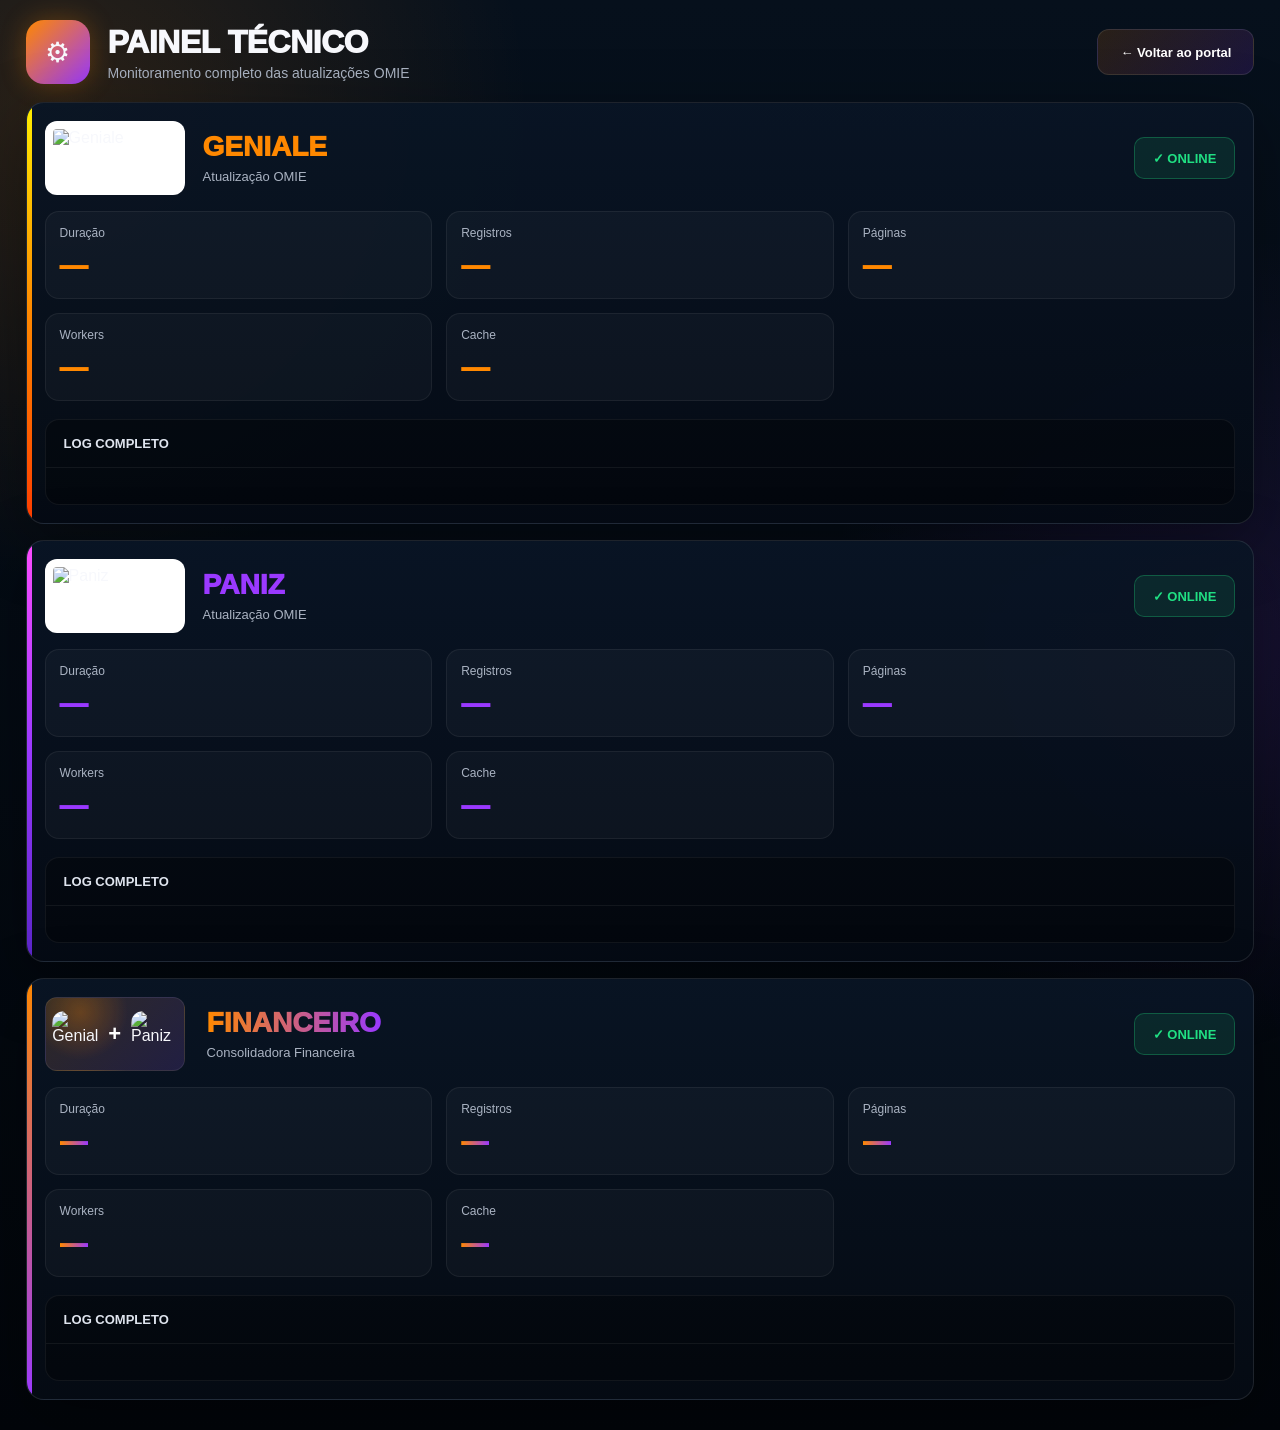
==== static/admin.html @ 1cf431bf "implementa versão premium final do portal - cria home limpa no padrão mockup aprovado - remove logs " ====
<!-- static/admin.html -->

<!DOCTYPE html>
<html lang="pt-br">

<head>

    <meta charset="UTF-8">

    <meta
        name="viewport"
        content="width=device-width, initial-scale=1.0"
    >

    <title>
        Painel Técnico
    </title>

    <link
        rel="stylesheet"
        href="/static/style.css"
    >

</head>

<body>

    <main class="admin-page">

        <!-- HEADER -->

        <header class="admin-header">

            <div class="admin-brand">

                <div class="admin-icon">
                    ⚙
                </div>

                <div>

                    <h1>
                        PAINEL TÉCNICO
                    </h1>

                    <p>
                        Monitoramento completo das atualizações OMIE
                    </p>

                </div>

            </div>

            <a
                href="/"
                class="admin-home-button"
            >
                ← Voltar ao portal
            </a>

        </header>

        <!-- GRID -->

        <section class="admin-grid">

            <!-- GENIALE -->

            <article class="admin-card geniale">

                <div class="admin-card-top">

                    <div class="admin-card-brand">

                        <img
                            src="/static/geniale_card.png"
                            alt="Geniale"
                        >

                        <div>

                            <h2>
                                GENIALE
                            </h2>

                            <span>
                                Atualização OMIE
                            </span>

                        </div>

                    </div>

                    <div class="admin-status ok">

                        ✓ ONLINE

                    </div>

                </div>

                <div class="admin-metrics">

                    <div class="admin-metric">

                        <span>
                            Duração
                        </span>

                        <strong id="duracao-geniale">
                            —
                        </strong>

                    </div>

                    <div class="admin-metric">

                        <span>
                            Registros
                        </span>

                        <strong id="registros-geniale">
                            —
                        </strong>

                    </div>

                    <div class="admin-metric">

                        <span>
                            Páginas
                        </span>

                        <strong id="paginas-geniale">
                            —
                        </strong>

                    </div>

                    <div class="admin-metric">

                        <span>
                            Workers
                        </span>

                        <strong id="workers-geniale">
                            —
                        </strong>

                    </div>

                    <div class="admin-metric">

                        <span>
                            Cache
                        </span>

                        <strong id="cache-geniale">
                            —
                        </strong>

                    </div>

                </div>

                <div class="admin-log-box">

                    <div class="admin-log-title">
                        LOG COMPLETO
                    </div>

                    <pre id="log-geniale"></pre>

                </div>

            </article>

            <!-- PANIZ -->

            <article class="admin-card paniz">

                <div class="admin-card-top">

                    <div class="admin-card-brand">

                        <img
                            src="/static/paniz_card.png"
                            alt="Paniz"
                        >

                        <div>

                            <h2>
                                PANIZ
                            </h2>

                            <span>
                                Atualização OMIE
                            </span>

                        </div>

                    </div>

                    <div class="admin-status ok">

                        ✓ ONLINE

                    </div>

                </div>

                <div class="admin-metrics">

                    <div class="admin-metric">

                        <span>
                            Duração
                        </span>

                        <strong id="duracao-paniz">
                            —
                        </strong>

                    </div>

                    <div class="admin-metric">

                        <span>
                            Registros
                        </span>

                        <strong id="registros-paniz">
                            —
                        </strong>

                    </div>

                    <div class="admin-metric">

                        <span>
                            Páginas
                        </span>

                        <strong id="paginas-paniz">
                            —
                        </strong>

                    </div>

                    <div class="admin-metric">

                        <span>
                            Workers
                        </span>

                        <strong id="workers-paniz">
                            —
                        </strong>

                    </div>

                    <div class="admin-metric">

                        <span>
                            Cache
                        </span>

                        <strong id="cache-paniz">
                            —
                        </strong>

                    </div>

                </div>

                <div class="admin-log-box">

                    <div class="admin-log-title">
                        LOG COMPLETO
                    </div>

                    <pre id="log-paniz"></pre>

                </div>

            </article>

            <!-- FINANCEIRO -->

            <article class="admin-card financeiro">

                <div class="admin-card-top">

                    <div class="admin-card-brand financeiro-brand">

                        <div class="financeiro-admin-logos">

                            <img
                                src="/static/geniale_mini.png"
                                alt="Geniale"
                            >

                            <div class="financeiro-admin-plus">
                                +
                            </div>

                            <img
                                src="/static/paniz_mini.png"
                                alt="Paniz"
                            >

                        </div>

                        <div>

                            <h2>
                                FINANCEIRO
                            </h2>

                            <span>
                                Consolidadora Financeira
                            </span>

                        </div>

                    </div>

                    <div class="admin-status ok">

                        ✓ ONLINE

                    </div>

                </div>

                <div class="admin-metrics">

                    <div class="admin-metric">

                        <span>
                            Duração
                        </span>

                        <strong id="duracao-financeiro">
                            —
                        </strong>

                    </div>

                    <div class="admin-metric">

                        <span>
                            Registros
                        </span>

                        <strong id="registros-financeiro">
                            —
                        </strong>

                    </div>

                    <div class="admin-metric">

                        <span>
                            Páginas
                        </span>

                        <strong id="paginas-financeiro">
                            —
                        </strong>

                    </div>

                    <div class="admin-metric">

                        <span>
                            Workers
                        </span>

                        <strong id="workers-financeiro">
                            —
                        </strong>

                    </div>

                    <div class="admin-metric">

                        <span>
                            Cache
                        </span>

                        <strong id="cache-financeiro">
                            —
                        </strong>

                    </div>

                </div>

                <div class="admin-log-box">

                    <div class="admin-log-title">
                        LOG COMPLETO
                    </div>

                    <pre id="log-financeiro"></pre>

                </div>

            </article>

        </section>

    </main>

    <script>

        function extrair(log, chave) {

            if (!log) return "—";

            const linhas = log.split("\n");

            for (const linha of linhas) {

                if (linha.startsWith(chave + ":")) {

                    return linha
                        .replace(chave + ":", "")
                        .trim();

                }

            }

            return "—";

        }

        async function atualizarPainel() {

            try {

                const resposta = await fetch("/api/status");

                const relatorios = await resposta.json();

                relatorios.forEach(relatorio => {

                    const tipo = relatorio.tipo;

                    const log = relatorio.status.ultimo_log || "";

                    document.getElementById(`log-${tipo}`).innerText = log;

                    document.getElementById(`duracao-${tipo}`).innerText =
                        extrair(log, "DURAÇÃO");

                    document.getElementById(`registros-${tipo}`).innerText =
                        extrair(log, "REGISTROS OMIE");

                    document.getElementById(`paginas-${tipo}`).innerText =
                        extrair(log, "PÁGINAS OMIE");

                    document.getElementById(`workers-${tipo}`).innerText =
                        extrair(log, "WORKERS OMIE");

                    document.getElementById(`cache-${tipo}`).innerText =
                        extrair(log, "CACHE");

                });

            } catch (erro) {

                console.log(erro);

            }

        }

        atualizarPainel();

        setInterval(atualizarPainel, 5000);

    </script>

</body>

</html>
---- static/style.css ----
/* =========================================================
   PARTE 1 — BASE / HOME / ESTRUTURA
========================================================= */

* {
    margin: 0;
    padding: 0;
    box-sizing: border-box;
}

:root {

    --bg: #03060c;

    --panel: #07111f;
    --panel-2: #0a1728;

    --line: rgba(255,255,255,0.10);
    --line-soft: rgba(255,255,255,0.06);

    --text: #f7f8fc;
    --muted: #aab3c2;

    --green: #20e083;

    --geniale: #ff8800;
    --geniale-2: #ffb000;

    --paniz: #9a39ff;
    --paniz-2: #5d28b4;

    --financeiro-1: #ff8800;
    --financeiro-2: #9a39ff;
}

body {

    min-height: 100vh;

    background:
        radial-gradient(circle at 5% 8%, rgba(255,136,0,0.15), transparent 26%),
        radial-gradient(circle at 96% 45%, rgba(154,57,255,0.12), transparent 28%),
        linear-gradient(180deg, #06101c 0%, #02050a 100%);

    color: var(--text);

    font-family:
        Inter,
        Segoe UI,
        Arial,
        sans-serif;
}

/* =========================================================
   HOME
========================================================= */

.page {

    width: min(95vw, 1680px);

    margin: 0 auto;

    padding: 12px 0 18px;
}

/* =========================================================
   HEADER
========================================================= */

.header {

    height: 76px;

    display: flex;

    justify-content: space-between;

    align-items: center;
}

.brand {

    display: flex;

    align-items: center;

    gap: 22px;
}

.brand-logo {

    width: 210px;

    max-height: 64px;

    object-fit: contain;
}

.brand-divider {

    width: 1px;

    height: 56px;

    background: var(--line);
}

.brand h1 {

    font-size: 25px;

    font-weight: 950;

    letter-spacing: -0.3px;
}

.brand p {

    margin-top: 4px;

    color: var(--muted);

    font-size: 13px;
}

/* =========================================================
   CLOCK
========================================================= */

.system-clock {

    height: 66px;

    min-width: 330px;

    display: flex;

    align-items: center;

    gap: 14px;

    padding: 0 18px;

    border-radius: 14px;

    border: 1px solid rgba(120,150,255,0.28);

    background: rgba(7,15,28,0.78);

    box-shadow:
        0 0 24px rgba(120,150,255,0.10);
}

.clock-icon {

    width: 36px;

    height: 36px;

    border-radius: 50%;

    border: 3px solid var(--geniale);

    color: var(--geniale);

    display: flex;

    align-items: center;

    justify-content: center;

    font-size: 22px;
}

.system-clock span {

    display: block;

    color: var(--muted);

    font-size: 12px;

    margin-bottom: 2px;
}

.system-clock strong {

    font-size: 17px;

    font-weight: 950;
}

.online-dot {

    margin-left: auto;

    width: 12px;

    height: 12px;

    border-radius: 50%;

    background: #18ff82;

    box-shadow:
        0 0 16px rgba(24,255,130,0.9);
}

/* =========================================================
   DASHBOARD
========================================================= */

.dashboard {

    margin-top: 10px;

    border-radius: 18px;

    border: 1px solid rgba(120,150,255,0.22);

    background: rgba(5,12,22,0.72);

    padding: 16px;

    box-shadow:
        0 24px 90px rgba(0,0,0,0.42),
        inset 0 0 40px rgba(120,150,255,0.03);
}

/* =========================================================
   TITULO
========================================================= */

.dashboard-title {

    text-align: center;

    padding-bottom: 16px;
}

.title-line {

    display: inline-block;

    width: 52px;

    height: 2px;

    background: var(--geniale);

    vertical-align: middle;

    margin: 0 10px;

    box-shadow:
        0 0 14px rgba(255,136,0,0.8);
}

.title-icon {

    display: inline-block;

    color: var(--geniale);

    font-size: 19px;

    vertical-align: middle;

    margin-right: 8px;
}

.dashboard-title h2 {

    display: inline-block;

    font-size: 27px;

    font-weight: 950;

    vertical-align: middle;
}

.dashboard-title p {

    margin-top: 6px;

    color: var(--muted);

    font-size: 13px;
}

/* =========================================================
   CARDS CONTAINER
========================================================= */

.cards {

    display: flex;

    flex-direction: column;

    gap: 14px;
}

/* =========================================================
   FOOTER
========================================================= */

.footer-bar {

    margin-top: 16px;

    height: 64px;

    border-radius: 14px;

    border: 1px solid rgba(120,150,255,0.18);

    background: rgba(5,13,24,0.84);

    padding: 0 20px;

    display: flex;

    align-items: center;

    justify-content: space-between;
}

.footer-left {

    display: flex;

    align-items: center;

    gap: 12px;

    color: var(--muted);

    font-size: 13px;
}

.footer-left span {

    width: 28px;

    height: 28px;

    border-radius: 50%;

    border: 2px solid var(--geniale);

    color: var(--geniale);

    display: flex;

    align-items: center;

    justify-content: center;
}

.admin-button {

    height: 42px;

    padding: 0 22px;

    border-radius: 10px;

    text-decoration: none;

    background:
        linear-gradient(
            135deg,
            rgba(255,136,0,0.18),
            rgba(154,57,255,0.18)
        );

    border: 1px solid rgba(255,255,255,0.10);

    color: #fff;

    display: flex;

    align-items: center;

    justify-content: center;

    font-size: 13px;

    font-weight: 900;

    transition: 0.2s ease;
}

.admin-button:hover {

    transform: translateY(-2px);

    filter: brightness(1.12);
}

/* =========================================================
   LOGIN FINANCEIRO
========================================================= */

.login-page {

    min-height: 100vh;

    display: flex;

    align-items: center;

    justify-content: center;

    padding: 30px;
}

.login-card {

    position: relative;

    overflow: hidden;

    width: 100%;

    max-width: 520px;

    border-radius: 22px;

    border: 1px solid rgba(255,255,255,0.10);

    background:
        linear-gradient(
            180deg,
            rgba(9,21,37,0.96),
            rgba(5,11,20,0.96)
        );

    padding: 36px;

    box-shadow:
        0 24px 80px rgba(0,0,0,0.45);
}

.login-card::before {

    content: "";

    position: absolute;

    inset: -1px auto -1px -1px;

    width: 7px;

    border-radius: 22px 0 0 22px;

    background:
        linear-gradient(
            180deg,
            var(--financeiro-1),
            var(--financeiro-2)
        );
}

.login-header {

    display: flex;

    align-items: center;

    gap: 20px;

    margin-bottom: 28px;
}

.login-logo {

    width: 78px;

    height: 78px;

    border-radius: 24px;

    background:
        linear-gradient(
            135deg,
            var(--financeiro-1),
            var(--financeiro-2)
        );

    display: flex;

    align-items: center;

    justify-content: center;

    font-size: 34px;
}

.login-header h1 {

    font-size: 28px;

    font-weight: 950;

    margin-bottom: 5px;

    background:
        linear-gradient(
            90deg,
            var(--financeiro-1),
            var(--financeiro-2)
        );

    -webkit-background-clip: text;

    color: transparent;
}

.login-header p {

    color: var(--muted);

    font-size: 14px;
}

.login-form label {

    display: block;

    margin-bottom: 10px;

    color: #d9deea;

    font-size: 14px;

    font-weight: 700;
}

.login-form input {

    width: 100%;

    height: 56px;

    border-radius: 12px;

    border: 1px solid rgba(255,255,255,0.10);

    background: rgba(255,255,255,0.05);

    color: #fff;

    padding: 0 18px;

    font-size: 15px;

    outline: none;
}

.login-form input:focus {

    border-color: rgba(255,136,0,0.75);

    box-shadow:
        0 0 0 4px rgba(255,136,0,0.10);
}

.login-button {

    width: 100%;

    height: 54px;

    margin-top: 22px;

    border: 0;

    border-radius: 12px;

    cursor: pointer;

    color: #fff;

    font-size: 14px;

    font-weight: 900;

    background:
        linear-gradient(
            135deg,
            var(--financeiro-2),
            var(--financeiro-1)
        );

    transition: 0.2s ease;
}

.login-button:hover {

    transform: translateY(-2px);

    filter: brightness(1.08);
}

.login-back {

    display: inline-block;

    margin-top: 20px;

    text-decoration: none;

    color: var(--muted);

    font-size: 13px;
}
/* =========================================================
   PARTE 2 — CARDS / STATUS / BOTÕES / MÉTRICAS
========================================================= */

/* =========================================================
   CARD
========================================================= */

.card {

    position: relative;

    overflow: hidden;

    border-radius: 16px;

    border: 1px solid var(--line);

    background:
        linear-gradient(
            180deg,
            rgba(9,21,37,0.92),
            rgba(5,11,20,0.92)
        );

    box-shadow:
        0 16px 55px rgba(0,0,0,0.32),
        inset 0 1px 0 rgba(255,255,255,0.03);
}

.card::before {

    content: "";

    position: absolute;

    inset: -1px auto -1px -1px;

    width: 6px;

    border-radius: 16px 0 0 16px;
}

.card::after {

    content: "";

    position: absolute;

    inset: 0;

    pointer-events: none;
}

/* =========================================================
   GENIALE
========================================================= */

.card.geniale::before {

    background:
        linear-gradient(
            180deg,
            #fff000,
            var(--geniale),
            #ff3d00
        );

    box-shadow:
        0 0 24px rgba(255,136,0,0.95);
}

.card.geniale::after {

    background:
        radial-gradient(
            circle at 0% 30%,
            rgba(255,136,0,0.50),
            transparent 20%
        );
}

/* =========================================================
   PANIZ
========================================================= */

.card.paniz {

    border-color:
        rgba(154,57,255,0.40);
}

.card.paniz::before {

    background:
        linear-gradient(
            180deg,
            #ff4cff,
            var(--paniz),
            #5925c7
        );

    box-shadow:
        0 0 24px rgba(154,57,255,0.90);
}

.card.paniz::after {

    background:
        radial-gradient(
            circle at 0% 30%,
            rgba(154,57,255,0.45),
            transparent 20%
        );
}

/* =========================================================
   FINANCEIRO
========================================================= */

.card.financeiro {

    border-color:
        rgba(255,136,0,0.22);
}

.card.financeiro::before {

    background:
        linear-gradient(
            180deg,
            var(--financeiro-1),
            var(--financeiro-2)
        );

    box-shadow:
        0 0 24px rgba(255,136,0,0.75);
}

.card.financeiro::after {

    background:
        radial-gradient(
            circle at 0% 35%,
            rgba(255,136,0,0.34),
            transparent 20%
        ),

        radial-gradient(
            circle at 100% 55%,
            rgba(154,57,255,0.18),
            transparent 25%
        );
}

/* =========================================================
   CARD TOP
========================================================= */

.card-top {

    position: relative;

    z-index: 2;

    min-height: 118px;

    padding: 16px 22px 10px;

    display: grid;

    grid-template-columns:
        1.45fr
        0.72fr
        0.92fr
        1fr;

    gap: 22px;

    align-items: center;
}

/* =========================================================
   IDENTIDADE
========================================================= */

.identity {

    display: flex;

    align-items: center;

    gap: 20px;
}

.logo-box {

    width: 160px;

    height: 92px;

    flex: 0 0 160px;

    border-radius: 14px;

    background: #ffffff;

    overflow: hidden;

    display: flex;

    align-items: center;

    justify-content: center;
}

.logo-box img {

    width: 88%;

    max-height: 88%;

    object-fit: contain;
}

/* =========================================================
   FINANCEIRO LOGOS
========================================================= */

.financeiro-logo {

    background:
        radial-gradient(
            circle at 25% 20%,
            rgba(255,136,0,0.28),
            transparent 40%
        ),

        linear-gradient(
            135deg,
            rgba(255,136,0,0.10),
            rgba(154,57,255,0.12)
        ),

        rgba(255,255,255,0.04);

    border:
        1px solid rgba(255,255,255,0.10);
}

.financeiro-logos {

    display: flex;

    align-items: center;

    justify-content: center;

    gap: 10px;
}

.financeiro-logos img {

    width: 54px;

    height: 54px;

    object-fit: contain;
}

.financeiro-plus {

    color: #ffffff;

    font-size: 22px;

    font-weight: 900;
}

/* =========================================================
   TEXTO
========================================================= */

.identity-text h3 {

    font-size: 30px;

    font-weight: 950;

    margin-bottom: 8px;

    letter-spacing: -0.3px;
}

.geniale .identity-text h3 {

    color: var(--geniale);
}

.paniz .identity-text h3 {

    color: var(--paniz);
}

.financeiro .identity-text h3 {

    background:
        linear-gradient(
            90deg,
            var(--financeiro-1),
            var(--financeiro-2)
        );

    -webkit-background-clip: text;

    color: transparent;
}

.identity-text strong {

    display: block;

    font-size: 15px;

    margin-bottom: 4px;
}

.identity-text p {

    color: var(--muted);

    font-size: 12px;
}

/* =========================================================
   COLUNAS
========================================================= */

.info-column {

    min-height: 82px;

    border-left: 1px solid var(--line);

    padding-left: 18px;

    display: flex;

    flex-direction: column;

    justify-content: center;
}

.info-column > span {

    color: #d4d9e2;

    font-size: 11px;

    margin-bottom: 10px;
}

/* =========================================================
   STATUS
========================================================= */

.status-box {

    height: 46px;

    min-width: 200px;

    width: fit-content;

    padding: 0 14px;

    border-radius: 9px;

    display: flex;

    align-items: center;

    gap: 11px;
}

.status-box.ok {

    background:
        rgba(32,224,131,0.10);

    border:
        1px solid rgba(32,224,131,0.34);
}

.status-box.atualizando {

    background:
        rgba(255,204,102,0.10);

    border:
        1px solid rgba(255,204,102,0.30);
}

.status-box.erro {

    background:
        rgba(255,85,85,0.10);

    border:
        1px solid rgba(255,85,85,0.30);
}

.check {

    width: 28px;

    height: 28px;

    border-radius: 50%;

    display: flex;

    align-items: center;

    justify-content: center;

    font-size: 15px;

    font-weight: 900;
}

.status-box.ok .check {

    background: var(--green);

    color: #04130c;
}

.status-box.atualizando .check {

    background: #ffd36b;

    color: #2b2200;
}

.status-box.erro .check {

    background: #ff6666;

    color: #250404;
}

.status-box strong {

    display: block;

    font-size: 17px;

    line-height: 1.1;
}

.status-box.ok strong {

    color: var(--green);
}

.status-box.atualizando strong {

    color: #ffd36b;
}

.status-box.erro strong {

    color: #ff8d8d;
}

.status-box small {

    display: block;

    font-size: 11px;
}

.status-box.ok small {

    color: #aaf8ce;
}

.status-box.atualizando small {

    color: #ffe7a3;
}

.status-box.erro small {

    color: #ffb0b0;
}

/* =========================================================
   DATA
========================================================= */

.date-info {

    display: flex;

    align-items: center;

    gap: 12px;
}

.date-icon {

    width: 24px;

    height: 24px;

    border-radius: 5px;

    border: 2px solid #d0d7e2;

    color: #d0d7e2;

    display: flex;

    align-items: center;

    justify-content: center;

    font-size: 10px;
}

.date-info strong {

    font-size: 15px;

    font-weight: 700;
}

/* =========================================================
   AÇÕES
========================================================= */

.actions {

    display: flex;

    gap: 10px;
}

.btn {

    min-width: 138px;

    height: 46px;

    border-radius: 10px;

    text-decoration: none;

    border: 0;

    outline: none;

    cursor: pointer;

    display: flex;

    align-items: center;

    justify-content: center;

    gap: 9px;

    color: #ffffff;

    font-size: 13px;

    font-weight: 900;

    transition: 0.18s ease;
}

.btn b {

    font-size: 20px;

    line-height: 1;
}

.btn:hover {

    transform: translateY(-2px);

    filter: brightness(1.12);
}

.btn:disabled {

    opacity: 0.55;

    cursor: not-allowed;

    transform: none;
}

/* =========================================================
   UPDATE
========================================================= */

.btn-update {

    background:
        rgba(255,255,255,0.05);

    border:
        1px solid currentColor;
}

.geniale .btn-update {

    color: var(--geniale);
}

.paniz .btn-update {

    color: var(--paniz);
}

.financeiro .btn-update {

    color: var(--financeiro-1);
}

/* =========================================================
   DOWNLOAD
========================================================= */

.geniale .btn-download {

    background:
        linear-gradient(
            135deg,
            var(--geniale),
            #ff5f00
        );
}

.paniz .btn-download {

    background:
        linear-gradient(
            135deg,
            #6b2acb,
            var(--paniz)
        );
}

.financeiro .btn-download {

    background:
        linear-gradient(
            135deg,
            var(--financeiro-2),
            var(--financeiro-1)
        );
}
/* =========================================================
   PARTE 3 — ADMIN PANEL / LOGS / RESPONSIVO
========================================================= */

/* =========================================================
   ADMIN PAGE
========================================================= */

.admin-page {

    width: min(96vw, 1780px);

    margin: 0 auto;

    padding: 20px 0 30px;
}

/* =========================================================
   ADMIN HEADER
========================================================= */

.admin-header {

    display: flex;

    align-items: center;

    justify-content: space-between;

    margin-bottom: 18px;
}

.admin-brand {

    display: flex;

    align-items: center;

    gap: 18px;
}

.admin-icon {

    width: 64px;

    height: 64px;

    border-radius: 18px;

    background:
        linear-gradient(
            135deg,
            var(--financeiro-1),
            var(--financeiro-2)
        );

    display: flex;

    align-items: center;

    justify-content: center;

    font-size: 28px;

    box-shadow:
        0 0 26px rgba(255,136,0,0.28);
}

.admin-brand h1 {

    font-size: 32px;

    font-weight: 950;

    letter-spacing: -0.5px;
}

.admin-brand p {

    margin-top: 4px;

    color: var(--muted);

    font-size: 14px;
}

.admin-home-button {

    height: 46px;

    padding: 0 22px;

    border-radius: 12px;

    text-decoration: none;

    color: #fff;

    font-size: 13px;

    font-weight: 900;

    display: flex;

    align-items: center;

    justify-content: center;

    border: 1px solid rgba(255,255,255,0.10);

    background:
        linear-gradient(
            135deg,
            rgba(255,136,0,0.14),
            rgba(154,57,255,0.14)
        );

    transition: 0.2s ease;
}

.admin-home-button:hover {

    transform: translateY(-2px);

    filter: brightness(1.12);
}

/* =========================================================
   ADMIN GRID
========================================================= */

.admin-grid {

    display: flex;

    flex-direction: column;

    gap: 16px;
}

/* =========================================================
   ADMIN CARD
========================================================= */

.admin-card {

    position: relative;

    overflow: hidden;

    border-radius: 18px;

    border: 1px solid var(--line);

    background:
        linear-gradient(
            180deg,
            rgba(9,21,37,0.94),
            rgba(5,11,20,0.94)
        );

    padding: 18px;

    box-shadow:
        0 18px 65px rgba(0,0,0,0.34);
}

.admin-card::before {

    content: "";

    position: absolute;

    inset: -1px auto -1px -1px;

    width: 6px;

    border-radius: 18px 0 0 18px;
}

.admin-card.geniale::before {

    background:
        linear-gradient(
            180deg,
            #fff000,
            var(--geniale),
            #ff3d00
        );
}

.admin-card.paniz::before {

    background:
        linear-gradient(
            180deg,
            #ff4cff,
            var(--paniz),
            #5925c7
        );
}

.admin-card.financeiro::before {

    background:
        linear-gradient(
            180deg,
            var(--financeiro-1),
            var(--financeiro-2)
        );
}

/* =========================================================
   ADMIN TOP
========================================================= */

.admin-card-top {

    display: flex;

    align-items: center;

    justify-content: space-between;

    margin-bottom: 16px;
}

.admin-card-brand {

    display: flex;

    align-items: center;

    gap: 18px;
}

.admin-card-brand img {

    width: 140px;

    height: 74px;

    object-fit: contain;

    background: #fff;

    border-radius: 12px;

    padding: 8px;
}

.financeiro-brand {

    gap: 22px;
}

/* =========================================================
   FINANCEIRO ADMIN LOGOS
========================================================= */

.financeiro-admin-logos {

    width: 140px;

    height: 74px;

    border-radius: 12px;

    display: flex;

    align-items: center;

    justify-content: center;

    gap: 10px;

    background:
        radial-gradient(
            circle at 25% 20%,
            rgba(255,136,0,0.28),
            transparent 40%
        ),

        linear-gradient(
            135deg,
            rgba(255,136,0,0.12),
            rgba(154,57,255,0.12)
        ),

        rgba(255,255,255,0.04);

    border:
        1px solid rgba(255,255,255,0.08);
}

.financeiro-admin-logos img {

    width: 46px;

    height: 46px;

    object-fit: contain;

    background: none;

    padding: 0;
}

.financeiro-admin-plus {

    font-size: 22px;

    font-weight: 900;

    color: #fff;
}

/* =========================================================
   ADMIN TEXT
========================================================= */

.admin-card-brand h2 {

    font-size: 28px;

    font-weight: 950;

    margin-bottom: 4px;
}

.geniale .admin-card-brand h2 {

    color: var(--geniale);
}

.paniz .admin-card-brand h2 {

    color: var(--paniz);
}

.financeiro .admin-card-brand h2 {

    background:
        linear-gradient(
            90deg,
            var(--financeiro-1),
            var(--financeiro-2)
        );

    -webkit-background-clip: text;

    color: transparent;
}

.admin-card-brand span {

    color: var(--muted);

    font-size: 13px;
}

/* =========================================================
   STATUS ADMIN
========================================================= */

.admin-status {

    height: 42px;

    padding: 0 18px;

    border-radius: 10px;

    display: flex;

    align-items: center;

    justify-content: center;

    font-size: 13px;

    font-weight: 900;
}

.admin-status.ok {

    background:
        rgba(32,224,131,0.10);

    border:
        1px solid rgba(32,224,131,0.28);

    color: var(--green);
}

/* =========================================================
   ADMIN MÉTRICAS
========================================================= */

.admin-metrics {

    display: grid;

    grid-template-columns:
        repeat(5, 1fr);

    gap: 14px;

    margin-bottom: 18px;
}

.admin-metric {

    min-height: 88px;

    border-radius: 14px;

    border: 1px solid rgba(255,255,255,0.06);

    background:
        rgba(255,255,255,0.03);

    padding: 14px;
}

.admin-metric span {

    display: block;

    color: var(--muted);

    font-size: 12px;

    margin-bottom: 10px;
}

.admin-metric strong {

    font-size: 28px;

    font-weight: 950;
}

.geniale .admin-metric strong {

    color: var(--geniale);
}

.paniz .admin-metric strong {

    color: var(--paniz);
}

.financeiro .admin-metric strong {

    background:
        linear-gradient(
            90deg,
            var(--financeiro-1),
            var(--financeiro-2)
        );

    -webkit-background-clip: text;

    color: transparent;
}

/* =========================================================
   LOGS
========================================================= */

.admin-log-box {

    border-radius: 14px;

    border: 1px solid rgba(255,255,255,0.06);

    background:
        rgba(0,0,0,0.30);

    overflow: hidden;
}

.admin-log-title {

    height: 48px;

    padding: 0 18px;

    display: flex;

    align-items: center;

    font-size: 13px;

    font-weight: 900;

    border-bottom:
        1px solid rgba(255,255,255,0.06);

    color: #dfe4ee;
}

.admin-log-box pre {

    max-height: 340px;

    overflow: auto;

    padding: 18px;

    color: #d5deea;

    font-size: 12px;

    line-height: 1.6;

    white-space: pre-wrap;
}

/* =========================================================
   RESPONSIVO
========================================================= */

@media (max-width: 1500px) {

    .card-top {

        grid-template-columns:
            1.3fr
            0.75fr
            0.9fr
            1fr;

        gap: 16px;
    }

    .logo-box {

        width: 145px;

        flex-basis: 145px;
    }

    .btn {

        min-width: 122px;
    }

    .admin-metrics {

        grid-template-columns:
            repeat(3, 1fr);
    }
}

@media (max-width: 1180px) {

    .header {

        height: auto;

        padding: 16px 0;

        flex-direction: column;

        align-items: flex-start;

        gap: 14px;
    }

    .system-clock {

        width: 100%;
    }

    .card-top {

        grid-template-columns: 1fr;
    }

    .info-column {

        border-left: 0;

        padding-left: 0;

        min-height: auto;
    }

    .actions {

        flex-wrap: wrap;
    }

    .btn {

        flex: 1;
    }

    .footer-bar {

        height: auto;

        padding: 16px;

        gap: 14px;

        flex-direction: column;

        align-items: flex-start;
    }

    .admin-header {

        flex-direction: column;

        align-items: flex-start;

        gap: 14px;
    }

    .admin-metrics {

        grid-template-columns:
            repeat(2, 1fr);
    }
}

@media (max-width: 780px) {

    .page,
    .admin-page {

        width: 94vw;
    }

    .brand {

        flex-direction: column;

        align-items: flex-start;

        gap: 12px;
    }

    .brand-divider {

        display: none;
    }

    .brand-logo {

        width: 180px;
    }

    .brand h1 {

        font-size: 22px;
    }

    .dashboard-title h2 {

        font-size: 22px;
    }

    .title-line,
    .title-icon {

        display: none;
    }

    .identity {

        flex-direction: column;

        align-items: flex-start;
    }

    .logo-box {

        width: 100%;

        flex-basis: auto;
    }

    .identity-text h3 {

        font-size: 24px;
    }

    .admin-card-top {

        flex-direction: column;

        align-items: flex-start;

        gap: 14px;
    }

    .admin-metrics {

        grid-template-columns: 1fr;
    }
}
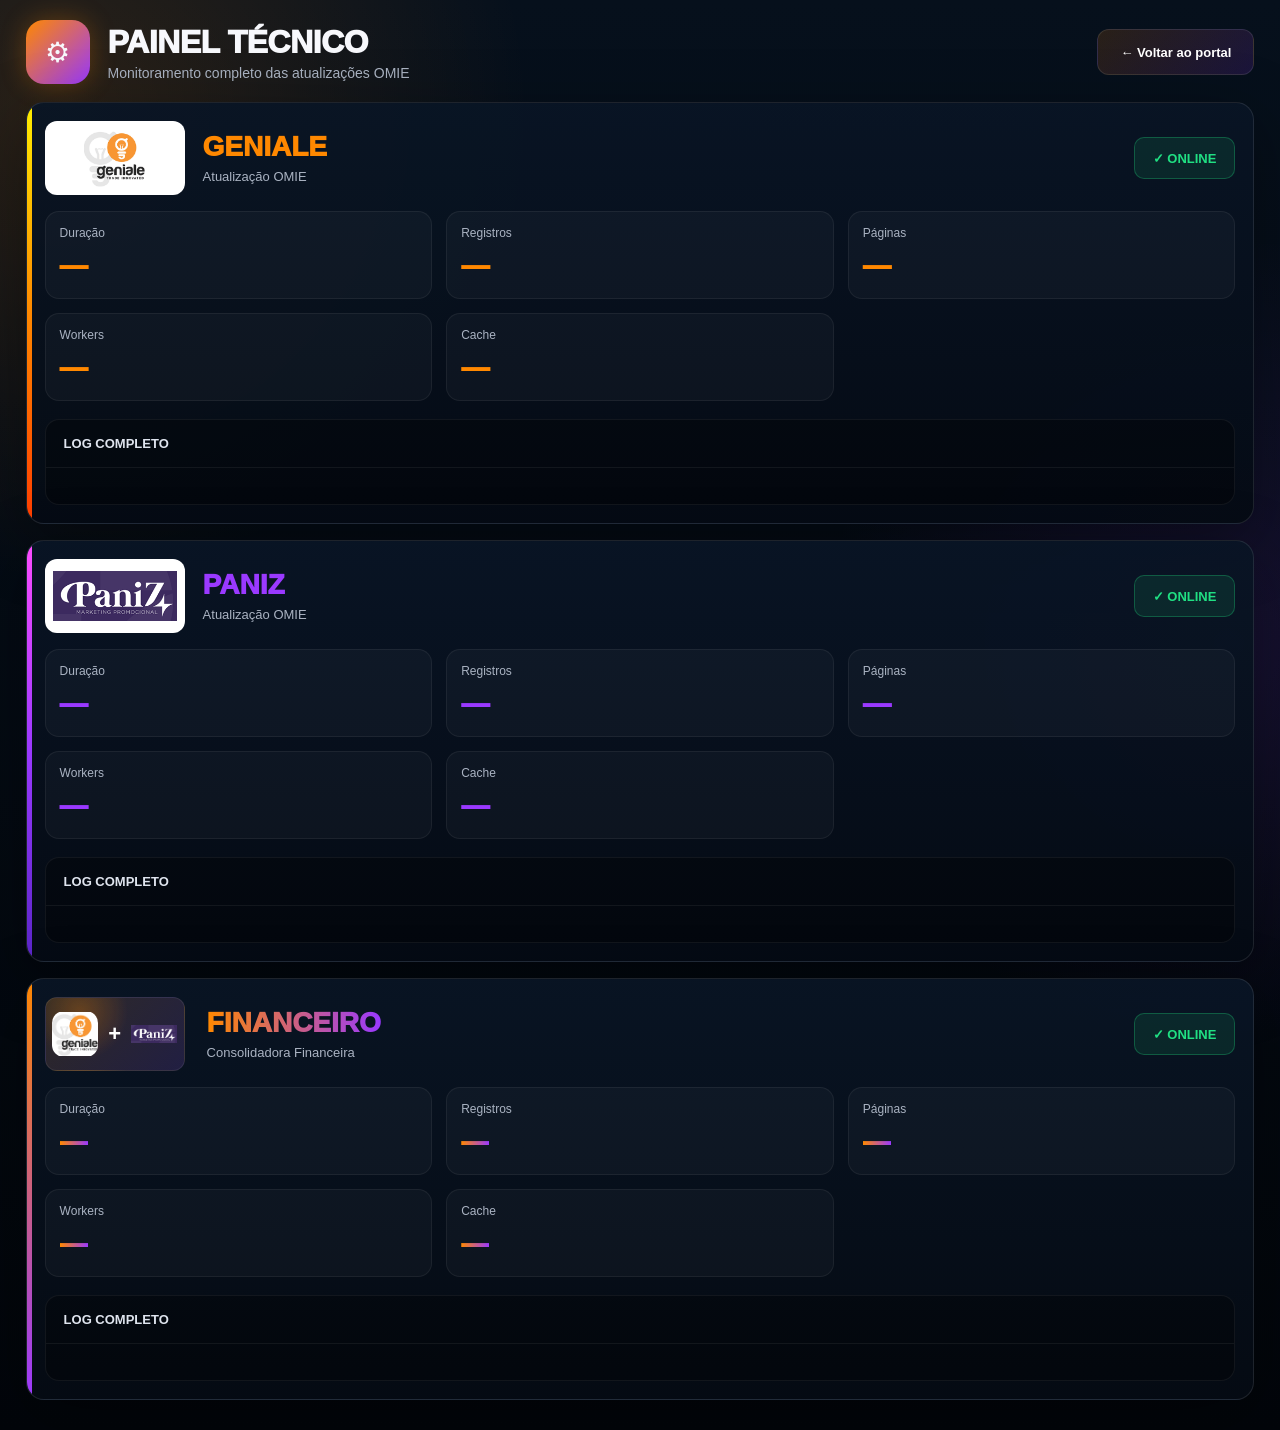
==== commit 0b7ef8e2: "corrige painel técnico definitivo - remove referências de logos inexistentes - usa somente logo.png " ====
--- a/static/admin.html
+++ b/static/admin.html
@@ -1,5 +1,3 @@
-<!-- static/admin.html -->
-
 <!DOCTYPE html>
 <html lang="pt-br">
 
@@ -55,7 +53,9 @@
                 href="/"
                 class="admin-home-button"
             >
+
                 ← Voltar ao portal
+
             </a>
 
         </header>
@@ -64,7 +64,9 @@
 
         <section class="admin-grid">
 
+            <!-- ===================================================== -->
             <!-- GENIALE -->
+            <!-- ===================================================== -->
 
             <article class="admin-card geniale">
 
@@ -73,7 +75,7 @@
                     <div class="admin-card-brand">
 
                         <img
-                            src="/static/geniale_card.png"
+                            src="/static/logo.png"
                             alt="Geniale"
                         >
 
@@ -175,7 +177,9 @@
 
             </article>
 
+            <!-- ===================================================== -->
             <!-- PANIZ -->
+            <!-- ===================================================== -->
 
             <article class="admin-card paniz">
 
@@ -184,7 +188,7 @@
                     <div class="admin-card-brand">
 
                         <img
-                            src="/static/paniz_card.png"
+                            src="/static/logo_paniz.png"
                             alt="Paniz"
                         >
 
@@ -286,7 +290,9 @@
 
             </article>
 
+            <!-- ===================================================== -->
             <!-- FINANCEIRO -->
+            <!-- ===================================================== -->
 
             <article class="admin-card financeiro">
 
@@ -297,7 +303,7 @@
                         <div class="financeiro-admin-logos">
 
                             <img
-                                src="/static/geniale_mini.png"
+                                src="/static/logo.png"
                                 alt="Geniale"
                             >
 
@@ -306,7 +312,7 @@
                             </div>
 
                             <img
-                                src="/static/paniz_mini.png"
+                                src="/static/logo_paniz.png"
                                 alt="Paniz"
                             >
 
@@ -418,7 +424,9 @@
 
         function extrair(log, chave) {
 
-            if (!log) return "—";
+            if (!log) {
+                return "—";
+            }
 
             const linhas = log.split("\n");
 
@@ -452,22 +460,52 @@
 
                     const log = relatorio.status.ultimo_log || "";
 
-                    document.getElementById(`log-${tipo}`).innerText = log;
-
-                    document.getElementById(`duracao-${tipo}`).innerText =
-                        extrair(log, "DURAÇÃO");
-
-                    document.getElementById(`registros-${tipo}`).innerText =
-                        extrair(log, "REGISTROS OMIE");
-
-                    document.getElementById(`paginas-${tipo}`).innerText =
-                        extrair(log, "PÁGINAS OMIE");
-
-                    document.getElementById(`workers-${tipo}`).innerText =
-                        extrair(log, "WORKERS OMIE");
-
-                    document.getElementById(`cache-${tipo}`).innerText =
-                        extrair(log, "CACHE");
+                    const logElement =
+                        document.getElementById(`log-${tipo}`);
+
+                    if (logElement) {
+                        logElement.innerText = log;
+                    }
+
+                    const duracao =
+                        document.getElementById(`duracao-${tipo}`);
+
+                    const registros =
+                        document.getElementById(`registros-${tipo}`);
+
+                    const paginas =
+                        document.getElementById(`paginas-${tipo}`);
+
+                    const workers =
+                        document.getElementById(`workers-${tipo}`);
+
+                    const cache =
+                        document.getElementById(`cache-${tipo}`);
+
+                    if (duracao) {
+                        duracao.innerText =
+                            extrair(log, "DURAÇÃO");
+                    }
+
+                    if (registros) {
+                        registros.innerText =
+                            extrair(log, "REGISTROS OMIE");
+                    }
+
+                    if (paginas) {
+                        paginas.innerText =
+                            extrair(log, "PÁGINAS OMIE");
+                    }
+
+                    if (workers) {
+                        workers.innerText =
+                            extrair(log, "WORKERS OMIE");
+                    }
+
+                    if (cache) {
+                        cache.innerText =
+                            extrair(log, "CACHE");
+                    }
 
                 });
 
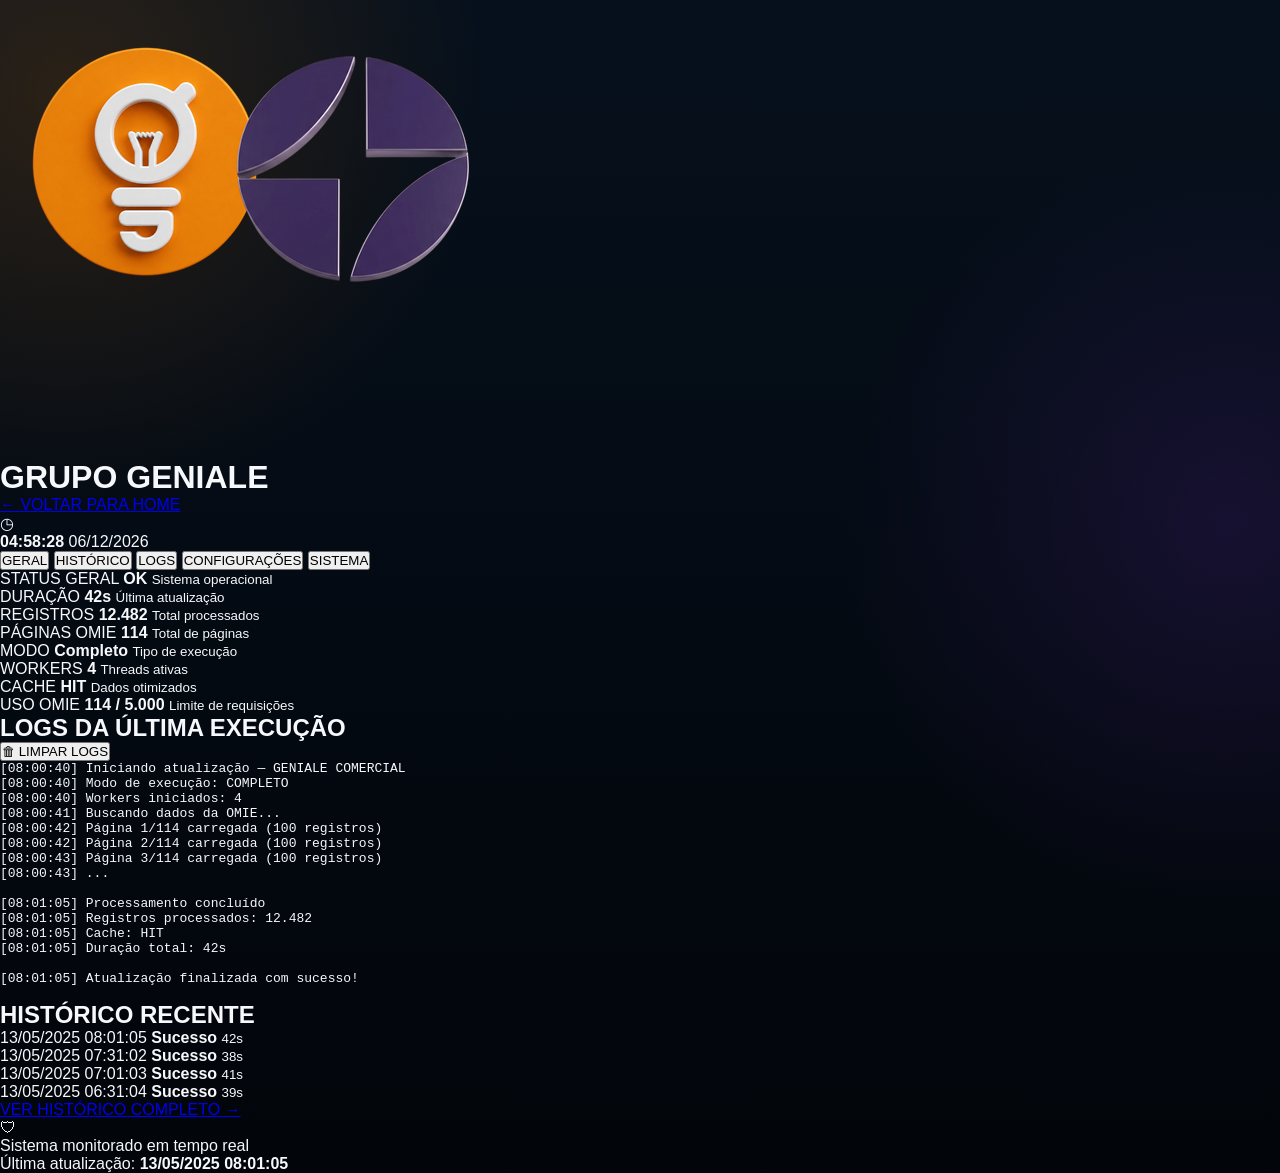
==== commit 8aa7bb26: "refatoração completa do admin panel - implementa visual final aprovado - adiciona Grupo Geniale no h" ====
--- a/static/admin.html
+++ b/static/admin.html
@@ -23,503 +23,428 @@
 
 <body>
 
-    <main class="admin-page">
-
+    <main class="admin-container">
+
+        <!-- ===================================================== -->
         <!-- HEADER -->
-
-        <header class="admin-header">
-
-            <div class="admin-brand">
-
-                <div class="admin-icon">
-                    ⚙
+        <!-- ===================================================== -->
+
+        <header class="admin-topbar">
+
+            <div class="admin-top-left">
+
+                <img
+                    src="/static/grupo_geniale.png"
+                    class="grupo-logo"
+                    alt="Grupo Geniale"
+                >
+
+                <h1>
+                    GRUPO GENIALE
+                </h1>
+
+            </div>
+
+            <div class="admin-top-right">
+
+                <a
+                    href="/"
+                    class="back-home-btn"
+                >
+
+                    ← VOLTAR PARA HOME
+
+                </a>
+
+                <div class="admin-clock">
+
+                    <div class="admin-clock-icon">
+                        ◷
+                    </div>
+
+                    <div>
+
+                        <strong id="admin-clock-time">
+                            08:01:24
+                        </strong>
+
+                        <span id="admin-clock-date">
+                            13/05/2025
+                        </span>
+
+                    </div>
+
                 </div>
 
-                <div>
-
-                    <h1>
-                        PAINEL TÉCNICO
-                    </h1>
-
-                    <p>
-                        Monitoramento completo das atualizações OMIE
-                    </p>
+            </div>
+
+        </header>
+
+        <!-- ===================================================== -->
+        <!-- NAV -->
+        <!-- ===================================================== -->
+
+        <nav class="admin-nav">
+
+            <button class="nav-item active">
+                GERAL
+            </button>
+
+            <button class="nav-item">
+                HISTÓRICO
+            </button>
+
+            <button class="nav-item">
+                LOGS
+            </button>
+
+            <button class="nav-item">
+                CONFIGURAÇÕES
+            </button>
+
+            <button class="nav-item">
+                SISTEMA
+            </button>
+
+        </nav>
+
+        <!-- ===================================================== -->
+        <!-- METRICS -->
+        <!-- ===================================================== -->
+
+        <section class="metrics-grid">
+
+            <div class="metric-card green">
+
+                <span>
+                    STATUS GERAL
+                </span>
+
+                <strong>
+                    OK
+                </strong>
+
+                <small>
+                    Sistema operacional
+                </small>
+
+            </div>
+
+            <div class="metric-card blue">
+
+                <span>
+                    DURAÇÃO
+                </span>
+
+                <strong id="metric-duration">
+                    42s
+                </strong>
+
+                <small>
+                    Última atualização
+                </small>
+
+            </div>
+
+            <div class="metric-card orange">
+
+                <span>
+                    REGISTROS
+                </span>
+
+                <strong id="metric-registers">
+                    12.482
+                </strong>
+
+                <small>
+                    Total processados
+                </small>
+
+            </div>
+
+            <div class="metric-card purple">
+
+                <span>
+                    PÁGINAS OMIE
+                </span>
+
+                <strong id="metric-pages">
+                    114
+                </strong>
+
+                <small>
+                    Total de páginas
+                </small>
+
+            </div>
+
+            <div class="metric-card cyan">
+
+                <span>
+                    MODO
+                </span>
+
+                <strong>
+                    Completo
+                </strong>
+
+                <small>
+                    Tipo de execução
+                </small>
+
+            </div>
+
+            <div class="metric-card cyan">
+
+                <span>
+                    WORKERS
+                </span>
+
+                <strong id="metric-workers">
+                    4
+                </strong>
+
+                <small>
+                    Threads ativas
+                </small>
+
+            </div>
+
+            <div class="metric-card green">
+
+                <span>
+                    CACHE
+                </span>
+
+                <strong>
+                    HIT
+                </strong>
+
+                <small>
+                    Dados otimizados
+                </small>
+
+            </div>
+
+            <div class="metric-card orange">
+
+                <span>
+                    USO OMIE
+                </span>
+
+                <strong>
+                    114 / 5.000
+                </strong>
+
+                <small>
+                    Limite de requisições
+                </small>
+
+            </div>
+
+        </section>
+
+        <!-- ===================================================== -->
+        <!-- LOGS -->
+        <!-- ===================================================== -->
+
+        <section class="admin-bottom-grid">
+
+            <!-- LOGS -->
+
+            <div class="logs-panel">
+
+                <div class="panel-header">
+
+                    <h2>
+                        LOGS DA ÚLTIMA EXECUÇÃO
+                    </h2>
+
+                    <button class="clear-btn">
+                        🗑 LIMPAR LOGS
+                    </button>
 
                 </div>
 
-            </div>
-
-            <a
-                href="/"
-                class="admin-home-button"
-            >
-
-                ← Voltar ao portal
-
-            </a>
-
-        </header>
-
-        <!-- GRID -->
-
-        <section class="admin-grid">
-
-            <!-- ===================================================== -->
-            <!-- GENIALE -->
-            <!-- ===================================================== -->
-
-            <article class="admin-card geniale">
-
-                <div class="admin-card-top">
-
-                    <div class="admin-card-brand">
-
-                        <img
-                            src="/static/logo.png"
-                            alt="Geniale"
-                        >
-
-                        <div>
-
-                            <h2>
-                                GENIALE
-                            </h2>
-
-                            <span>
-                                Atualização OMIE
-                            </span>
-
-                        </div>
-
-                    </div>
-
-                    <div class="admin-status ok">
-
-                        ✓ ONLINE
-
-                    </div>
+                <pre id="system-log">
+[08:00:40] Iniciando atualização — GENIALE COMERCIAL
+[08:00:40] Modo de execução: COMPLETO
+[08:00:40] Workers iniciados: 4
+[08:00:41] Buscando dados da OMIE...
+[08:00:42] Página 1/114 carregada (100 registros)
+[08:00:42] Página 2/114 carregada (100 registros)
+[08:00:43] Página 3/114 carregada (100 registros)
+[08:00:43] ...
+
+[08:01:05] Processamento concluído
+[08:01:05] Registros processados: 12.482
+[08:01:05] Cache: HIT
+[08:01:05] Duração total: 42s
+
+[08:01:05] Atualização finalizada com sucesso!
+                </pre>
+
+            </div>
+
+            <!-- HISTORY -->
+
+            <div class="history-panel">
+
+                <div class="panel-header">
+
+                    <h2>
+                        HISTÓRICO RECENTE
+                    </h2>
 
                 </div>
 
-                <div class="admin-metrics">
-
-                    <div class="admin-metric">
+                <div class="history-list">
+
+                    <div class="history-item">
+
+                        <div class="history-dot"></div>
 
                         <span>
-                            Duração
+                            13/05/2025 08:01:05
                         </span>
 
-                        <strong id="duracao-geniale">
-                            —
+                        <strong>
+                            Sucesso
                         </strong>
 
-                    </div>
-
-                    <div class="admin-metric">
+                        <small>
+                            42s
+                        </small>
+
+                    </div>
+
+                    <div class="history-item">
+
+                        <div class="history-dot"></div>
 
                         <span>
-                            Registros
+                            13/05/2025 07:31:02
                         </span>
 
-                        <strong id="registros-geniale">
-                            —
+                        <strong>
+                            Sucesso
                         </strong>
 
-                    </div>
-
-                    <div class="admin-metric">
+                        <small>
+                            38s
+                        </small>
+
+                    </div>
+
+                    <div class="history-item">
+
+                        <div class="history-dot"></div>
 
                         <span>
-                            Páginas
+                            13/05/2025 07:01:03
                         </span>
 
-                        <strong id="paginas-geniale">
-                            —
+                        <strong>
+                            Sucesso
                         </strong>
 
-                    </div>
-
-                    <div class="admin-metric">
+                        <small>
+                            41s
+                        </small>
+
+                    </div>
+
+                    <div class="history-item">
+
+                        <div class="history-dot"></div>
 
                         <span>
-                            Workers
+                            13/05/2025 06:31:04
                         </span>
 
-                        <strong id="workers-geniale">
-                            —
+                        <strong>
+                            Sucesso
                         </strong>
 
-                    </div>
-
-                    <div class="admin-metric">
-
-                        <span>
-                            Cache
-                        </span>
-
-                        <strong id="cache-geniale">
-                            —
-                        </strong>
+                        <small>
+                            39s
+                        </small>
 
                     </div>
 
                 </div>
 
-                <div class="admin-log-box">
-
-                    <div class="admin-log-title">
-                        LOG COMPLETO
-                    </div>
-
-                    <pre id="log-geniale"></pre>
-
+                <a
+                    href="#"
+                    class="history-link"
+                >
+
+                    VER HISTÓRICO COMPLETO →
+
+                </a>
+
+            </div>
+
+        </section>
+
+        <!-- ===================================================== -->
+        <!-- FOOTER -->
+        <!-- ===================================================== -->
+
+        <footer class="admin-footer">
+
+            <div class="admin-footer-left">
+
+                <div class="shield-icon">
+                    🛡
                 </div>
 
-            </article>
-
-            <!-- ===================================================== -->
-            <!-- PANIZ -->
-            <!-- ===================================================== -->
-
-            <article class="admin-card paniz">
-
-                <div class="admin-card-top">
-
-                    <div class="admin-card-brand">
-
-                        <img
-                            src="/static/logo_paniz.png"
-                            alt="Paniz"
-                        >
-
-                        <div>
-
-                            <h2>
-                                PANIZ
-                            </h2>
-
-                            <span>
-                                Atualização OMIE
-                            </span>
-
-                        </div>
-
-                    </div>
-
-                    <div class="admin-status ok">
-
-                        ✓ ONLINE
-
-                    </div>
-
-                </div>
-
-                <div class="admin-metrics">
-
-                    <div class="admin-metric">
-
-                        <span>
-                            Duração
-                        </span>
-
-                        <strong id="duracao-paniz">
-                            —
-                        </strong>
-
-                    </div>
-
-                    <div class="admin-metric">
-
-                        <span>
-                            Registros
-                        </span>
-
-                        <strong id="registros-paniz">
-                            —
-                        </strong>
-
-                    </div>
-
-                    <div class="admin-metric">
-
-                        <span>
-                            Páginas
-                        </span>
-
-                        <strong id="paginas-paniz">
-                            —
-                        </strong>
-
-                    </div>
-
-                    <div class="admin-metric">
-
-                        <span>
-                            Workers
-                        </span>
-
-                        <strong id="workers-paniz">
-                            —
-                        </strong>
-
-                    </div>
-
-                    <div class="admin-metric">
-
-                        <span>
-                            Cache
-                        </span>
-
-                        <strong id="cache-paniz">
-                            —
-                        </strong>
-
-                    </div>
-
-                </div>
-
-                <div class="admin-log-box">
-
-                    <div class="admin-log-title">
-                        LOG COMPLETO
-                    </div>
-
-                    <pre id="log-paniz"></pre>
-
-                </div>
-
-            </article>
-
-            <!-- ===================================================== -->
-            <!-- FINANCEIRO -->
-            <!-- ===================================================== -->
-
-            <article class="admin-card financeiro">
-
-                <div class="admin-card-top">
-
-                    <div class="admin-card-brand financeiro-brand">
-
-                        <div class="financeiro-admin-logos">
-
-                            <img
-                                src="/static/logo.png"
-                                alt="Geniale"
-                            >
-
-                            <div class="financeiro-admin-plus">
-                                +
-                            </div>
-
-                            <img
-                                src="/static/logo_paniz.png"
-                                alt="Paniz"
-                            >
-
-                        </div>
-
-                        <div>
-
-                            <h2>
-                                FINANCEIRO
-                            </h2>
-
-                            <span>
-                                Consolidadora Financeira
-                            </span>
-
-                        </div>
-
-                    </div>
-
-                    <div class="admin-status ok">
-
-                        ✓ ONLINE
-
-                    </div>
-
-                </div>
-
-                <div class="admin-metrics">
-
-                    <div class="admin-metric">
-
-                        <span>
-                            Duração
-                        </span>
-
-                        <strong id="duracao-financeiro">
-                            —
-                        </strong>
-
-                    </div>
-
-                    <div class="admin-metric">
-
-                        <span>
-                            Registros
-                        </span>
-
-                        <strong id="registros-financeiro">
-                            —
-                        </strong>
-
-                    </div>
-
-                    <div class="admin-metric">
-
-                        <span>
-                            Páginas
-                        </span>
-
-                        <strong id="paginas-financeiro">
-                            —
-                        </strong>
-
-                    </div>
-
-                    <div class="admin-metric">
-
-                        <span>
-                            Workers
-                        </span>
-
-                        <strong id="workers-financeiro">
-                            —
-                        </strong>
-
-                    </div>
-
-                    <div class="admin-metric">
-
-                        <span>
-                            Cache
-                        </span>
-
-                        <strong id="cache-financeiro">
-                            —
-                        </strong>
-
-                    </div>
-
-                </div>
-
-                <div class="admin-log-box">
-
-                    <div class="admin-log-title">
-                        LOG COMPLETO
-                    </div>
-
-                    <pre id="log-financeiro"></pre>
-
-                </div>
-
-            </article>
-
-        </section>
+                Sistema monitorado em tempo real
+
+            </div>
+
+            <div class="admin-footer-right">
+
+                Última atualização:
+                <strong>
+                    13/05/2025 08:01:05
+                </strong>
+
+            </div>
+
+        </footer>
 
     </main>
 
     <script>
 
-        function extrair(log, chave) {
-
-            if (!log) {
-                return "—";
-            }
-
-            const linhas = log.split("\n");
-
-            for (const linha of linhas) {
-
-                if (linha.startsWith(chave + ":")) {
-
-                    return linha
-                        .replace(chave + ":", "")
-                        .trim();
-
-                }
-
-            }
-
-            return "—";
+        function atualizarRelogioAdmin() {
+
+            const agora = new Date();
+
+            document.getElementById("admin-clock-time")
+                .innerText =
+                    agora.toLocaleTimeString(
+                        "pt-BR",
+                        {
+                            hour12: false
+                        }
+                    );
+
+            document.getElementById("admin-clock-date")
+                .innerText =
+                    agora.toLocaleDateString(
+                        "pt-BR"
+                    );
 
         }
 
-        async function atualizarPainel() {
-
-            try {
-
-                const resposta = await fetch("/api/status");
-
-                const relatorios = await resposta.json();
-
-                relatorios.forEach(relatorio => {
-
-                    const tipo = relatorio.tipo;
-
-                    const log = relatorio.status.ultimo_log || "";
-
-                    const logElement =
-                        document.getElementById(`log-${tipo}`);
-
-                    if (logElement) {
-                        logElement.innerText = log;
-                    }
-
-                    const duracao =
-                        document.getElementById(`duracao-${tipo}`);
-
-                    const registros =
-                        document.getElementById(`registros-${tipo}`);
-
-                    const paginas =
-                        document.getElementById(`paginas-${tipo}`);
-
-                    const workers =
-                        document.getElementById(`workers-${tipo}`);
-
-                    const cache =
-                        document.getElementById(`cache-${tipo}`);
-
-                    if (duracao) {
-                        duracao.innerText =
-                            extrair(log, "DURAÇÃO");
-                    }
-
-                    if (registros) {
-                        registros.innerText =
-                            extrair(log, "REGISTROS OMIE");
-                    }
-
-                    if (paginas) {
-                        paginas.innerText =
-                            extrair(log, "PÁGINAS OMIE");
-                    }
-
-                    if (workers) {
-                        workers.innerText =
-                            extrair(log, "WORKERS OMIE");
-                    }
-
-                    if (cache) {
-                        cache.innerText =
-                            extrair(log, "CACHE");
-                    }
-
-                });
-
-            } catch (erro) {
-
-                console.log(erro);
-
-            }
-
-        }
-
-        atualizarPainel();
-
-        setInterval(atualizarPainel, 5000);
+        atualizarRelogioAdmin();
+
+        setInterval(
+            atualizarRelogioAdmin,
+            1000
+        );
 
     </script>
 
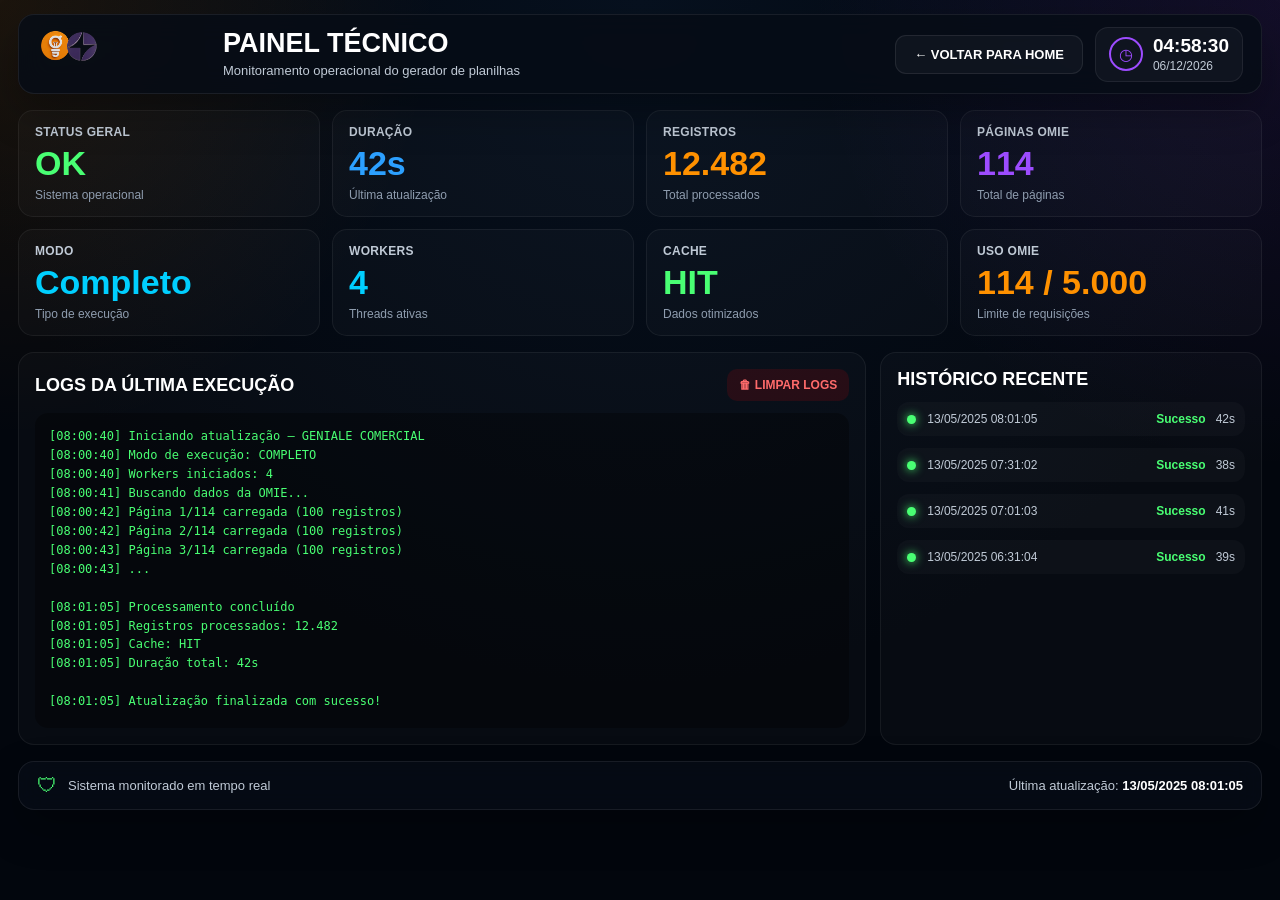
==== commit b0a9afa1: "Refactor visual premium compacto — home, financeiro e painel técnico Arquivos foram modificados de v" ====
--- a/static/admin.html
+++ b/static/admin.html
@@ -2,272 +2,96 @@
 <html lang="pt-br">
 
 <head>
-
     <meta charset="UTF-8">
-
-    <meta
-        name="viewport"
-        content="width=device-width, initial-scale=1.0"
-    >
-
-    <title>
-        Painel Técnico
-    </title>
-
-    <link
-        rel="stylesheet"
-        href="/static/style.css"
-    >
-
+    <meta name="viewport" content="width=device-width, initial-scale=1.0">
+    <title>Painel Técnico</title>
+    <link rel="stylesheet" href="/static/style.css">
 </head>
 
 <body>
 
     <main class="admin-container">
 
-        <!-- ===================================================== -->
-        <!-- HEADER -->
-        <!-- ===================================================== -->
-
-        <header class="admin-topbar">
-
+        <header class="admin-topbar compact-panel">
             <div class="admin-top-left">
-
-                <img
-                    src="/static/grupo_geniale.png"
-                    class="grupo-logo"
-                    alt="Grupo Geniale"
-                >
-
-                <h1>
-                    GRUPO GENIALE
-                </h1>
-
+                <img src="/static/grupo_geniale.png" class="grupo-logo" alt="Grupo Geniale">
+                <div>
+                    <h1>PAINEL TÉCNICO</h1>
+                    <span>Monitoramento operacional do gerador de planilhas</span>
+                </div>
             </div>
 
             <div class="admin-top-right">
-
-                <a
-                    href="/"
-                    class="back-home-btn"
-                >
-
-                    ← VOLTAR PARA HOME
-
-                </a>
+                <a href="/" class="back-home-btn">← VOLTAR PARA HOME</a>
 
                 <div class="admin-clock">
-
-                    <div class="admin-clock-icon">
-                        ◷
+                    <div class="admin-clock-icon">◷</div>
+                    <div>
+                        <strong id="admin-clock-time">--:--:--</strong>
+                        <span id="admin-clock-date">--/--/----</span>
                     </div>
-
-                    <div>
-
-                        <strong id="admin-clock-time">
-                            08:01:24
-                        </strong>
-
-                        <span id="admin-clock-date">
-                            13/05/2025
-                        </span>
-
-                    </div>
-
                 </div>
-
             </div>
-
         </header>
 
-        <!-- ===================================================== -->
-        <!-- NAV -->
-        <!-- ===================================================== -->
-
-        <nav class="admin-nav">
-
-            <button class="nav-item active">
-                GERAL
-            </button>
-
-            <button class="nav-item">
-                HISTÓRICO
-            </button>
-
-            <button class="nav-item">
-                LOGS
-            </button>
-
-            <button class="nav-item">
-                CONFIGURAÇÕES
-            </button>
-
-            <button class="nav-item">
-                SISTEMA
-            </button>
-
-        </nav>
-
-        <!-- ===================================================== -->
-        <!-- METRICS -->
-        <!-- ===================================================== -->
-
-        <section class="metrics-grid">
-
+        <section class="metrics-grid compact-metrics">
             <div class="metric-card green">
-
-                <span>
-                    STATUS GERAL
-                </span>
-
-                <strong>
-                    OK
-                </strong>
-
-                <small>
-                    Sistema operacional
-                </small>
-
+                <span>STATUS GERAL</span>
+                <strong>OK</strong>
+                <small>Sistema operacional</small>
             </div>
 
             <div class="metric-card blue">
-
-                <span>
-                    DURAÇÃO
-                </span>
-
-                <strong id="metric-duration">
-                    42s
-                </strong>
-
-                <small>
-                    Última atualização
-                </small>
-
+                <span>DURAÇÃO</span>
+                <strong id="metric-duration">42s</strong>
+                <small>Última atualização</small>
             </div>
 
             <div class="metric-card orange">
-
-                <span>
-                    REGISTROS
-                </span>
-
-                <strong id="metric-registers">
-                    12.482
-                </strong>
-
-                <small>
-                    Total processados
-                </small>
-
+                <span>REGISTROS</span>
+                <strong id="metric-registers">12.482</strong>
+                <small>Total processados</small>
             </div>
 
             <div class="metric-card purple">
-
-                <span>
-                    PÁGINAS OMIE
-                </span>
-
-                <strong id="metric-pages">
-                    114
-                </strong>
-
-                <small>
-                    Total de páginas
-                </small>
-
+                <span>PÁGINAS OMIE</span>
+                <strong id="metric-pages">114</strong>
+                <small>Total de páginas</small>
             </div>
 
             <div class="metric-card cyan">
-
-                <span>
-                    MODO
-                </span>
-
-                <strong>
-                    Completo
-                </strong>
-
-                <small>
-                    Tipo de execução
-                </small>
-
+                <span>MODO</span>
+                <strong>Completo</strong>
+                <small>Tipo de execução</small>
             </div>
 
             <div class="metric-card cyan">
-
-                <span>
-                    WORKERS
-                </span>
-
-                <strong id="metric-workers">
-                    4
-                </strong>
-
-                <small>
-                    Threads ativas
-                </small>
-
+                <span>WORKERS</span>
+                <strong id="metric-workers">4</strong>
+                <small>Threads ativas</small>
             </div>
 
             <div class="metric-card green">
-
-                <span>
-                    CACHE
-                </span>
-
-                <strong>
-                    HIT
-                </strong>
-
-                <small>
-                    Dados otimizados
-                </small>
-
+                <span>CACHE</span>
+                <strong>HIT</strong>
+                <small>Dados otimizados</small>
             </div>
 
             <div class="metric-card orange">
-
-                <span>
-                    USO OMIE
-                </span>
-
-                <strong>
-                    114 / 5.000
-                </strong>
-
-                <small>
-                    Limite de requisições
-                </small>
-
+                <span>USO OMIE</span>
+                <strong>114 / 5.000</strong>
+                <small>Limite de requisições</small>
             </div>
-
         </section>
 
-        <!-- ===================================================== -->
-        <!-- LOGS -->
-        <!-- ===================================================== -->
-
-        <section class="admin-bottom-grid">
-
-            <!-- LOGS -->
-
+        <section class="admin-bottom-grid compact-bottom-grid">
             <div class="logs-panel">
-
                 <div class="panel-header">
-
-                    <h2>
-                        LOGS DA ÚLTIMA EXECUÇÃO
-                    </h2>
-
-                    <button class="clear-btn">
-                        🗑 LIMPAR LOGS
-                    </button>
-
+                    <h2>LOGS DA ÚLTIMA EXECUÇÃO</h2>
+                    <button class="clear-btn">🗑 LIMPAR LOGS</button>
                 </div>
 
-                <pre id="system-log">
-[08:00:40] Iniciando atualização — GENIALE COMERCIAL
+                <pre id="system-log">[08:00:40] Iniciando atualização — GENIALE COMERCIAL
 [08:00:40] Modo de execução: COMPLETO
 [08:00:40] Workers iniciados: 4
 [08:00:41] Buscando dados da OMIE...
@@ -281,173 +105,72 @@
 [08:01:05] Cache: HIT
 [08:01:05] Duração total: 42s
 
-[08:01:05] Atualização finalizada com sucesso!
-                </pre>
-
+[08:01:05] Atualização finalizada com sucesso!</pre>
             </div>
 
-            <!-- HISTORY -->
-
             <div class="history-panel">
-
                 <div class="panel-header">
-
-                    <h2>
-                        HISTÓRICO RECENTE
-                    </h2>
-
+                    <h2>HISTÓRICO RECENTE</h2>
                 </div>
 
                 <div class="history-list">
-
                     <div class="history-item">
-
                         <div class="history-dot"></div>
-
-                        <span>
-                            13/05/2025 08:01:05
-                        </span>
-
-                        <strong>
-                            Sucesso
-                        </strong>
-
-                        <small>
-                            42s
-                        </small>
-
+                        <span>13/05/2025 08:01:05</span>
+                        <strong>Sucesso</strong>
+                        <small>42s</small>
                     </div>
 
                     <div class="history-item">
-
                         <div class="history-dot"></div>
-
-                        <span>
-                            13/05/2025 07:31:02
-                        </span>
-
-                        <strong>
-                            Sucesso
-                        </strong>
-
-                        <small>
-                            38s
-                        </small>
-
+                        <span>13/05/2025 07:31:02</span>
+                        <strong>Sucesso</strong>
+                        <small>38s</small>
                     </div>
 
                     <div class="history-item">
-
                         <div class="history-dot"></div>
-
-                        <span>
-                            13/05/2025 07:01:03
-                        </span>
-
-                        <strong>
-                            Sucesso
-                        </strong>
-
-                        <small>
-                            41s
-                        </small>
-
+                        <span>13/05/2025 07:01:03</span>
+                        <strong>Sucesso</strong>
+                        <small>41s</small>
                     </div>
 
                     <div class="history-item">
-
                         <div class="history-dot"></div>
-
-                        <span>
-                            13/05/2025 06:31:04
-                        </span>
-
-                        <strong>
-                            Sucesso
-                        </strong>
-
-                        <small>
-                            39s
-                        </small>
-
+                        <span>13/05/2025 06:31:04</span>
+                        <strong>Sucesso</strong>
+                        <small>39s</small>
                     </div>
-
                 </div>
-
-                <a
-                    href="#"
-                    class="history-link"
-                >
-
-                    VER HISTÓRICO COMPLETO →
-
-                </a>
-
             </div>
-
         </section>
 
-        <!-- ===================================================== -->
-        <!-- FOOTER -->
-        <!-- ===================================================== -->
-
-        <footer class="admin-footer">
-
+        <footer class="admin-footer compact-panel">
             <div class="admin-footer-left">
-
-                <div class="shield-icon">
-                    🛡
-                </div>
-
+                <div class="shield-icon">🛡</div>
                 Sistema monitorado em tempo real
-
             </div>
 
             <div class="admin-footer-right">
-
                 Última atualização:
-                <strong>
-                    13/05/2025 08:01:05
-                </strong>
-
+                <strong>13/05/2025 08:01:05</strong>
             </div>
-
         </footer>
 
     </main>
 
     <script>
-
         function atualizarRelogioAdmin() {
-
             const agora = new Date();
 
-            document.getElementById("admin-clock-time")
-                .innerText =
-                    agora.toLocaleTimeString(
-                        "pt-BR",
-                        {
-                            hour12: false
-                        }
-                    );
-
-            document.getElementById("admin-clock-date")
-                .innerText =
-                    agora.toLocaleDateString(
-                        "pt-BR"
-                    );
-
+            document.getElementById("admin-clock-time").innerText = agora.toLocaleTimeString("pt-BR", { hour12: false });
+            document.getElementById("admin-clock-date").innerText = agora.toLocaleDateString("pt-BR");
         }
 
         atualizarRelogioAdmin();
-
-        setInterval(
-            atualizarRelogioAdmin,
-            1000
-        );
-
+        setInterval(atualizarRelogioAdmin, 1000);
     </script>
 
 </body>
 
-</html>+</html>
--- a/static/style.css
+++ b/static/style.css
@@ -1,6 +1,6 @@
-/* =========================================================
-   PARTE 1 — BASE / HOME / ESTRUTURA
-========================================================= */
+/* ===================================================== */
+/* RESET / BASE */
+/* ===================================================== */
 
 * {
     margin: 0;
@@ -9,1984 +9,1023 @@
 }
 
 :root {
-
-    --bg: #03060c;
-
-    --panel: #07111f;
-    --panel-2: #0a1728;
-
-    --line: rgba(255,255,255,0.10);
-    --line-soft: rgba(255,255,255,0.06);
-
-    --text: #f7f8fc;
-    --muted: #aab3c2;
-
-    --green: #20e083;
-
-    --geniale: #ff8800;
-    --geniale-2: #ffb000;
-
-    --paniz: #9a39ff;
-    --paniz-2: #5d28b4;
-
-    --financeiro-1: #ff8800;
-    --financeiro-2: #9a39ff;
+    --bg-deep: #02060d;
+    --bg-card: rgba(6, 14, 24, 0.92);
+    --bg-card-soft: rgba(255, 255, 255, 0.025);
+    --border-soft: rgba(255, 255, 255, 0.075);
+    --text-main: #ffffff;
+    --text-soft: #c0cad6;
+    --text-muted: #8f9daf;
+    --orange: #ff9100;
+    --orange-light: #ffb02e;
+    --purple: #9d4cff;
+    --green: #49ff73;
+    --red: #ff4b5f;
+    --blue: #2ca0ff;
+    --cyan: #00cfff;
 }
 
 body {
-
     min-height: 100vh;
-
+    overflow-x: hidden;
+    color: var(--text-main);
+    font-family: "Segoe UI", Arial, sans-serif;
     background:
-        radial-gradient(circle at 5% 8%, rgba(255,136,0,0.15), transparent 26%),
-        radial-gradient(circle at 96% 45%, rgba(154,57,255,0.12), transparent 28%),
-        linear-gradient(180deg, #06101c 0%, #02050a 100%);
-
-    color: var(--text);
-
-    font-family:
-        Inter,
-        Segoe UI,
-        Arial,
-        sans-serif;
-}
-
-/* =========================================================
-   HOME
-========================================================= */
-
-.page {
-
-    width: min(95vw, 1680px);
-
+        radial-gradient(circle at top left, rgba(255, 145, 0, 0.10), transparent 28%),
+        radial-gradient(circle at top right, rgba(157, 76, 255, 0.11), transparent 30%),
+        radial-gradient(circle at top, #07111f 0%, var(--bg-deep) 62%);
+}
+
+a {
+    color: inherit;
+}
+
+button,
+input {
+    font-family: inherit;
+}
+
+.compact-panel {
+    border: 1px solid var(--border-soft);
+    background: rgba(7, 12, 22, 0.84);
+    backdrop-filter: blur(14px);
+    box-shadow: 0 18px 42px rgba(0, 0, 0, 0.28);
+}
+
+/* ===================================================== */
+/* HOME */
+/* ===================================================== */
+
+.home-container {
+    width: 100%;
+    max-width: 1680px;
     margin: 0 auto;
-
-    padding: 12px 0 18px;
-}
-
-/* =========================================================
-   HEADER
-========================================================= */
-
-.header {
-
-    height: 76px;
-
-    display: flex;
-
+    padding: 14px 18px 18px;
+}
+
+/* ===================================================== */
+/* TOPBAR */
+/* ===================================================== */
+
+.topbar {
+    display: flex;
     justify-content: space-between;
-
-    align-items: center;
-}
-
-.brand {
-
-    display: flex;
-
-    align-items: center;
-
-    gap: 22px;
-}
-
-.brand-logo {
-
-    width: 210px;
-
-    max-height: 64px;
-
+    align-items: center;
+    min-height: 74px;
+    padding: 10px 18px;
+    border-radius: 16px;
+}
+
+.top-logo {
+    display: block;
+    width: 190px;
+    max-height: 58px;
     object-fit: contain;
-}
-
-.brand-divider {
-
-    width: 1px;
-
-    height: 56px;
-
-    background: var(--line);
-}
-
-.brand h1 {
-
-    font-size: 25px;
-
-    font-weight: 950;
-
-    letter-spacing: -0.3px;
-}
-
-.brand p {
-
+    object-position: left center;
+}
+
+.topbar-right {
+    display: flex;
+    align-items: center;
+    gap: 14px;
+}
+
+.clock-box,
+.admin-clock {
+    display: flex;
+    align-items: center;
+    gap: 10px;
+    padding: 8px 13px;
+    border-radius: 13px;
+    border: 1px solid rgba(255, 255, 255, 0.075);
+    background: rgba(255, 255, 255, 0.035);
+}
+
+.clock-icon,
+.admin-clock-icon {
+    width: 34px;
+    height: 34px;
+    display: flex;
+    align-items: center;
+    justify-content: center;
+    border-radius: 50%;
+    font-size: 16px;
+}
+
+.clock-icon {
+    color: var(--orange);
+    border: 2px solid var(--orange);
+}
+
+.admin-clock-icon {
+    color: var(--purple);
+    border: 2px solid var(--purple);
+}
+
+.clock-box strong,
+.admin-clock strong {
+    display: block;
+    font-size: 19px;
+    font-weight: 800;
+    line-height: 1;
+}
+
+.clock-box span,
+.admin-clock span {
+    display: block;
     margin-top: 4px;
-
-    color: var(--muted);
-
-    font-size: 13px;
-}
-
-/* =========================================================
-   CLOCK
-========================================================= */
-
-.system-clock {
-
-    height: 66px;
-
-    min-width: 330px;
-
-    display: flex;
-
-    align-items: center;
-
+    color: var(--text-soft);
+    font-size: 12px;
+}
+
+.online-status {
+    display: flex;
+    align-items: center;
+    gap: 9px;
+    color: var(--green);
+    font-size: 13px;
+    font-weight: 800;
+    letter-spacing: 0.3px;
+}
+
+.online-dot {
+    width: 9px;
+    height: 9px;
+    border-radius: 50%;
+    background: var(--green);
+    box-shadow: 0 0 12px var(--green);
+}
+
+/* ===================================================== */
+/* TITLE */
+/* ===================================================== */
+
+.hero-title {
+    margin-top: 18px;
+    display: flex;
+    align-items: center;
+    justify-content: center;
+    gap: 16px;
+}
+
+.hero-line {
+    width: 86px;
+    height: 2px;
+    background: linear-gradient(90deg, transparent, var(--orange), transparent);
+}
+
+.hero-title h1 {
+    font-size: 28px;
+    font-weight: 900;
+    letter-spacing: 1px;
+}
+
+.hero-subtitle {
+    margin-top: 7px;
+    text-align: center;
+    color: var(--text-soft);
+    font-size: 13px;
+}
+
+/* ===================================================== */
+/* REPORT CARDS */
+/* ===================================================== */
+
+.reports-grid {
+    margin-top: 22px;
+    display: flex;
+    flex-direction: column;
+    gap: 12px;
+}
+
+.report-card {
+    position: relative;
+    overflow: hidden;
+    display: grid;
+    grid-template-columns: 132px minmax(280px, 1fr) 240px 190px;
+    align-items: center;
+    gap: 18px;
+    min-height: 112px;
+    padding: 12px 18px;
+    border-radius: 16px;
+    border: 1px solid var(--border-soft);
+    background: linear-gradient(180deg, rgba(6, 14, 24, 0.94), rgba(4, 8, 16, 0.94));
+    transition: transform 0.22s ease, border-color 0.22s ease, box-shadow 0.22s ease;
+}
+
+.report-card:hover {
+    transform: translateY(-1px);
+    border-color: rgba(255, 255, 255, 0.12);
+}
+
+.report-card.geniale {
+    box-shadow: inset 3px 0 0 var(--orange);
+}
+
+.report-card.paniz {
+    box-shadow: inset 3px 0 0 var(--purple);
+}
+
+.report-card.financeiro {
+    box-shadow: inset 3px 0 0 var(--orange), inset -3px 0 0 var(--purple);
+}
+
+.report-left {
+    display: flex;
+    align-items: center;
+    justify-content: center;
+    min-width: 0;
+}
+
+.report-logo {
+    width: 104px;
+    max-height: 76px;
+    object-fit: contain;
+}
+
+.financeiro-stack {
+    display: flex;
+    flex-direction: column;
+    align-items: center;
+    justify-content: center;
+    gap: 3px;
+}
+
+.financeiro-stack img {
+    width: 86px;
+    max-height: 37px;
+    object-fit: contain;
+}
+
+.financeiro-plus {
+    line-height: 1;
+    font-size: 16px;
+    font-weight: 900;
+    color: #ffffff;
+    opacity: 0.82;
+}
+
+.report-center h2 {
+    font-size: 29px;
+    line-height: 1;
+    font-weight: 900;
+    letter-spacing: 0.2px;
+}
+
+.report-center span {
+    display: block;
+    margin-top: 7px;
+    color: #d7dce2;
+    font-size: 14px;
+}
+
+.geniale h2 {
+    color: var(--orange);
+}
+
+.paniz h2 {
+    color: var(--purple);
+}
+
+.financeiro h2 {
+    background: linear-gradient(90deg, var(--orange), var(--purple));
+    -webkit-background-clip: text;
+    -webkit-text-fill-color: transparent;
+}
+
+.report-status {
+    display: flex;
+    flex-direction: column;
+    gap: 5px;
+}
+
+.status-pill {
+    display: inline-flex;
+    align-items: center;
+    gap: 9px;
+    width: fit-content;
+    padding: 7px 12px;
+    border-radius: 999px;
+    font-size: 12px;
+    font-weight: 900;
+    letter-spacing: 0.3px;
+}
+
+.status-pill.ok {
+    background: rgba(41, 255, 99, 0.12);
+    color: var(--green);
+}
+
+.status-pill.atualizando {
+    background: rgba(255, 145, 0, 0.13);
+    color: var(--orange-light);
+}
+
+.status-pill.erro {
+    background: rgba(255, 75, 95, 0.14);
+    color: var(--red);
+}
+
+.status-dot {
+    width: 9px;
+    height: 9px;
+    border-radius: 50%;
+    background: currentColor;
+    box-shadow: 0 0 10px currentColor;
+}
+
+.report-status small {
+    color: var(--text-muted);
+    font-size: 12px;
+}
+
+.report-status span {
+    color: #f2f6fb;
+    font-size: 13px;
+    font-weight: 700;
+}
+
+.report-actions {
+    display: flex;
+    flex-direction: column;
+    gap: 8px;
+}
+
+.action-btn {
+    width: 100%;
+    min-height: 39px;
+    padding: 10px 13px;
+    border-radius: 11px;
+    border: none;
+    text-decoration: none;
+    display: flex;
+    align-items: center;
+    justify-content: center;
+    font-size: 13px;
+    font-weight: 900;
+    cursor: pointer;
+    transition: transform 0.18s ease, opacity 0.18s ease, filter 0.18s ease;
+}
+
+.action-btn:hover {
+    transform: translateY(-1px);
+}
+
+.action-btn:disabled {
+    opacity: 0.55;
+    cursor: not-allowed;
+    transform: none;
+}
+
+.update-btn {
+    background: linear-gradient(90deg, var(--orange), var(--orange-light));
+    color: #ffffff;
+}
+
+.download-btn {
+    color: #ffffff;
+    background: rgba(255, 255, 255, 0.035);
+    border: 1px solid rgba(255, 255, 255, 0.085);
+}
+
+/* ===================================================== */
+/* SCHEDULE / FOOTER HOME */
+/* ===================================================== */
+
+.schedule-box {
+    margin-top: 16px;
+    display: flex;
+    justify-content: space-between;
+    align-items: center;
+    gap: 18px;
+    padding: 13px 18px;
+    border-radius: 16px;
+    border: 1px solid var(--border-soft);
+    background: rgba(255, 255, 255, 0.022);
+}
+
+.schedule-left {
+    display: flex;
+    align-items: center;
+    gap: 13px;
+}
+
+.schedule-icon {
+    font-size: 27px;
+    color: var(--orange);
+}
+
+.schedule-left strong {
+    display: block;
+    font-size: 14px;
+    font-weight: 900;
+    letter-spacing: 0.3px;
+}
+
+.schedule-left span,
+.schedule-right span {
+    color: var(--text-soft);
+    font-size: 13px;
+}
+
+.footer-home {
+    margin-top: 16px;
+    display: flex;
+    align-items: center;
+    justify-content: space-between;
+    gap: 16px;
+    padding: 12px 18px;
+    border-radius: 16px;
+}
+
+.footer-security,
+.admin-footer-left {
+    display: flex;
+    align-items: center;
+    gap: 11px;
+    color: var(--text-soft);
+    font-size: 13px;
+}
+
+.shield-icon {
+    font-size: 20px;
+    color: var(--green);
+}
+
+.tech-button,
+.back-home-btn {
+    padding: 11px 18px;
+    border-radius: 11px;
+    text-decoration: none;
+    font-size: 13px;
+    font-weight: 900;
+    white-space: nowrap;
+    transition: transform 0.18s ease, filter 0.18s ease;
+}
+
+.tech-button {
+    color: #ffffff;
+    background: linear-gradient(90deg, var(--orange), var(--orange-light));
+}
+
+.back-home-btn {
+    color: #ffffff;
+    border: 1px solid rgba(255, 255, 255, 0.085);
+    background: rgba(255, 255, 255, 0.035);
+}
+
+.tech-button:hover,
+.back-home-btn:hover {
+    transform: translateY(-1px);
+}
+
+.footer-dev {
+    color: var(--text-muted);
+    font-size: 13px;
+}
+
+/* ===================================================== */
+/* LOGIN FINANCEIRO */
+/* ===================================================== */
+
+.login-page {
+    min-height: 100vh;
+    display: flex;
+    align-items: center;
+    justify-content: center;
+    padding: 22px;
+}
+
+.login-card {
+    position: relative;
+    overflow: hidden;
+    width: 100%;
+    max-width: 520px;
+    padding: 24px;
+    border-radius: 22px;
+    border: 1px solid rgba(255, 255, 255, 0.085);
+    background: linear-gradient(180deg, rgba(6, 14, 24, 0.96), rgba(4, 8, 16, 0.96));
+    box-shadow:
+        inset 3px 0 0 var(--orange),
+        inset -3px 0 0 var(--purple),
+        0 28px 70px rgba(0, 0, 0, 0.42);
+}
+
+.login-glow {
+    position: absolute;
+    inset: -80px auto auto 50%;
+    width: 260px;
+    height: 260px;
+    transform: translateX(-50%);
+    background: radial-gradient(circle, rgba(255, 145, 0, 0.24), transparent 68%);
+    pointer-events: none;
+}
+
+.login-brand-stack {
+    position: relative;
+    display: flex;
+    flex-direction: column;
+    align-items: center;
+    gap: 5px;
+    margin-bottom: 20px;
+}
+
+.login-geniale-logo {
+    width: 185px;
+    max-height: 92px;
+    object-fit: contain;
+}
+
+.login-paniz-logo {
+    width: 132px;
+    max-height: 52px;
+    object-fit: contain;
+}
+
+.login-plus {
+    font-size: 19px;
+    line-height: 1;
+    font-weight: 900;
+    color: #ffffff;
+    opacity: 0.82;
+}
+
+.login-header {
+    position: relative;
+    display: flex;
+    align-items: center;
     gap: 14px;
-
-    padding: 0 18px;
-
-    border-radius: 14px;
-
-    border: 1px solid rgba(120,150,255,0.28);
-
-    background: rgba(7,15,28,0.78);
-
-    box-shadow:
-        0 0 24px rgba(120,150,255,0.10);
-}
-
-.clock-icon {
-
-    width: 36px;
-
-    height: 36px;
-
+    padding: 14px;
+    border-radius: 16px;
+    border: 1px solid rgba(255, 255, 255, 0.075);
+    background: rgba(255, 255, 255, 0.028);
+}
+
+.login-lock {
+    width: 44px;
+    height: 44px;
+    flex: 0 0 44px;
+    display: flex;
+    align-items: center;
+    justify-content: center;
     border-radius: 50%;
-
-    border: 3px solid var(--geniale);
-
-    color: var(--geniale);
-
-    display: flex;
-
-    align-items: center;
-
+    background: linear-gradient(135deg, var(--orange), var(--purple));
+    box-shadow: 0 0 22px rgba(255, 145, 0, 0.20);
+}
+
+.login-header h1 {
+    font-size: 24px;
+    line-height: 1;
+    font-weight: 900;
+    background: linear-gradient(90deg, var(--orange), var(--purple));
+    -webkit-background-clip: text;
+    -webkit-text-fill-color: transparent;
+}
+
+.login-header p {
+    margin-top: 6px;
+    color: var(--text-soft);
+    font-size: 13px;
+    line-height: 1.4;
+}
+
+.login-error {
+    margin-top: 14px;
+    padding: 12px 14px;
+    border-radius: 13px;
+    border: 1px solid rgba(255, 75, 95, 0.26);
+    color: #ffd4da;
+    background: rgba(255, 75, 95, 0.12);
+    font-size: 13px;
+    font-weight: 800;
+}
+
+.login-form {
+    position: relative;
+    margin-top: 18px;
+    display: flex;
+    flex-direction: column;
+    gap: 10px;
+}
+
+.login-form label {
+    color: #e8eef6;
+    font-size: 13px;
+    font-weight: 800;
+}
+
+.login-form input {
+    width: 100%;
+    height: 46px;
+    padding: 0 14px;
+    border-radius: 13px;
+    border: 1px solid rgba(255, 255, 255, 0.10);
+    outline: none;
+    color: #ffffff;
+    background: rgba(255, 255, 255, 0.045);
+    font-size: 15px;
+    transition: border-color 0.18s ease, box-shadow 0.18s ease;
+}
+
+.login-form input:focus {
+    border-color: rgba(255, 145, 0, 0.72);
+    box-shadow: 0 0 0 3px rgba(255, 145, 0, 0.12);
+}
+
+.login-button {
+    height: 46px;
+    margin-top: 4px;
+    border: none;
+    border-radius: 13px;
+    color: #ffffff;
+    background: linear-gradient(90deg, var(--orange), var(--purple));
+    font-size: 14px;
+    font-weight: 900;
+    cursor: pointer;
+    transition: transform 0.18s ease, filter 0.18s ease;
+}
+
+.login-button:hover {
+    transform: translateY(-1px);
+    filter: brightness(1.05);
+}
+
+.login-back {
+    position: relative;
+    display: block;
+    margin-top: 17px;
+    color: var(--text-soft);
+    text-align: center;
+    text-decoration: none;
+    font-size: 13px;
+    font-weight: 800;
+}
+
+.login-back:hover {
+    color: #ffffff;
+}
+
+/* ===================================================== */
+/* ADMIN */
+/* ===================================================== */
+
+.admin-container {
+    width: 100%;
+    max-width: 1680px;
+    margin: 0 auto;
+    padding: 14px 18px 18px;
+}
+
+.admin-topbar {
+    display: flex;
+    justify-content: space-between;
+    align-items: center;
+    gap: 18px;
+    min-height: 74px;
+    padding: 10px 18px;
+    border-radius: 16px;
+}
+
+.admin-top-left {
+    display: flex;
+    align-items: center;
+    gap: 14px;
+}
+
+.grupo-logo {
+    display: block;
+    width: 172px;
+    max-height: 58px;
+    object-fit: contain;
+    object-position: left center;
+}
+
+.admin-top-left h1 {
+    font-size: 27px;
+    line-height: 1;
+    font-weight: 900;
+}
+
+.admin-top-left span {
+    display: block;
+    margin-top: 6px;
+    color: var(--text-soft);
+    font-size: 13px;
+}
+
+.admin-top-right {
+    display: flex;
+    align-items: center;
+    gap: 12px;
+}
+
+.metrics-grid {
+    margin-top: 16px;
+    display: grid;
+    grid-template-columns: repeat(4, 1fr);
+    gap: 12px;
+}
+
+.metric-card {
+    min-height: 104px;
+    padding: 14px 16px;
+    border-radius: 15px;
+    border: 1px solid rgba(255, 255, 255, 0.06);
+    background: rgba(255, 255, 255, 0.024);
+}
+
+.metric-card span {
+    display: block;
+    color: var(--text-soft);
+    font-size: 12px;
+    font-weight: 800;
+    letter-spacing: 0.3px;
+}
+
+.metric-card strong {
+    display: block;
+    margin-top: 7px;
+    font-size: 34px;
+    line-height: 1;
+    font-weight: 900;
+}
+
+.metric-card small {
+    display: block;
+    margin-top: 8px;
+    color: var(--text-muted);
+    font-size: 12px;
+}
+
+.metric-card.green strong {
+    color: var(--green);
+}
+
+.metric-card.blue strong {
+    color: var(--blue);
+}
+
+.metric-card.orange strong {
+    color: var(--orange);
+}
+
+.metric-card.purple strong {
+    color: var(--purple);
+}
+
+.metric-card.cyan strong {
+    color: var(--cyan);
+}
+
+.admin-bottom-grid {
+    margin-top: 16px;
+    display: grid;
+    grid-template-columns: minmax(0, 2fr) minmax(340px, 0.9fr);
+    gap: 14px;
+}
+
+.logs-panel,
+.history-panel {
+    padding: 16px;
+    border-radius: 16px;
+    border: 1px solid rgba(255, 255, 255, 0.06);
+    background: rgba(255, 255, 255, 0.024);
+}
+
+.panel-header {
+    display: flex;
+    justify-content: space-between;
+    align-items: center;
+    gap: 12px;
+    margin-bottom: 12px;
+}
+
+.panel-header h2 {
+    font-size: 18px;
+    font-weight: 900;
+}
+
+.clear-btn {
+    padding: 9px 12px;
+    border-radius: 10px;
+    border: none;
+    color: #ff6b6b;
+    background: rgba(255, 0, 0, 0.12);
+    font-size: 12px;
+    font-weight: 900;
+    cursor: pointer;
+}
+
+#system-log {
+    min-height: 315px;
+    max-height: 440px;
+    overflow: auto;
+    padding: 14px;
+    border-radius: 13px;
+    color: var(--green);
+    background: rgba(0, 0, 0, 0.34);
+    font-size: 12px;
+    line-height: 1.58;
+    white-space: pre-wrap;
+}
+
+.history-list {
+    display: flex;
+    flex-direction: column;
+    gap: 12px;
+}
+
+.history-item {
+    display: grid;
+    grid-template-columns: 10px 1fr auto auto;
+    align-items: center;
+    gap: 10px;
+    padding: 10px;
+    border-radius: 12px;
+    background: rgba(255, 255, 255, 0.022);
+}
+
+.history-dot {
+    width: 9px;
+    height: 9px;
+    border-radius: 50%;
+    background: var(--green);
+    box-shadow: 0 0 10px var(--green);
+}
+
+.history-item span,
+.history-item small {
+    color: var(--text-soft);
+    font-size: 12px;
+}
+
+.history-item strong {
+    color: var(--green);
+    font-size: 12px;
+}
+
+.admin-footer {
+    margin-top: 16px;
+    display: flex;
+    justify-content: space-between;
+    align-items: center;
+    gap: 16px;
+    padding: 12px 18px;
+    border-radius: 16px;
+}
+
+.admin-footer-right {
+    color: var(--text-soft);
+    font-size: 13px;
+}
+
+.admin-footer-right strong {
+    color: #ffffff;
+}
+
+/* ===================================================== */
+/* SUCCESS / ERROR LEGACY */
+/* ===================================================== */
+
+.center-page {
+    min-height: 100vh;
+    display: flex;
+    align-items: center;
     justify-content: center;
-
-    font-size: 22px;
-}
-
-.system-clock span {
-
-    display: block;
-
-    color: var(--muted);
-
-    font-size: 12px;
-
-    margin-bottom: 2px;
-}
-
-.system-clock strong {
-
-    font-size: 17px;
-
-    font-weight: 950;
-}
-
-.online-dot {
-
-    margin-left: auto;
-
-    width: 12px;
-
-    height: 12px;
-
-    border-radius: 50%;
-
-    background: #18ff82;
-
-    box-shadow:
-        0 0 16px rgba(24,255,130,0.9);
-}
-
-/* =========================================================
-   DASHBOARD
-========================================================= */
-
-.dashboard {
-
+    padding: 22px;
+}
+
+.success-container,
+.error-container {
+    width: 100%;
+    max-width: 520px;
+}
+
+.success-card,
+.error-card {
+    padding: 24px;
+    border-radius: 22px;
+    border: 1px solid rgba(255, 255, 255, 0.085);
+    background: linear-gradient(180deg, rgba(6, 14, 24, 0.96), rgba(4, 8, 16, 0.96));
+    box-shadow: 0 28px 70px rgba(0, 0, 0, 0.42);
+    text-align: center;
+}
+
+.success-icon,
+.error-icon {
+    font-size: 42px;
+    margin-bottom: 12px;
+}
+
+.success-title,
+.error-title {
+    font-size: 24px;
+    font-weight: 900;
+}
+
+.success-subtitle,
+.success-description,
+.error-description {
     margin-top: 10px;
-
-    border-radius: 18px;
-
-    border: 1px solid rgba(120,150,255,0.22);
-
-    background: rgba(5,12,22,0.72);
-
-    padding: 16px;
-
-    box-shadow:
-        0 24px 90px rgba(0,0,0,0.42),
-        inset 0 0 40px rgba(120,150,255,0.03);
-}
-
-/* =========================================================
-   TITULO
-========================================================= */
-
-.dashboard-title {
-
-    text-align: center;
-
-    padding-bottom: 16px;
-}
-
-.title-line {
-
-    display: inline-block;
-
-    width: 52px;
-
-    height: 2px;
-
-    background: var(--geniale);
-
-    vertical-align: middle;
-
-    margin: 0 10px;
-
-    box-shadow:
-        0 0 14px rgba(255,136,0,0.8);
-}
-
-.title-icon {
-
-    display: inline-block;
-
-    color: var(--geniale);
-
-    font-size: 19px;
-
-    vertical-align: middle;
-
-    margin-right: 8px;
-}
-
-.dashboard-title h2 {
-
-    display: inline-block;
-
-    font-size: 27px;
-
-    font-weight: 950;
-
-    vertical-align: middle;
-}
-
-.dashboard-title p {
-
-    margin-top: 6px;
-
-    color: var(--muted);
-
-    font-size: 13px;
-}
-
-/* =========================================================
-   CARDS CONTAINER
-========================================================= */
-
-.cards {
-
-    display: flex;
-
-    flex-direction: column;
-
-    gap: 14px;
-}
-
-/* =========================================================
-   FOOTER
-========================================================= */
-
-.footer-bar {
-
-    margin-top: 16px;
-
-    height: 64px;
-
-    border-radius: 14px;
-
-    border: 1px solid rgba(120,150,255,0.18);
-
-    background: rgba(5,13,24,0.84);
-
-    padding: 0 20px;
-
-    display: flex;
-
-    align-items: center;
-
-    justify-content: space-between;
-}
-
-.footer-left {
-
-    display: flex;
-
-    align-items: center;
-
-    gap: 12px;
-
-    color: var(--muted);
-
-    font-size: 13px;
-}
-
-.footer-left span {
-
-    width: 28px;
-
-    height: 28px;
-
-    border-radius: 50%;
-
-    border: 2px solid var(--geniale);
-
-    color: var(--geniale);
-
-    display: flex;
-
-    align-items: center;
-
-    justify-content: center;
-}
-
-.admin-button {
-
-    height: 42px;
-
-    padding: 0 22px;
-
-    border-radius: 10px;
-
-    text-decoration: none;
-
-    background:
-        linear-gradient(
-            135deg,
-            rgba(255,136,0,0.18),
-            rgba(154,57,255,0.18)
-        );
-
-    border: 1px solid rgba(255,255,255,0.10);
-
-    color: #fff;
-
-    display: flex;
-
-    align-items: center;
-
-    justify-content: center;
-
-    font-size: 13px;
-
-    font-weight: 900;
-
-    transition: 0.2s ease;
-}
-
-.admin-button:hover {
-
-    transform: translateY(-2px);
-
-    filter: brightness(1.12);
-}
-
-/* =========================================================
-   LOGIN FINANCEIRO
-========================================================= */
-
-.login-page {
-
-    min-height: 100vh;
-
-    display: flex;
-
-    align-items: center;
-
-    justify-content: center;
-
-    padding: 30px;
-}
-
-.login-card {
-
-    position: relative;
-
-    overflow: hidden;
-
-    width: 100%;
-
-    max-width: 520px;
-
-    border-radius: 22px;
-
-    border: 1px solid rgba(255,255,255,0.10);
-
-    background:
-        linear-gradient(
-            180deg,
-            rgba(9,21,37,0.96),
-            rgba(5,11,20,0.96)
-        );
-
-    padding: 36px;
-
-    box-shadow:
-        0 24px 80px rgba(0,0,0,0.45);
-}
-
-.login-card::before {
-
-    content: "";
-
-    position: absolute;
-
-    inset: -1px auto -1px -1px;
-
-    width: 7px;
-
-    border-radius: 22px 0 0 22px;
-
-    background:
-        linear-gradient(
-            180deg,
-            var(--financeiro-1),
-            var(--financeiro-2)
-        );
-}
-
-.login-header {
-
-    display: flex;
-
-    align-items: center;
-
-    gap: 20px;
-
-    margin-bottom: 28px;
-}
-
-.login-logo {
-
-    width: 78px;
-
-    height: 78px;
-
-    border-radius: 24px;
-
-    background:
-        linear-gradient(
-            135deg,
-            var(--financeiro-1),
-            var(--financeiro-2)
-        );
-
-    display: flex;
-
-    align-items: center;
-
-    justify-content: center;
-
-    font-size: 34px;
-}
-
-.login-header h1 {
-
-    font-size: 28px;
-
-    font-weight: 950;
-
-    margin-bottom: 5px;
-
-    background:
-        linear-gradient(
-            90deg,
-            var(--financeiro-1),
-            var(--financeiro-2)
-        );
-
-    -webkit-background-clip: text;
-
-    color: transparent;
-}
-
-.login-header p {
-
-    color: var(--muted);
-
+    color: var(--text-soft);
     font-size: 14px;
-}
-
-.login-form label {
-
-    display: block;
-
-    margin-bottom: 10px;
-
-    color: #d9deea;
-
-    font-size: 14px;
-
-    font-weight: 700;
-}
-
-.login-form input {
-
-    width: 100%;
-
-    height: 56px;
-
+    line-height: 1.5;
+}
+
+.btn,
+.success-button,
+.error-button {
+    margin-top: 18px;
+    padding: 12px 18px;
+    border: none;
     border-radius: 12px;
-
-    border: 1px solid rgba(255,255,255,0.10);
-
-    background: rgba(255,255,255,0.05);
-
-    color: #fff;
-
-    padding: 0 18px;
-
-    font-size: 15px;
-
-    outline: none;
-}
-
-.login-form input:focus {
-
-    border-color: rgba(255,136,0,0.75);
-
-    box-shadow:
-        0 0 0 4px rgba(255,136,0,0.10);
-}
-
-.login-button {
-
-    width: 100%;
-
-    height: 54px;
-
-    margin-top: 22px;
-
-    border: 0;
-
-    border-radius: 12px;
-
+    color: #ffffff;
+    background: linear-gradient(90deg, var(--orange), var(--orange-light));
+    font-size: 13px;
+    font-weight: 900;
     cursor: pointer;
-
-    color: #fff;
-
-    font-size: 14px;
-
-    font-weight: 900;
-
-    background:
-        linear-gradient(
-            135deg,
-            var(--financeiro-2),
-            var(--financeiro-1)
-        );
-
-    transition: 0.2s ease;
-}
-
-.login-button:hover {
-
-    transform: translateY(-2px);
-
-    filter: brightness(1.08);
-}
-
-.login-back {
-
-    display: inline-block;
-
-    margin-top: 20px;
-
-    text-decoration: none;
-
-    color: var(--muted);
-
-    font-size: 13px;
-}
-/* =========================================================
-   PARTE 2 — CARDS / STATUS / BOTÕES / MÉTRICAS
-========================================================= */
-
-/* =========================================================
-   CARD
-========================================================= */
-
-.card {
-
-    position: relative;
-
-    overflow: hidden;
-
-    border-radius: 16px;
-
-    border: 1px solid var(--line);
-
-    background:
-        linear-gradient(
-            180deg,
-            rgba(9,21,37,0.92),
-            rgba(5,11,20,0.92)
-        );
-
-    box-shadow:
-        0 16px 55px rgba(0,0,0,0.32),
-        inset 0 1px 0 rgba(255,255,255,0.03);
-}
-
-.card::before {
-
-    content: "";
-
-    position: absolute;
-
-    inset: -1px auto -1px -1px;
-
-    width: 6px;
-
-    border-radius: 16px 0 0 16px;
-}
-
-.card::after {
-
-    content: "";
-
-    position: absolute;
-
-    inset: 0;
-
-    pointer-events: none;
-}
-
-/* =========================================================
-   GENIALE
-========================================================= */
-
-.card.geniale::before {
-
-    background:
-        linear-gradient(
-            180deg,
-            #fff000,
-            var(--geniale),
-            #ff3d00
-        );
-
-    box-shadow:
-        0 0 24px rgba(255,136,0,0.95);
-}
-
-.card.geniale::after {
-
-    background:
-        radial-gradient(
-            circle at 0% 30%,
-            rgba(255,136,0,0.50),
-            transparent 20%
-        );
-}
-
-/* =========================================================
-   PANIZ
-========================================================= */
-
-.card.paniz {
-
-    border-color:
-        rgba(154,57,255,0.40);
-}
-
-.card.paniz::before {
-
-    background:
-        linear-gradient(
-            180deg,
-            #ff4cff,
-            var(--paniz),
-            #5925c7
-        );
-
-    box-shadow:
-        0 0 24px rgba(154,57,255,0.90);
-}
-
-.card.paniz::after {
-
-    background:
-        radial-gradient(
-            circle at 0% 30%,
-            rgba(154,57,255,0.45),
-            transparent 20%
-        );
-}
-
-/* =========================================================
-   FINANCEIRO
-========================================================= */
-
-.card.financeiro {
-
-    border-color:
-        rgba(255,136,0,0.22);
-}
-
-.card.financeiro::before {
-
-    background:
-        linear-gradient(
-            180deg,
-            var(--financeiro-1),
-            var(--financeiro-2)
-        );
-
-    box-shadow:
-        0 0 24px rgba(255,136,0,0.75);
-}
-
-.card.financeiro::after {
-
-    background:
-        radial-gradient(
-            circle at 0% 35%,
-            rgba(255,136,0,0.34),
-            transparent 20%
-        ),
-
-        radial-gradient(
-            circle at 100% 55%,
-            rgba(154,57,255,0.18),
-            transparent 25%
-        );
-}
-
-/* =========================================================
-   CARD TOP
-========================================================= */
-
-.card-top {
-
-    position: relative;
-
-    z-index: 2;
-
-    min-height: 118px;
-
-    padding: 16px 22px 10px;
-
-    display: grid;
-
-    grid-template-columns:
-        1.45fr
-        0.72fr
-        0.92fr
-        1fr;
-
-    gap: 22px;
-
-    align-items: center;
-}
-
-/* =========================================================
-   IDENTIDADE
-========================================================= */
-
-.identity {
-
-    display: flex;
-
-    align-items: center;
-
-    gap: 20px;
-}
-
-.logo-box {
-
-    width: 160px;
-
-    height: 92px;
-
-    flex: 0 0 160px;
-
-    border-radius: 14px;
-
-    background: #ffffff;
-
-    overflow: hidden;
-
-    display: flex;
-
-    align-items: center;
-
-    justify-content: center;
-}
-
-.logo-box img {
-
-    width: 88%;
-
-    max-height: 88%;
-
-    object-fit: contain;
-}
-
-/* =========================================================
-   FINANCEIRO LOGOS
-========================================================= */
-
-.financeiro-logo {
-
-    background:
-        radial-gradient(
-            circle at 25% 20%,
-            rgba(255,136,0,0.28),
-            transparent 40%
-        ),
-
-        linear-gradient(
-            135deg,
-            rgba(255,136,0,0.10),
-            rgba(154,57,255,0.12)
-        ),
-
-        rgba(255,255,255,0.04);
-
-    border:
-        1px solid rgba(255,255,255,0.10);
-}
-
-.financeiro-logos {
-
-    display: flex;
-
-    align-items: center;
-
-    justify-content: center;
-
-    gap: 10px;
-}
-
-.financeiro-logos img {
-
-    width: 54px;
-
-    height: 54px;
-
-    object-fit: contain;
-}
-
-.financeiro-plus {
-
-    color: #ffffff;
-
-    font-size: 22px;
-
-    font-weight: 900;
-}
-
-/* =========================================================
-   TEXTO
-========================================================= */
-
-.identity-text h3 {
-
-    font-size: 30px;
-
-    font-weight: 950;
-
-    margin-bottom: 8px;
-
-    letter-spacing: -0.3px;
-}
-
-.geniale .identity-text h3 {
-
-    color: var(--geniale);
-}
-
-.paniz .identity-text h3 {
-
-    color: var(--paniz);
-}
-
-.financeiro .identity-text h3 {
-
-    background:
-        linear-gradient(
-            90deg,
-            var(--financeiro-1),
-            var(--financeiro-2)
-        );
-
-    -webkit-background-clip: text;
-
-    color: transparent;
-}
-
-.identity-text strong {
-
-    display: block;
-
-    font-size: 15px;
-
-    margin-bottom: 4px;
-}
-
-.identity-text p {
-
-    color: var(--muted);
-
-    font-size: 12px;
-}
-
-/* =========================================================
-   COLUNAS
-========================================================= */
-
-.info-column {
-
-    min-height: 82px;
-
-    border-left: 1px solid var(--line);
-
-    padding-left: 18px;
-
-    display: flex;
-
-    flex-direction: column;
-
-    justify-content: center;
-}
-
-.info-column > span {
-
-    color: #d4d9e2;
-
-    font-size: 11px;
-
-    margin-bottom: 10px;
-}
-
-/* =========================================================
-   STATUS
-========================================================= */
-
-.status-box {
-
-    height: 46px;
-
-    min-width: 200px;
-
-    width: fit-content;
-
-    padding: 0 14px;
-
-    border-radius: 9px;
-
-    display: flex;
-
-    align-items: center;
-
-    gap: 11px;
-}
-
-.status-box.ok {
-
-    background:
-        rgba(32,224,131,0.10);
-
-    border:
-        1px solid rgba(32,224,131,0.34);
-}
-
-.status-box.atualizando {
-
-    background:
-        rgba(255,204,102,0.10);
-
-    border:
-        1px solid rgba(255,204,102,0.30);
-}
-
-.status-box.erro {
-
-    background:
-        rgba(255,85,85,0.10);
-
-    border:
-        1px solid rgba(255,85,85,0.30);
-}
-
-.check {
-
-    width: 28px;
-
-    height: 28px;
-
-    border-radius: 50%;
-
-    display: flex;
-
-    align-items: center;
-
-    justify-content: center;
-
-    font-size: 15px;
-
-    font-weight: 900;
-}
-
-.status-box.ok .check {
-
-    background: var(--green);
-
-    color: #04130c;
-}
-
-.status-box.atualizando .check {
-
-    background: #ffd36b;
-
-    color: #2b2200;
-}
-
-.status-box.erro .check {
-
-    background: #ff6666;
-
-    color: #250404;
-}
-
-.status-box strong {
-
-    display: block;
-
-    font-size: 17px;
-
-    line-height: 1.1;
-}
-
-.status-box.ok strong {
-
-    color: var(--green);
-}
-
-.status-box.atualizando strong {
-
-    color: #ffd36b;
-}
-
-.status-box.erro strong {
-
-    color: #ff8d8d;
-}
-
-.status-box small {
-
-    display: block;
-
-    font-size: 11px;
-}
-
-.status-box.ok small {
-
-    color: #aaf8ce;
-}
-
-.status-box.atualizando small {
-
-    color: #ffe7a3;
-}
-
-.status-box.erro small {
-
-    color: #ffb0b0;
-}
-
-/* =========================================================
-   DATA
-========================================================= */
-
-.date-info {
-
-    display: flex;
-
-    align-items: center;
-
-    gap: 12px;
-}
-
-.date-icon {
-
-    width: 24px;
-
-    height: 24px;
-
-    border-radius: 5px;
-
-    border: 2px solid #d0d7e2;
-
-    color: #d0d7e2;
-
-    display: flex;
-
-    align-items: center;
-
-    justify-content: center;
-
-    font-size: 10px;
-}
-
-.date-info strong {
-
-    font-size: 15px;
-
-    font-weight: 700;
-}
-
-/* =========================================================
-   AÇÕES
-========================================================= */
-
-.actions {
-
-    display: flex;
-
-    gap: 10px;
-}
-
-.btn {
-
-    min-width: 138px;
-
-    height: 46px;
-
-    border-radius: 10px;
-
-    text-decoration: none;
-
-    border: 0;
-
-    outline: none;
-
-    cursor: pointer;
-
-    display: flex;
-
-    align-items: center;
-
-    justify-content: center;
-
-    gap: 9px;
-
-    color: #ffffff;
-
-    font-size: 13px;
-
-    font-weight: 900;
-
-    transition: 0.18s ease;
-}
-
-.btn b {
-
-    font-size: 20px;
-
-    line-height: 1;
-}
-
-.btn:hover {
-
-    transform: translateY(-2px);
-
-    filter: brightness(1.12);
-}
-
-.btn:disabled {
-
-    opacity: 0.55;
-
-    cursor: not-allowed;
-
-    transform: none;
-}
-
-/* =========================================================
-   UPDATE
-========================================================= */
-
-.btn-update {
-
-    background:
-        rgba(255,255,255,0.05);
-
-    border:
-        1px solid currentColor;
-}
-
-.geniale .btn-update {
-
-    color: var(--geniale);
-}
-
-.paniz .btn-update {
-
-    color: var(--paniz);
-}
-
-.financeiro .btn-update {
-
-    color: var(--financeiro-1);
-}
-
-/* =========================================================
-   DOWNLOAD
-========================================================= */
-
-.geniale .btn-download {
-
-    background:
-        linear-gradient(
-            135deg,
-            var(--geniale),
-            #ff5f00
-        );
-}
-
-.paniz .btn-download {
-
-    background:
-        linear-gradient(
-            135deg,
-            #6b2acb,
-            var(--paniz)
-        );
-}
-
-.financeiro .btn-download {
-
-    background:
-        linear-gradient(
-            135deg,
-            var(--financeiro-2),
-            var(--financeiro-1)
-        );
-}
-/* =========================================================
-   PARTE 3 — ADMIN PANEL / LOGS / RESPONSIVO
-========================================================= */
-
-/* =========================================================
-   ADMIN PAGE
-========================================================= */
-
-.admin-page {
-
-    width: min(96vw, 1780px);
-
-    margin: 0 auto;
-
-    padding: 20px 0 30px;
-}
-
-/* =========================================================
-   ADMIN HEADER
-========================================================= */
-
-.admin-header {
-
-    display: flex;
-
-    align-items: center;
-
-    justify-content: space-between;
-
-    margin-bottom: 18px;
-}
-
-.admin-brand {
-
-    display: flex;
-
-    align-items: center;
-
-    gap: 18px;
-}
-
-.admin-icon {
-
-    width: 64px;
-
-    height: 64px;
-
-    border-radius: 18px;
-
-    background:
-        linear-gradient(
-            135deg,
-            var(--financeiro-1),
-            var(--financeiro-2)
-        );
-
-    display: flex;
-
-    align-items: center;
-
-    justify-content: center;
-
-    font-size: 28px;
-
-    box-shadow:
-        0 0 26px rgba(255,136,0,0.28);
-}
-
-.admin-brand h1 {
-
-    font-size: 32px;
-
-    font-weight: 950;
-
-    letter-spacing: -0.5px;
-}
-
-.admin-brand p {
-
-    margin-top: 4px;
-
-    color: var(--muted);
-
-    font-size: 14px;
-}
-
-.admin-home-button {
-
-    height: 46px;
-
-    padding: 0 22px;
-
-    border-radius: 12px;
-
-    text-decoration: none;
-
-    color: #fff;
-
-    font-size: 13px;
-
-    font-weight: 900;
-
-    display: flex;
-
-    align-items: center;
-
-    justify-content: center;
-
-    border: 1px solid rgba(255,255,255,0.10);
-
-    background:
-        linear-gradient(
-            135deg,
-            rgba(255,136,0,0.14),
-            rgba(154,57,255,0.14)
-        );
-
-    transition: 0.2s ease;
-}
-
-.admin-home-button:hover {
-
-    transform: translateY(-2px);
-
-    filter: brightness(1.12);
-}
-
-/* =========================================================
-   ADMIN GRID
-========================================================= */
-
-.admin-grid {
-
-    display: flex;
-
-    flex-direction: column;
-
-    gap: 16px;
-}
-
-/* =========================================================
-   ADMIN CARD
-========================================================= */
-
-.admin-card {
-
-    position: relative;
-
-    overflow: hidden;
-
-    border-radius: 18px;
-
-    border: 1px solid var(--line);
-
-    background:
-        linear-gradient(
-            180deg,
-            rgba(9,21,37,0.94),
-            rgba(5,11,20,0.94)
-        );
-
-    padding: 18px;
-
-    box-shadow:
-        0 18px 65px rgba(0,0,0,0.34);
-}
-
-.admin-card::before {
-
-    content: "";
-
-    position: absolute;
-
-    inset: -1px auto -1px -1px;
-
-    width: 6px;
-
-    border-radius: 18px 0 0 18px;
-}
-
-.admin-card.geniale::before {
-
-    background:
-        linear-gradient(
-            180deg,
-            #fff000,
-            var(--geniale),
-            #ff3d00
-        );
-}
-
-.admin-card.paniz::before {
-
-    background:
-        linear-gradient(
-            180deg,
-            #ff4cff,
-            var(--paniz),
-            #5925c7
-        );
-}
-
-.admin-card.financeiro::before {
-
-    background:
-        linear-gradient(
-            180deg,
-            var(--financeiro-1),
-            var(--financeiro-2)
-        );
-}
-
-/* =========================================================
-   ADMIN TOP
-========================================================= */
-
-.admin-card-top {
-
-    display: flex;
-
-    align-items: center;
-
-    justify-content: space-between;
-
-    margin-bottom: 16px;
-}
-
-.admin-card-brand {
-
-    display: flex;
-
-    align-items: center;
-
-    gap: 18px;
-}
-
-.admin-card-brand img {
-
-    width: 140px;
-
-    height: 74px;
-
-    object-fit: contain;
-
-    background: #fff;
-
-    border-radius: 12px;
-
-    padding: 8px;
-}
-
-.financeiro-brand {
-
-    gap: 22px;
-}
-
-/* =========================================================
-   FINANCEIRO ADMIN LOGOS
-========================================================= */
-
-.financeiro-admin-logos {
-
-    width: 140px;
-
-    height: 74px;
-
-    border-radius: 12px;
-
-    display: flex;
-
-    align-items: center;
-
-    justify-content: center;
-
-    gap: 10px;
-
-    background:
-        radial-gradient(
-            circle at 25% 20%,
-            rgba(255,136,0,0.28),
-            transparent 40%
-        ),
-
-        linear-gradient(
-            135deg,
-            rgba(255,136,0,0.12),
-            rgba(154,57,255,0.12)
-        ),
-
-        rgba(255,255,255,0.04);
-
-    border:
-        1px solid rgba(255,255,255,0.08);
-}
-
-.financeiro-admin-logos img {
-
-    width: 46px;
-
-    height: 46px;
-
-    object-fit: contain;
-
-    background: none;
-
-    padding: 0;
-}
-
-.financeiro-admin-plus {
-
-    font-size: 22px;
-
-    font-weight: 900;
-
-    color: #fff;
-}
-
-/* =========================================================
-   ADMIN TEXT
-========================================================= */
-
-.admin-card-brand h2 {
-
-    font-size: 28px;
-
-    font-weight: 950;
-
-    margin-bottom: 4px;
-}
-
-.geniale .admin-card-brand h2 {
-
-    color: var(--geniale);
-}
-
-.paniz .admin-card-brand h2 {
-
-    color: var(--paniz);
-}
-
-.financeiro .admin-card-brand h2 {
-
-    background:
-        linear-gradient(
-            90deg,
-            var(--financeiro-1),
-            var(--financeiro-2)
-        );
-
-    -webkit-background-clip: text;
-
-    color: transparent;
-}
-
-.admin-card-brand span {
-
-    color: var(--muted);
-
-    font-size: 13px;
-}
-
-/* =========================================================
-   STATUS ADMIN
-========================================================= */
-
-.admin-status {
-
-    height: 42px;
-
-    padding: 0 18px;
-
-    border-radius: 10px;
-
-    display: flex;
-
-    align-items: center;
-
-    justify-content: center;
-
-    font-size: 13px;
-
-    font-weight: 900;
-}
-
-.admin-status.ok {
-
-    background:
-        rgba(32,224,131,0.10);
-
-    border:
-        1px solid rgba(32,224,131,0.28);
-
-    color: var(--green);
-}
-
-/* =========================================================
-   ADMIN MÉTRICAS
-========================================================= */
-
-.admin-metrics {
-
-    display: grid;
-
-    grid-template-columns:
-        repeat(5, 1fr);
-
-    gap: 14px;
-
-    margin-bottom: 18px;
-}
-
-.admin-metric {
-
-    min-height: 88px;
-
-    border-radius: 14px;
-
-    border: 1px solid rgba(255,255,255,0.06);
-
-    background:
-        rgba(255,255,255,0.03);
-
-    padding: 14px;
-}
-
-.admin-metric span {
-
-    display: block;
-
-    color: var(--muted);
-
-    font-size: 12px;
-
-    margin-bottom: 10px;
-}
-
-.admin-metric strong {
-
-    font-size: 28px;
-
-    font-weight: 950;
-}
-
-.geniale .admin-metric strong {
-
-    color: var(--geniale);
-}
-
-.paniz .admin-metric strong {
-
-    color: var(--paniz);
-}
-
-.financeiro .admin-metric strong {
-
-    background:
-        linear-gradient(
-            90deg,
-            var(--financeiro-1),
-            var(--financeiro-2)
-        );
-
-    -webkit-background-clip: text;
-
-    color: transparent;
-}
-
-/* =========================================================
-   LOGS
-========================================================= */
-
-.admin-log-box {
-
-    border-radius: 14px;
-
-    border: 1px solid rgba(255,255,255,0.06);
-
-    background:
-        rgba(0,0,0,0.30);
-
-    overflow: hidden;
-}
-
-.admin-log-title {
-
-    height: 48px;
-
-    padding: 0 18px;
-
-    display: flex;
-
-    align-items: center;
-
-    font-size: 13px;
-
-    font-weight: 900;
-
-    border-bottom:
-        1px solid rgba(255,255,255,0.06);
-
-    color: #dfe4ee;
-}
-
-.admin-log-box pre {
-
-    max-height: 340px;
-
-    overflow: auto;
-
-    padding: 18px;
-
-    color: #d5deea;
-
-    font-size: 12px;
-
-    line-height: 1.6;
-
-    white-space: pre-wrap;
-}
-
-/* =========================================================
-   RESPONSIVO
-========================================================= */
-
-@media (max-width: 1500px) {
-
-    .card-top {
-
-        grid-template-columns:
-            1.3fr
-            0.75fr
-            0.9fr
-            1fr;
-
-        gap: 16px;
-    }
-
-    .logo-box {
-
-        width: 145px;
-
-        flex-basis: 145px;
-    }
-
-    .btn {
-
-        min-width: 122px;
-    }
-
-    .admin-metrics {
-
-        grid-template-columns:
-            repeat(3, 1fr);
-    }
-}
-
-@media (max-width: 1180px) {
-
-    .header {
-
-        height: auto;
-
-        padding: 16px 0;
-
+}
+
+/* ===================================================== */
+/* RESPONSIVE */
+/* ===================================================== */
+
+@media (max-width: 1200px) {
+    .report-card {
+        grid-template-columns: 120px 1fr;
+    }
+
+    .report-status,
+    .report-actions {
+        grid-column: span 1;
+    }
+
+    .metrics-grid {
+        grid-template-columns: repeat(2, 1fr);
+    }
+
+    .admin-bottom-grid {
+        grid-template-columns: 1fr;
+    }
+}
+
+@media (max-width: 768px) {
+    .home-container,
+    .admin-container {
+        padding: 12px;
+    }
+
+    .topbar,
+    .admin-topbar,
+    .footer-home,
+    .schedule-box,
+    .admin-footer {
         flex-direction: column;
-
+        align-items: stretch;
+    }
+
+    .topbar-right,
+    .admin-top-right,
+    .schedule-left {
+        flex-direction: column;
+        align-items: stretch;
+    }
+
+    .top-logo,
+    .grupo-logo {
+        width: 150px;
+        margin: 0 auto;
+        object-position: center;
+    }
+
+    .hero-title h1 {
+        text-align: center;
+        font-size: 23px;
+    }
+
+    .hero-line {
+        width: 44px;
+    }
+
+    .report-card {
+        grid-template-columns: 1fr;
+        min-height: auto;
+        text-align: center;
+    }
+
+    .report-status {
+        align-items: center;
+    }
+
+    .metrics-grid {
+        grid-template-columns: 1fr;
+    }
+
+    .login-card {
+        padding: 18px;
+    }
+
+    .login-header {
         align-items: flex-start;
-
-        gap: 14px;
-    }
-
-    .system-clock {
-
-        width: 100%;
-    }
-
-    .card-top {
-
-        grid-template-columns: 1fr;
-    }
-
-    .info-column {
-
-        border-left: 0;
-
-        padding-left: 0;
-
-        min-height: auto;
-    }
-
-    .actions {
-
-        flex-wrap: wrap;
-    }
-
-    .btn {
-
-        flex: 1;
-    }
-
-    .footer-bar {
-
-        height: auto;
-
-        padding: 16px;
-
-        gap: 14px;
-
-        flex-direction: column;
-
-        align-items: flex-start;
-    }
-
-    .admin-header {
-
-        flex-direction: column;
-
-        align-items: flex-start;
-
-        gap: 14px;
-    }
-
-    .admin-metrics {
-
-        grid-template-columns:
-            repeat(2, 1fr);
-    }
-}
-
-@media (max-width: 780px) {
-
-    .page,
-    .admin-page {
-
-        width: 94vw;
-    }
-
-    .brand {
-
-        flex-direction: column;
-
-        align-items: flex-start;
-
-        gap: 12px;
-    }
-
-    .brand-divider {
-
-        display: none;
-    }
-
-    .brand-logo {
-
-        width: 180px;
-    }
-
-    .brand h1 {
-
-        font-size: 22px;
-    }
-
-    .dashboard-title h2 {
-
-        font-size: 22px;
-    }
-
-    .title-line,
-    .title-icon {
-
-        display: none;
-    }
-
-    .identity {
-
-        flex-direction: column;
-
-        align-items: flex-start;
-    }
-
-    .logo-box {
-
-        width: 100%;
-
-        flex-basis: auto;
-    }
-
-    .identity-text h3 {
-
-        font-size: 24px;
-    }
-
-    .admin-card-top {
-
-        flex-direction: column;
-
-        align-items: flex-start;
-
-        gap: 14px;
-    }
-
-    .admin-metrics {
-
-        grid-template-columns: 1fr;
-    }
-}+    }
+}
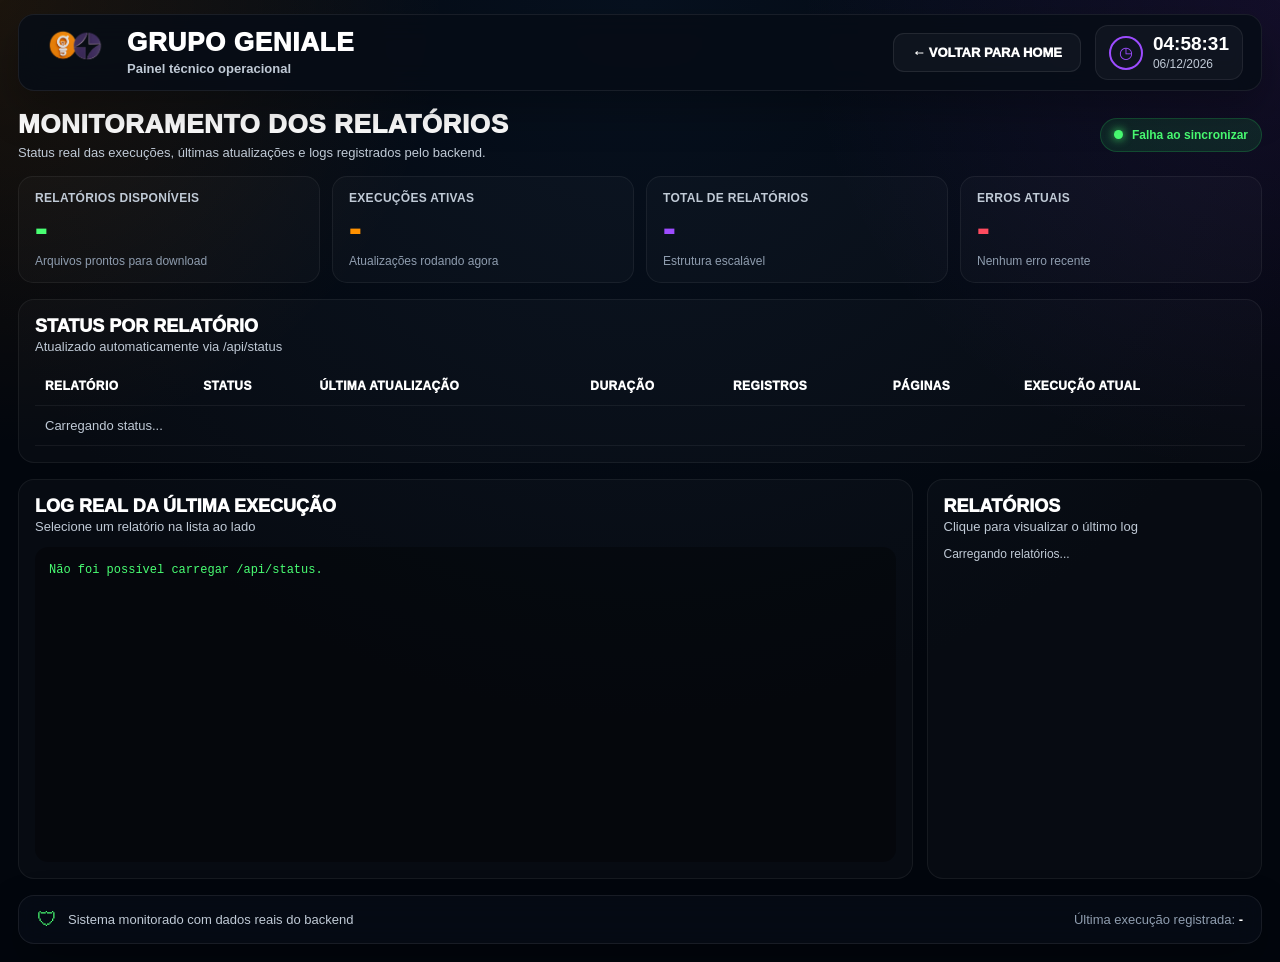
==== commit ee4fa768: "Refactor estrutural — painel técnico real, branding Grupo Geniale e arquitetura escalável Admin deix" ====
--- a/static/admin.html
+++ b/static/admin.html
@@ -13,11 +13,11 @@
     <main class="admin-container">
 
         <header class="admin-topbar compact-panel">
-            <div class="admin-top-left">
-                <img src="/static/grupo_geniale.png" class="grupo-logo" alt="Grupo Geniale">
-                <div>
-                    <h1>PAINEL TÉCNICO</h1>
-                    <span>Monitoramento operacional do gerador de planilhas</span>
+            <div class="brand-main">
+                <img src="/static/grupo_geniale.png" class="brand-logo" alt="Grupo Geniale">
+                <div class="brand-text">
+                    <strong>GRUPO GENIALE</strong>
+                    <span>Painel técnico operacional</span>
                 </div>
             </div>
 
@@ -34,113 +34,95 @@
             </div>
         </header>
 
+        <section class="admin-title-row">
+            <div>
+                <h1>MONITORAMENTO DOS RELATÓRIOS</h1>
+                <p>Status real das execuções, últimas atualizações e logs registrados pelo backend.</p>
+            </div>
+            <div class="admin-sync-pill">
+                <span class="status-dot"></span>
+                <strong id="admin-last-sync">Sincronizando...</strong>
+            </div>
+        </section>
+
         <section class="metrics-grid compact-metrics">
             <div class="metric-card green">
-                <span>STATUS GERAL</span>
-                <strong>OK</strong>
-                <small>Sistema operacional</small>
-            </div>
-
-            <div class="metric-card blue">
-                <span>DURAÇÃO</span>
-                <strong id="metric-duration">42s</strong>
-                <small>Última atualização</small>
+                <span>RELATÓRIOS DISPONÍVEIS</span>
+                <strong id="metric-available">-</strong>
+                <small>Arquivos prontos para download</small>
             </div>
 
             <div class="metric-card orange">
-                <span>REGISTROS</span>
-                <strong id="metric-registers">12.482</strong>
-                <small>Total processados</small>
+                <span>EXECUÇÕES ATIVAS</span>
+                <strong id="metric-active">-</strong>
+                <small>Atualizações rodando agora</small>
             </div>
 
             <div class="metric-card purple">
-                <span>PÁGINAS OMIE</span>
-                <strong id="metric-pages">114</strong>
-                <small>Total de páginas</small>
-            </div>
-
-            <div class="metric-card cyan">
-                <span>MODO</span>
-                <strong>Completo</strong>
-                <small>Tipo de execução</small>
-            </div>
-
-            <div class="metric-card cyan">
-                <span>WORKERS</span>
-                <strong id="metric-workers">4</strong>
-                <small>Threads ativas</small>
-            </div>
-
-            <div class="metric-card green">
-                <span>CACHE</span>
-                <strong>HIT</strong>
-                <small>Dados otimizados</small>
-            </div>
-
-            <div class="metric-card orange">
-                <span>USO OMIE</span>
-                <strong>114 / 5.000</strong>
-                <small>Limite de requisições</small>
+                <span>TOTAL DE RELATÓRIOS</span>
+                <strong id="metric-total">-</strong>
+                <small>Estrutura escalável</small>
+            </div>
+
+            <div class="metric-card red">
+                <span>ERROS ATUAIS</span>
+                <strong id="metric-errors">-</strong>
+                <small id="metric-last-error">Nenhum erro recente</small>
+            </div>
+        </section>
+
+        <section class="admin-table-panel">
+            <div class="panel-header">
+                <div>
+                    <h2>STATUS POR RELATÓRIO</h2>
+                    <span>Atualizado automaticamente via /api/status</span>
+                </div>
+            </div>
+
+            <div class="reports-table-wrap">
+                <table class="reports-table">
+                    <thead>
+                        <tr>
+                            <th>Relatório</th>
+                            <th>Status</th>
+                            <th>Última atualização</th>
+                            <th>Duração</th>
+                            <th>Registros</th>
+                            <th>Páginas</th>
+                            <th>Execução atual</th>
+                        </tr>
+                    </thead>
+                    <tbody id="admin-report-rows">
+                        <tr>
+                            <td colspan="7">Carregando status...</td>
+                        </tr>
+                    </tbody>
+                </table>
             </div>
         </section>
 
         <section class="admin-bottom-grid compact-bottom-grid">
             <div class="logs-panel">
                 <div class="panel-header">
-                    <h2>LOGS DA ÚLTIMA EXECUÇÃO</h2>
-                    <button class="clear-btn">🗑 LIMPAR LOGS</button>
-                </div>
-
-                <pre id="system-log">[08:00:40] Iniciando atualização — GENIALE COMERCIAL
-[08:00:40] Modo de execução: COMPLETO
-[08:00:40] Workers iniciados: 4
-[08:00:41] Buscando dados da OMIE...
-[08:00:42] Página 1/114 carregada (100 registros)
-[08:00:42] Página 2/114 carregada (100 registros)
-[08:00:43] Página 3/114 carregada (100 registros)
-[08:00:43] ...
-
-[08:01:05] Processamento concluído
-[08:01:05] Registros processados: 12.482
-[08:01:05] Cache: HIT
-[08:01:05] Duração total: 42s
-
-[08:01:05] Atualização finalizada com sucesso!</pre>
+                    <div>
+                        <h2>LOG REAL DA ÚLTIMA EXECUÇÃO</h2>
+                        <span id="selected-log-title">Selecione um relatório na lista ao lado</span>
+                    </div>
+                </div>
+
+                <pre id="system-log">Carregando logs reais...</pre>
             </div>
 
             <div class="history-panel">
                 <div class="panel-header">
-                    <h2>HISTÓRICO RECENTE</h2>
-                </div>
-
-                <div class="history-list">
-                    <div class="history-item">
-                        <div class="history-dot"></div>
-                        <span>13/05/2025 08:01:05</span>
-                        <strong>Sucesso</strong>
-                        <small>42s</small>
+                    <div>
+                        <h2>RELATÓRIOS</h2>
+                        <span>Clique para visualizar o último log</span>
                     </div>
-
-                    <div class="history-item">
-                        <div class="history-dot"></div>
-                        <span>13/05/2025 07:31:02</span>
-                        <strong>Sucesso</strong>
-                        <small>38s</small>
-                    </div>
-
-                    <div class="history-item">
-                        <div class="history-dot"></div>
-                        <span>13/05/2025 07:01:03</span>
-                        <strong>Sucesso</strong>
-                        <small>41s</small>
-                    </div>
-
-                    <div class="history-item">
-                        <div class="history-dot"></div>
-                        <span>13/05/2025 06:31:04</span>
-                        <strong>Sucesso</strong>
-                        <small>39s</small>
-                    </div>
+                </div>
+
+                <div class="history-list" id="admin-report-list">
+                    <div class="history-empty">Carregando relatórios...</div>
                 </div>
             </div>
         </section>
@@ -148,18 +130,21 @@
         <footer class="admin-footer compact-panel">
             <div class="admin-footer-left">
                 <div class="shield-icon">🛡</div>
-                Sistema monitorado em tempo real
+                Sistema monitorado com dados reais do backend
             </div>
 
             <div class="admin-footer-right">
-                Última atualização:
-                <strong>13/05/2025 08:01:05</strong>
+                Última execução registrada:
+                <strong id="footer-last-execution">-</strong>
             </div>
         </footer>
 
     </main>
 
     <script>
+        let ultimoStatus = null;
+        let relatorioSelecionado = null;
+
         function atualizarRelogioAdmin() {
             const agora = new Date();
 
@@ -167,8 +152,127 @@
             document.getElementById("admin-clock-date").innerText = agora.toLocaleDateString("pt-BR");
         }
 
+        function textoStatus(cor) {
+            if (cor === "atualizando") return "ATUALIZANDO";
+            if (cor === "erro") return "ERRO";
+            if (cor === "pendente") return "PENDENTE";
+            return "OK";
+        }
+
+        function classeStatus(cor) {
+            return `status-pill ${cor || "ok"}`;
+        }
+
+        function renderizarMetricas(resumo) {
+            document.getElementById("metric-available").innerText = `${resumo.disponiveis || 0}/${resumo.total_relatorios || 0}`;
+            document.getElementById("metric-active").innerText = resumo.ativos || 0;
+            document.getElementById("metric-total").innerText = resumo.total_relatorios || 0;
+            document.getElementById("metric-errors").innerText = resumo.erros || 0;
+            document.getElementById("metric-last-error").innerText = resumo.ultimo_erro || "Nenhum erro recente";
+            document.getElementById("footer-last-execution").innerText = resumo.ultima_execucao || "-";
+            document.getElementById("admin-last-sync").innerText = `Sincronizado às ${new Date().toLocaleTimeString("pt-BR", { hour12: false })}`;
+        }
+
+        function renderizarTabela(relatorios) {
+            const tbody = document.getElementById("admin-report-rows");
+            const linhas = Object.keys(relatorios).map((tipo) => {
+                const item = relatorios[tipo];
+                const metricas = item.metricas || {};
+                const execucaoAtual = item.em_execucao
+                    ? `Desde ${item.inicio_execucao || "agora"} · ${item.duracao_execucao || "em andamento"}`
+                    : "-";
+
+                return `
+                    <tr onclick="selecionarRelatorio('${tipo}')">
+                        <td>
+                            <strong>${item.nome}</strong>
+                            <small>${item.titulo || ""}</small>
+                        </td>
+                        <td>
+                            <div class="${classeStatus(item.cor)}">
+                                <div class="status-dot"></div>
+                                <strong>${textoStatus(item.cor)}</strong>
+                            </div>
+                        </td>
+                        <td>${item.ultima || "-"}</td>
+                        <td>${item.em_execucao ? (item.duracao_execucao || "Rodando") : (metricas.duracao || "-")}</td>
+                        <td>${metricas.registros || "0"}</td>
+                        <td>${metricas.paginas || "0"}</td>
+                        <td>${execucaoAtual}</td>
+                    </tr>
+                `;
+            }).join("");
+
+            tbody.innerHTML = linhas || `<tr><td colspan="7">Nenhum relatório configurado.</td></tr>`;
+        }
+
+        function renderizarLista(relatorios) {
+            const lista = document.getElementById("admin-report-list");
+            const itens = Object.keys(relatorios).map((tipo) => {
+                const item = relatorios[tipo];
+                const metricas = item.metricas || {};
+                const ativo = tipo === relatorioSelecionado ? "active" : "";
+
+                return `
+                    <button class="history-button ${ativo}" onclick="selecionarRelatorio('${tipo}')">
+                        <div class="history-dot ${item.cor || "ok"}"></div>
+                        <span>${item.nome}</span>
+                        <strong>${textoStatus(item.cor)}</strong>
+                        <small>${item.em_execucao ? (item.duracao_execucao || "rodando") : (metricas.duracao || "-")}</small>
+                    </button>
+                `;
+            }).join("");
+
+            lista.innerHTML = itens || `<div class="history-empty">Nenhum relatório encontrado.</div>`;
+        }
+
+        function selecionarRelatorio(tipo) {
+            relatorioSelecionado = tipo;
+
+            if (!ultimoStatus || !ultimoStatus.relatorios || !ultimoStatus.relatorios[tipo]) {
+                return;
+            }
+
+            const item = ultimoStatus.relatorios[tipo];
+            const log = item.ultimo_log || "Sem histórico de atualização";
+
+            document.getElementById("selected-log-title").innerText = `${item.nome} · ${item.texto}`;
+            document.getElementById("system-log").innerText = log;
+
+            renderizarLista(ultimoStatus.relatorios);
+        }
+
+        async function atualizarPainel() {
+            try {
+                const resposta = await fetch("/api/status");
+                const dados = await resposta.json();
+
+                ultimoStatus = dados;
+
+                renderizarMetricas(dados.resumo || {});
+                renderizarTabela(dados.relatorios || {});
+                renderizarLista(dados.relatorios || {});
+
+                if (!relatorioSelecionado) {
+                    const primeiroTipo = Object.keys(dados.relatorios || {})[0];
+                    if (primeiroTipo) {
+                        selecionarRelatorio(primeiroTipo);
+                    }
+                } else {
+                    selecionarRelatorio(relatorioSelecionado);
+                }
+            } catch (erro) {
+                console.log(erro);
+                document.getElementById("admin-last-sync").innerText = "Falha ao sincronizar";
+                document.getElementById("system-log").innerText = "Não foi possível carregar /api/status.";
+            }
+        }
+
         atualizarRelogioAdmin();
+        atualizarPainel();
+
         setInterval(atualizarRelogioAdmin, 1000);
+        setInterval(atualizarPainel, 5000);
     </script>
 
 </body>
--- a/static/style.css
+++ b/static/style.css
@@ -53,38 +53,68 @@
 }
 
 /* ===================================================== */
+/* BRANDING */
+/* ===================================================== */
+
+.brand-main,
+.login-brand-main {
+    display: flex;
+    align-items: center;
+    gap: 14px;
+    min-width: 0;
+}
+
+.brand-logo {
+    display: block;
+    width: 76px;
+    max-height: 54px;
+    object-fit: contain;
+}
+
+.brand-text strong,
+.login-brand-main strong {
+    display: block;
+    color: #ffffff;
+    font-size: 26px;
+    line-height: 1;
+    font-weight: 950;
+    letter-spacing: 0.7px;
+}
+
+.brand-text span,
+.login-brand-main span {
+    display: block;
+    margin-top: 6px;
+    color: var(--text-soft);
+    font-size: 13px;
+    font-weight: 700;
+}
+
+/* ===================================================== */
 /* HOME */
 /* ===================================================== */
 
-.home-container {
+.home-container,
+.admin-container {
     width: 100%;
     max-width: 1680px;
     margin: 0 auto;
     padding: 14px 18px 18px;
 }
 
-/* ===================================================== */
-/* TOPBAR */
-/* ===================================================== */
-
-.topbar {
+.topbar,
+.admin-topbar {
     display: flex;
     justify-content: space-between;
     align-items: center;
+    gap: 18px;
     min-height: 74px;
     padding: 10px 18px;
     border-radius: 16px;
 }
 
-.top-logo {
-    display: block;
-    width: 190px;
-    max-height: 58px;
-    object-fit: contain;
-    object-position: left center;
-}
-
-.topbar-right {
+.topbar-right,
+.admin-top-right {
     display: flex;
     align-items: center;
     gap: 14px;
@@ -144,188 +174,11 @@
     gap: 9px;
     color: var(--green);
     font-size: 13px;
-    font-weight: 800;
-    letter-spacing: 0.3px;
-}
-
-.online-dot {
-    width: 9px;
-    height: 9px;
-    border-radius: 50%;
-    background: var(--green);
-    box-shadow: 0 0 12px var(--green);
-}
-
-/* ===================================================== */
-/* TITLE */
-/* ===================================================== */
-
-.hero-title {
-    margin-top: 18px;
-    display: flex;
-    align-items: center;
-    justify-content: center;
-    gap: 16px;
-}
-
-.hero-line {
-    width: 86px;
-    height: 2px;
-    background: linear-gradient(90deg, transparent, var(--orange), transparent);
-}
-
-.hero-title h1 {
-    font-size: 28px;
-    font-weight: 900;
-    letter-spacing: 1px;
-}
-
-.hero-subtitle {
-    margin-top: 7px;
-    text-align: center;
-    color: var(--text-soft);
-    font-size: 13px;
-}
-
-/* ===================================================== */
-/* REPORT CARDS */
-/* ===================================================== */
-
-.reports-grid {
-    margin-top: 22px;
-    display: flex;
-    flex-direction: column;
-    gap: 12px;
-}
-
-.report-card {
-    position: relative;
-    overflow: hidden;
-    display: grid;
-    grid-template-columns: 132px minmax(280px, 1fr) 240px 190px;
-    align-items: center;
-    gap: 18px;
-    min-height: 112px;
-    padding: 12px 18px;
-    border-radius: 16px;
-    border: 1px solid var(--border-soft);
-    background: linear-gradient(180deg, rgba(6, 14, 24, 0.94), rgba(4, 8, 16, 0.94));
-    transition: transform 0.22s ease, border-color 0.22s ease, box-shadow 0.22s ease;
-}
-
-.report-card:hover {
-    transform: translateY(-1px);
-    border-color: rgba(255, 255, 255, 0.12);
-}
-
-.report-card.geniale {
-    box-shadow: inset 3px 0 0 var(--orange);
-}
-
-.report-card.paniz {
-    box-shadow: inset 3px 0 0 var(--purple);
-}
-
-.report-card.financeiro {
-    box-shadow: inset 3px 0 0 var(--orange), inset -3px 0 0 var(--purple);
-}
-
-.report-left {
-    display: flex;
-    align-items: center;
-    justify-content: center;
-    min-width: 0;
-}
-
-.report-logo {
-    width: 104px;
-    max-height: 76px;
-    object-fit: contain;
-}
-
-.financeiro-stack {
-    display: flex;
-    flex-direction: column;
-    align-items: center;
-    justify-content: center;
-    gap: 3px;
-}
-
-.financeiro-stack img {
-    width: 86px;
-    max-height: 37px;
-    object-fit: contain;
-}
-
-.financeiro-plus {
-    line-height: 1;
-    font-size: 16px;
-    font-weight: 900;
-    color: #ffffff;
-    opacity: 0.82;
-}
-
-.report-center h2 {
-    font-size: 29px;
-    line-height: 1;
-    font-weight: 900;
-    letter-spacing: 0.2px;
-}
-
-.report-center span {
-    display: block;
-    margin-top: 7px;
-    color: #d7dce2;
-    font-size: 14px;
-}
-
-.geniale h2 {
-    color: var(--orange);
-}
-
-.paniz h2 {
-    color: var(--purple);
-}
-
-.financeiro h2 {
-    background: linear-gradient(90deg, var(--orange), var(--purple));
-    -webkit-background-clip: text;
-    -webkit-text-fill-color: transparent;
-}
-
-.report-status {
-    display: flex;
-    flex-direction: column;
-    gap: 5px;
-}
-
-.status-pill {
-    display: inline-flex;
-    align-items: center;
-    gap: 9px;
-    width: fit-content;
-    padding: 7px 12px;
-    border-radius: 999px;
-    font-size: 12px;
     font-weight: 900;
     letter-spacing: 0.3px;
 }
 
-.status-pill.ok {
-    background: rgba(41, 255, 99, 0.12);
-    color: var(--green);
-}
-
-.status-pill.atualizando {
-    background: rgba(255, 145, 0, 0.13);
-    color: var(--orange-light);
-}
-
-.status-pill.erro {
-    background: rgba(255, 75, 95, 0.14);
-    color: var(--red);
-}
-
+.online-dot,
 .status-dot {
     width: 9px;
     height: 9px;
@@ -334,6 +187,184 @@
     box-shadow: 0 0 10px currentColor;
 }
 
+.online-dot {
+    color: var(--green);
+    background: var(--green);
+}
+
+.hero-title {
+    margin-top: 18px;
+    display: flex;
+    align-items: center;
+    justify-content: center;
+    gap: 16px;
+}
+
+.hero-line {
+    width: 86px;
+    height: 2px;
+    background: linear-gradient(90deg, transparent, var(--orange), transparent);
+}
+
+.hero-title h1 {
+    font-size: 28px;
+    font-weight: 950;
+    letter-spacing: 1px;
+}
+
+.hero-subtitle {
+    margin-top: 7px;
+    text-align: center;
+    color: var(--text-soft);
+    font-size: 13px;
+}
+
+.reports-grid {
+    margin-top: 22px;
+    display: grid;
+    grid-template-columns: repeat(auto-fit, minmax(520px, 1fr));
+    gap: 12px;
+}
+
+.report-card {
+    position: relative;
+    overflow: hidden;
+    display: grid;
+    grid-template-columns: 112px minmax(220px, 1fr) 205px 160px;
+    align-items: center;
+    gap: 15px;
+    min-height: 104px;
+    padding: 12px 16px;
+    border-radius: 16px;
+    border: 1px solid var(--border-soft);
+    background: linear-gradient(180deg, rgba(6, 14, 24, 0.94), rgba(4, 8, 16, 0.94));
+    transition: transform 0.22s ease, border-color 0.22s ease, box-shadow 0.22s ease;
+}
+
+.report-card:hover {
+    transform: translateY(-1px);
+    border-color: rgba(255, 255, 255, 0.12);
+}
+
+.report-card.geniale {
+    box-shadow: inset 3px 0 0 var(--orange);
+}
+
+.report-card.paniz {
+    box-shadow: inset 3px 0 0 var(--purple);
+}
+
+.report-card.financeiro {
+    box-shadow: inset 3px 0 0 var(--orange), inset -3px 0 0 var(--purple);
+}
+
+.report-left {
+    display: flex;
+    align-items: center;
+    justify-content: center;
+    min-width: 0;
+}
+
+.report-logo {
+    width: 92px;
+    max-height: 64px;
+    object-fit: contain;
+}
+
+.financeiro-stack {
+    display: flex;
+    flex-direction: column;
+    align-items: center;
+    justify-content: center;
+    gap: 3px;
+}
+
+.financeiro-stack img {
+    width: 78px;
+    max-height: 34px;
+    object-fit: contain;
+}
+
+.financeiro-plus {
+    line-height: 1;
+    font-size: 14px;
+    font-weight: 950;
+    color: #ffffff;
+    opacity: 0.82;
+}
+
+.report-center h2 {
+    font-size: 25px;
+    line-height: 1;
+    font-weight: 950;
+    letter-spacing: 0.2px;
+}
+
+.report-center span,
+.report-center small {
+    display: block;
+    margin-top: 5px;
+    color: #d7dce2;
+    font-size: 13px;
+}
+
+.report-center small {
+    color: var(--text-muted);
+    font-size: 12px;
+}
+
+.geniale h2 {
+    color: var(--orange);
+}
+
+.paniz h2 {
+    color: var(--purple);
+}
+
+.financeiro h2 {
+    background: linear-gradient(90deg, var(--orange), var(--purple));
+    -webkit-background-clip: text;
+    -webkit-text-fill-color: transparent;
+}
+
+.report-status {
+    display: flex;
+    flex-direction: column;
+    gap: 5px;
+}
+
+.status-pill {
+    display: inline-flex;
+    align-items: center;
+    gap: 9px;
+    width: fit-content;
+    padding: 7px 12px;
+    border-radius: 999px;
+    font-size: 12px;
+    font-weight: 950;
+    letter-spacing: 0.3px;
+}
+
+.status-pill.ok {
+    background: rgba(41, 255, 99, 0.12);
+    color: var(--green);
+}
+
+.status-pill.atualizando {
+    background: rgba(255, 145, 0, 0.13);
+    color: var(--orange-light);
+}
+
+.status-pill.erro {
+    background: rgba(255, 75, 95, 0.14);
+    color: var(--red);
+}
+
+.status-pill.pendente {
+    background: rgba(44, 160, 255, 0.14);
+    color: var(--blue);
+}
+
 .report-status small {
     color: var(--text-muted);
     font-size: 12px;
@@ -341,8 +372,8 @@
 
 .report-status span {
     color: #f2f6fb;
-    font-size: 13px;
-    font-weight: 700;
+    font-size: 12px;
+    font-weight: 750;
 }
 
 .report-actions {
@@ -353,16 +384,16 @@
 
 .action-btn {
     width: 100%;
-    min-height: 39px;
-    padding: 10px 13px;
+    min-height: 38px;
+    padding: 9px 12px;
     border-radius: 11px;
     border: none;
     text-decoration: none;
     display: flex;
     align-items: center;
     justify-content: center;
-    font-size: 13px;
-    font-weight: 900;
+    font-size: 12px;
+    font-weight: 950;
     cursor: pointer;
     transition: transform 0.18s ease, opacity 0.18s ease, filter 0.18s ease;
 }
@@ -387,10 +418,6 @@
     background: rgba(255, 255, 255, 0.035);
     border: 1px solid rgba(255, 255, 255, 0.085);
 }
-
-/* ===================================================== */
-/* SCHEDULE / FOOTER HOME */
-/* ===================================================== */
 
 .schedule-box {
     margin-top: 16px;
@@ -418,7 +445,7 @@
 .schedule-left strong {
     display: block;
     font-size: 14px;
-    font-weight: 900;
+    font-weight: 950;
     letter-spacing: 0.3px;
 }
 
@@ -428,7 +455,8 @@
     font-size: 13px;
 }
 
-.footer-home {
+.footer-home,
+.admin-footer {
     margin-top: 16px;
     display: flex;
     align-items: center;
@@ -458,7 +486,7 @@
     border-radius: 11px;
     text-decoration: none;
     font-size: 13px;
-    font-weight: 900;
+    font-weight: 950;
     white-space: nowrap;
     transition: transform 0.18s ease, filter 0.18s ease;
 }
@@ -479,9 +507,14 @@
     transform: translateY(-1px);
 }
 
-.footer-dev {
+.footer-dev,
+.admin-footer-right {
     color: var(--text-muted);
     font-size: 13px;
+}
+
+.admin-footer-right strong {
+    color: #ffffff;
 }
 
 /* ===================================================== */
@@ -521,33 +554,16 @@
     pointer-events: none;
 }
 
-.login-brand-stack {
+.login-brand-main {
     position: relative;
-    display: flex;
-    flex-direction: column;
-    align-items: center;
-    gap: 5px;
+    justify-content: center;
     margin-bottom: 20px;
 }
 
-.login-geniale-logo {
-    width: 185px;
-    max-height: 92px;
+.login-group-logo {
+    width: 72px;
+    max-height: 58px;
     object-fit: contain;
-}
-
-.login-paniz-logo {
-    width: 132px;
-    max-height: 52px;
-    object-fit: contain;
-}
-
-.login-plus {
-    font-size: 19px;
-    line-height: 1;
-    font-weight: 900;
-    color: #ffffff;
-    opacity: 0.82;
 }
 
 .login-header {
@@ -576,7 +592,7 @@
 .login-header h1 {
     font-size: 24px;
     line-height: 1;
-    font-weight: 900;
+    font-weight: 950;
     background: linear-gradient(90deg, var(--orange), var(--purple));
     -webkit-background-clip: text;
     -webkit-text-fill-color: transparent;
@@ -597,7 +613,7 @@
     color: #ffd4da;
     background: rgba(255, 75, 95, 0.12);
     font-size: 13px;
-    font-weight: 800;
+    font-weight: 850;
 }
 
 .login-form {
@@ -611,7 +627,7 @@
 .login-form label {
     color: #e8eef6;
     font-size: 13px;
-    font-weight: 800;
+    font-weight: 850;
 }
 
 .login-form input {
@@ -640,7 +656,7 @@
     color: #ffffff;
     background: linear-gradient(90deg, var(--orange), var(--purple));
     font-size: 14px;
-    font-weight: 900;
+    font-weight: 950;
     cursor: pointer;
     transition: transform 0.18s ease, filter 0.18s ease;
 }
@@ -658,7 +674,7 @@
     text-align: center;
     text-decoration: none;
     font-size: 13px;
-    font-weight: 800;
+    font-weight: 850;
 }
 
 .login-back:hover {
@@ -666,57 +682,41 @@
 }
 
 /* ===================================================== */
-/* ADMIN */
-/* ===================================================== */
-
-.admin-container {
-    width: 100%;
-    max-width: 1680px;
-    margin: 0 auto;
-    padding: 14px 18px 18px;
-}
-
-.admin-topbar {
-    display: flex;
+/* ADMIN REAL */
+/* ===================================================== */
+
+.admin-title-row {
+    margin-top: 18px;
+    display: flex;
+    align-items: center;
     justify-content: space-between;
-    align-items: center;
     gap: 18px;
-    min-height: 74px;
-    padding: 10px 18px;
-    border-radius: 16px;
-}
-
-.admin-top-left {
-    display: flex;
-    align-items: center;
-    gap: 14px;
-}
-
-.grupo-logo {
-    display: block;
-    width: 172px;
-    max-height: 58px;
-    object-fit: contain;
-    object-position: left center;
-}
-
-.admin-top-left h1 {
-    font-size: 27px;
-    line-height: 1;
-    font-weight: 900;
-}
-
-.admin-top-left span {
-    display: block;
-    margin-top: 6px;
+}
+
+.admin-title-row h1 {
+    font-size: 26px;
+    font-weight: 950;
+    letter-spacing: 0.6px;
+}
+
+.admin-title-row p,
+.panel-header span {
+    margin-top: 5px;
     color: var(--text-soft);
     font-size: 13px;
 }
 
-.admin-top-right {
-    display: flex;
-    align-items: center;
-    gap: 12px;
+.admin-sync-pill {
+    display: inline-flex;
+    align-items: center;
+    gap: 9px;
+    padding: 9px 13px;
+    border-radius: 999px;
+    color: var(--green);
+    background: rgba(41, 255, 99, 0.10);
+    border: 1px solid rgba(41, 255, 99, 0.18);
+    font-size: 12px;
+    white-space: nowrap;
 }
 
 .metrics-grid {
@@ -738,7 +738,7 @@
     display: block;
     color: var(--text-soft);
     font-size: 12px;
-    font-weight: 800;
+    font-weight: 850;
     letter-spacing: 0.3px;
 }
 
@@ -747,7 +747,7 @@
     margin-top: 7px;
     font-size: 34px;
     line-height: 1;
-    font-weight: 900;
+    font-weight: 950;
 }
 
 .metric-card small {
@@ -755,6 +755,7 @@
     margin-top: 8px;
     color: var(--text-muted);
     font-size: 12px;
+    word-break: break-word;
 }
 
 .metric-card.green strong {
@@ -777,15 +778,14 @@
     color: var(--cyan);
 }
 
-.admin-bottom-grid {
-    margin-top: 16px;
-    display: grid;
-    grid-template-columns: minmax(0, 2fr) minmax(340px, 0.9fr);
-    gap: 14px;
-}
-
+.metric-card.red strong {
+    color: var(--red);
+}
+
+.admin-table-panel,
 .logs-panel,
 .history-panel {
+    margin-top: 16px;
     padding: 16px;
     border-radius: 16px;
     border: 1px solid rgba(255, 255, 255, 0.06);
@@ -802,18 +802,70 @@
 
 .panel-header h2 {
     font-size: 18px;
-    font-weight: 900;
-}
-
-.clear-btn {
-    padding: 9px 12px;
-    border-radius: 10px;
-    border: none;
-    color: #ff6b6b;
-    background: rgba(255, 0, 0, 0.12);
-    font-size: 12px;
-    font-weight: 900;
+    font-weight: 950;
+}
+
+.reports-table-wrap {
+    width: 100%;
+    overflow-x: auto;
+}
+
+.reports-table {
+    width: 100%;
+    min-width: 980px;
+    border-collapse: collapse;
+}
+
+.reports-table th,
+.reports-table td {
+    padding: 12px 10px;
+    border-bottom: 1px solid rgba(255, 255, 255, 0.06);
+    text-align: left;
+    vertical-align: middle;
+    color: var(--text-soft);
+    font-size: 13px;
+}
+
+.reports-table th {
+    color: #ffffff;
+    font-size: 12px;
+    font-weight: 950;
+    letter-spacing: 0.4px;
+    text-transform: uppercase;
+}
+
+.reports-table tbody tr {
     cursor: pointer;
+    transition: background 0.18s ease;
+}
+
+.reports-table tbody tr:hover {
+    background: rgba(255, 255, 255, 0.025);
+}
+
+.reports-table td strong {
+    display: block;
+    color: #ffffff;
+    font-size: 13px;
+}
+
+.reports-table td small {
+    display: block;
+    margin-top: 4px;
+    color: var(--text-muted);
+    font-size: 12px;
+}
+
+.admin-bottom-grid {
+    margin-top: 16px;
+    display: grid;
+    grid-template-columns: minmax(0, 2fr) minmax(320px, 0.75fr);
+    gap: 14px;
+}
+
+.logs-panel,
+.history-panel {
+    margin-top: 0;
 }
 
 #system-log {
@@ -832,17 +884,28 @@
 .history-list {
     display: flex;
     flex-direction: column;
-    gap: 12px;
-}
-
-.history-item {
+    gap: 9px;
+}
+
+.history-button {
+    width: 100%;
     display: grid;
     grid-template-columns: 10px 1fr auto auto;
     align-items: center;
     gap: 10px;
     padding: 10px;
+    border: 1px solid rgba(255, 255, 255, 0.045);
     border-radius: 12px;
+    color: inherit;
     background: rgba(255, 255, 255, 0.022);
+    cursor: pointer;
+    text-align: left;
+}
+
+.history-button:hover,
+.history-button.active {
+    border-color: rgba(255, 145, 0, 0.35);
+    background: rgba(255, 145, 0, 0.065);
 }
 
 .history-dot {
@@ -850,37 +913,39 @@
     height: 9px;
     border-radius: 50%;
     background: var(--green);
-    box-shadow: 0 0 10px var(--green);
-}
-
-.history-item span,
-.history-item small {
+    box-shadow: 0 0 10px currentColor;
+}
+
+.history-dot.ok {
+    color: var(--green);
+    background: var(--green);
+}
+
+.history-dot.atualizando {
+    color: var(--orange);
+    background: var(--orange);
+}
+
+.history-dot.erro {
+    color: var(--red);
+    background: var(--red);
+}
+
+.history-dot.pendente {
+    color: var(--blue);
+    background: var(--blue);
+}
+
+.history-button span,
+.history-button small,
+.history-empty {
     color: var(--text-soft);
     font-size: 12px;
 }
 
-.history-item strong {
-    color: var(--green);
-    font-size: 12px;
-}
-
-.admin-footer {
-    margin-top: 16px;
-    display: flex;
-    justify-content: space-between;
-    align-items: center;
-    gap: 16px;
-    padding: 12px 18px;
-    border-radius: 16px;
-}
-
-.admin-footer-right {
-    color: var(--text-soft);
-    font-size: 13px;
-}
-
-.admin-footer-right strong {
-    color: #ffffff;
+.history-button strong {
+    color: #ffffff;
+    font-size: 12px;
 }
 
 /* ===================================================== */
@@ -920,7 +985,7 @@
 .success-title,
 .error-title {
     font-size: 24px;
-    font-weight: 900;
+    font-weight: 950;
 }
 
 .success-subtitle,
@@ -942,22 +1007,28 @@
     color: #ffffff;
     background: linear-gradient(90deg, var(--orange), var(--orange-light));
     font-size: 13px;
-    font-weight: 900;
+    font-weight: 950;
     cursor: pointer;
 }
 
 /* ===================================================== */
 /* RESPONSIVE */
 /* ===================================================== */
+
+@media (max-width: 1450px) {
+    .reports-grid {
+        grid-template-columns: 1fr;
+    }
+}
 
 @media (max-width: 1200px) {
     .report-card {
-        grid-template-columns: 120px 1fr;
-    }
-
-    .report-status,
+        grid-template-columns: 110px 1fr 190px;
+    }
+
     .report-actions {
-        grid-column: span 1;
+        grid-column: 2 / span 2;
+        flex-direction: row;
     }
 
     .metrics-grid {
@@ -979,23 +1050,28 @@
     .admin-topbar,
     .footer-home,
     .schedule-box,
-    .admin-footer {
+    .admin-footer,
+    .admin-title-row {
         flex-direction: column;
         align-items: stretch;
     }
 
     .topbar-right,
     .admin-top-right,
-    .schedule-left {
+    .schedule-left,
+    .brand-main {
         flex-direction: column;
-        align-items: stretch;
-    }
-
-    .top-logo,
-    .grupo-logo {
-        width: 150px;
-        margin: 0 auto;
-        object-position: center;
+        align-items: center;
+        text-align: center;
+    }
+
+    .brand-logo {
+        width: 70px;
+    }
+
+    .brand-text strong,
+    .login-brand-main strong {
+        font-size: 22px;
     }
 
     .hero-title h1 {
@@ -1017,6 +1093,11 @@
         align-items: center;
     }
 
+    .report-actions {
+        grid-column: auto;
+        flex-direction: column;
+    }
+
     .metrics-grid {
         grid-template-columns: 1fr;
     }
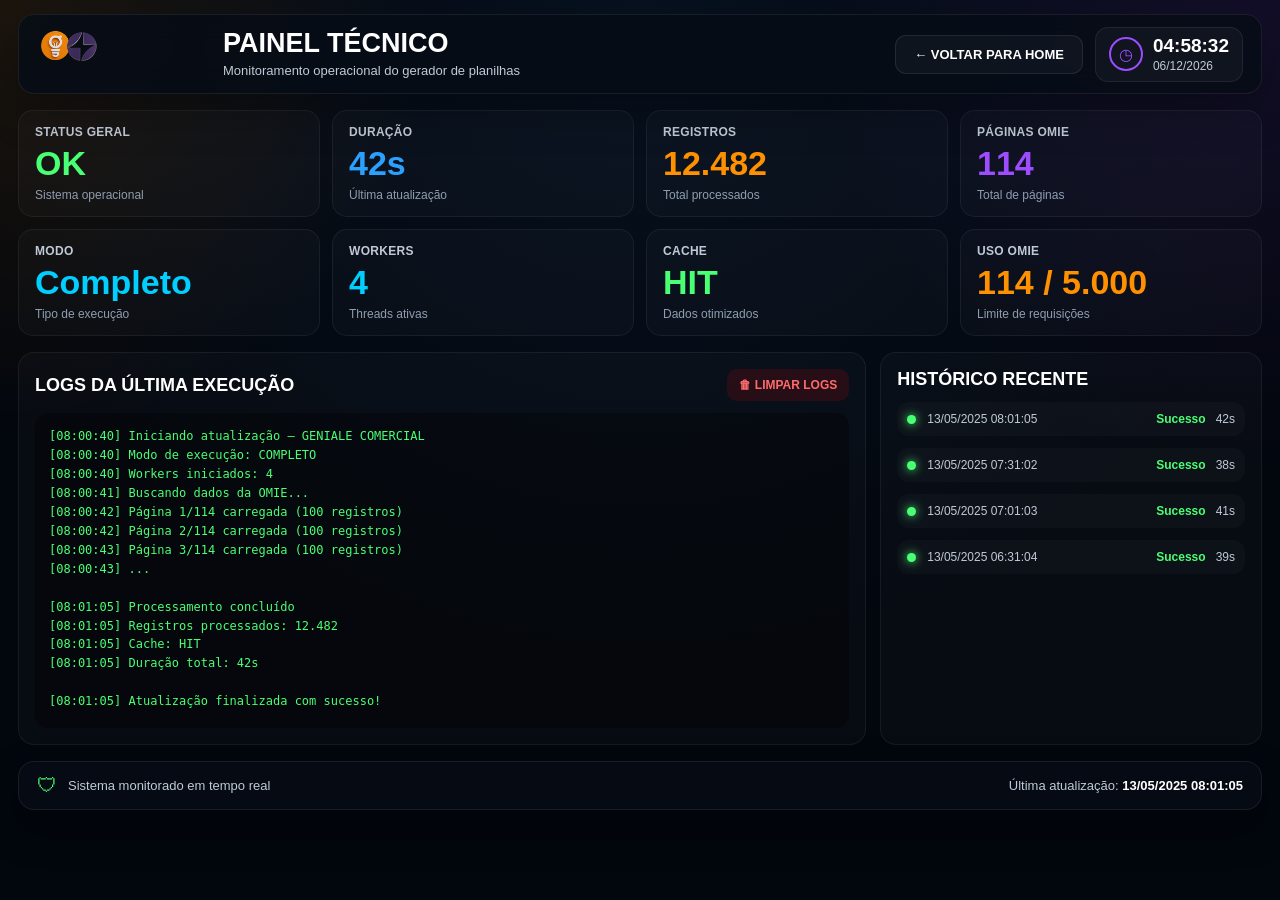
==== commit 5064254e: "UX refinement — grupo compartilhado Geniale + Financeiro Home agora deixa claro que Geniale + Financ" ====
--- a/static/admin.html
+++ b/static/admin.html
@@ -13,11 +13,11 @@
     <main class="admin-container">
 
         <header class="admin-topbar compact-panel">
-            <div class="brand-main">
-                <img src="/static/grupo_geniale.png" class="brand-logo" alt="Grupo Geniale">
-                <div class="brand-text">
-                    <strong>GRUPO GENIALE</strong>
-                    <span>Painel técnico operacional</span>
+            <div class="admin-top-left">
+                <img src="/static/grupo_geniale.png" class="grupo-logo" alt="Grupo Geniale">
+                <div>
+                    <h1>PAINEL TÉCNICO</h1>
+                    <span>Monitoramento operacional do gerador de planilhas</span>
                 </div>
             </div>
 
@@ -34,95 +34,113 @@
             </div>
         </header>
 
-        <section class="admin-title-row">
-            <div>
-                <h1>MONITORAMENTO DOS RELATÓRIOS</h1>
-                <p>Status real das execuções, últimas atualizações e logs registrados pelo backend.</p>
-            </div>
-            <div class="admin-sync-pill">
-                <span class="status-dot"></span>
-                <strong id="admin-last-sync">Sincronizando...</strong>
-            </div>
-        </section>
-
         <section class="metrics-grid compact-metrics">
             <div class="metric-card green">
-                <span>RELATÓRIOS DISPONÍVEIS</span>
-                <strong id="metric-available">-</strong>
-                <small>Arquivos prontos para download</small>
+                <span>STATUS GERAL</span>
+                <strong>OK</strong>
+                <small>Sistema operacional</small>
+            </div>
+
+            <div class="metric-card blue">
+                <span>DURAÇÃO</span>
+                <strong id="metric-duration">42s</strong>
+                <small>Última atualização</small>
             </div>
 
             <div class="metric-card orange">
-                <span>EXECUÇÕES ATIVAS</span>
-                <strong id="metric-active">-</strong>
-                <small>Atualizações rodando agora</small>
+                <span>REGISTROS</span>
+                <strong id="metric-registers">12.482</strong>
+                <small>Total processados</small>
             </div>
 
             <div class="metric-card purple">
-                <span>TOTAL DE RELATÓRIOS</span>
-                <strong id="metric-total">-</strong>
-                <small>Estrutura escalável</small>
+                <span>PÁGINAS OMIE</span>
+                <strong id="metric-pages">114</strong>
+                <small>Total de páginas</small>
             </div>
 
-            <div class="metric-card red">
-                <span>ERROS ATUAIS</span>
-                <strong id="metric-errors">-</strong>
-                <small id="metric-last-error">Nenhum erro recente</small>
-            </div>
-        </section>
-
-        <section class="admin-table-panel">
-            <div class="panel-header">
-                <div>
-                    <h2>STATUS POR RELATÓRIO</h2>
-                    <span>Atualizado automaticamente via /api/status</span>
-                </div>
+            <div class="metric-card cyan">
+                <span>MODO</span>
+                <strong>Completo</strong>
+                <small>Tipo de execução</small>
             </div>
 
-            <div class="reports-table-wrap">
-                <table class="reports-table">
-                    <thead>
-                        <tr>
-                            <th>Relatório</th>
-                            <th>Status</th>
-                            <th>Última atualização</th>
-                            <th>Duração</th>
-                            <th>Registros</th>
-                            <th>Páginas</th>
-                            <th>Execução atual</th>
-                        </tr>
-                    </thead>
-                    <tbody id="admin-report-rows">
-                        <tr>
-                            <td colspan="7">Carregando status...</td>
-                        </tr>
-                    </tbody>
-                </table>
+            <div class="metric-card cyan">
+                <span>WORKERS</span>
+                <strong id="metric-workers">4</strong>
+                <small>Threads ativas</small>
+            </div>
+
+            <div class="metric-card green">
+                <span>CACHE</span>
+                <strong>HIT</strong>
+                <small>Dados otimizados</small>
+            </div>
+
+            <div class="metric-card orange">
+                <span>USO OMIE</span>
+                <strong>114 / 5.000</strong>
+                <small>Limite de requisições</small>
             </div>
         </section>
 
         <section class="admin-bottom-grid compact-bottom-grid">
             <div class="logs-panel">
                 <div class="panel-header">
-                    <div>
-                        <h2>LOG REAL DA ÚLTIMA EXECUÇÃO</h2>
-                        <span id="selected-log-title">Selecione um relatório na lista ao lado</span>
-                    </div>
+                    <h2>LOGS DA ÚLTIMA EXECUÇÃO</h2>
+                    <button class="clear-btn">🗑 LIMPAR LOGS</button>
                 </div>
 
-                <pre id="system-log">Carregando logs reais...</pre>
+                <pre id="system-log">[08:00:40] Iniciando atualização — GENIALE COMERCIAL
+[08:00:40] Modo de execução: COMPLETO
+[08:00:40] Workers iniciados: 4
+[08:00:41] Buscando dados da OMIE...
+[08:00:42] Página 1/114 carregada (100 registros)
+[08:00:42] Página 2/114 carregada (100 registros)
+[08:00:43] Página 3/114 carregada (100 registros)
+[08:00:43] ...
+
+[08:01:05] Processamento concluído
+[08:01:05] Registros processados: 12.482
+[08:01:05] Cache: HIT
+[08:01:05] Duração total: 42s
+
+[08:01:05] Atualização finalizada com sucesso!</pre>
             </div>
 
             <div class="history-panel">
                 <div class="panel-header">
-                    <div>
-                        <h2>RELATÓRIOS</h2>
-                        <span>Clique para visualizar o último log</span>
-                    </div>
+                    <h2>HISTÓRICO RECENTE</h2>
                 </div>
 
-                <div class="history-list" id="admin-report-list">
-                    <div class="history-empty">Carregando relatórios...</div>
+                <div class="history-list">
+                    <div class="history-item">
+                        <div class="history-dot"></div>
+                        <span>13/05/2025 08:01:05</span>
+                        <strong>Sucesso</strong>
+                        <small>42s</small>
+                    </div>
+
+                    <div class="history-item">
+                        <div class="history-dot"></div>
+                        <span>13/05/2025 07:31:02</span>
+                        <strong>Sucesso</strong>
+                        <small>38s</small>
+                    </div>
+
+                    <div class="history-item">
+                        <div class="history-dot"></div>
+                        <span>13/05/2025 07:01:03</span>
+                        <strong>Sucesso</strong>
+                        <small>41s</small>
+                    </div>
+
+                    <div class="history-item">
+                        <div class="history-dot"></div>
+                        <span>13/05/2025 06:31:04</span>
+                        <strong>Sucesso</strong>
+                        <small>39s</small>
+                    </div>
                 </div>
             </div>
         </section>
@@ -130,21 +148,18 @@
         <footer class="admin-footer compact-panel">
             <div class="admin-footer-left">
                 <div class="shield-icon">🛡</div>
-                Sistema monitorado com dados reais do backend
+                Sistema monitorado em tempo real
             </div>
 
             <div class="admin-footer-right">
-                Última execução registrada:
-                <strong id="footer-last-execution">-</strong>
+                Última atualização:
+                <strong>13/05/2025 08:01:05</strong>
             </div>
         </footer>
 
     </main>
 
     <script>
-        let ultimoStatus = null;
-        let relatorioSelecionado = null;
-
         function atualizarRelogioAdmin() {
             const agora = new Date();
 
@@ -152,127 +167,8 @@
             document.getElementById("admin-clock-date").innerText = agora.toLocaleDateString("pt-BR");
         }
 
-        function textoStatus(cor) {
-            if (cor === "atualizando") return "ATUALIZANDO";
-            if (cor === "erro") return "ERRO";
-            if (cor === "pendente") return "PENDENTE";
-            return "OK";
-        }
-
-        function classeStatus(cor) {
-            return `status-pill ${cor || "ok"}`;
-        }
-
-        function renderizarMetricas(resumo) {
-            document.getElementById("metric-available").innerText = `${resumo.disponiveis || 0}/${resumo.total_relatorios || 0}`;
-            document.getElementById("metric-active").innerText = resumo.ativos || 0;
-            document.getElementById("metric-total").innerText = resumo.total_relatorios || 0;
-            document.getElementById("metric-errors").innerText = resumo.erros || 0;
-            document.getElementById("metric-last-error").innerText = resumo.ultimo_erro || "Nenhum erro recente";
-            document.getElementById("footer-last-execution").innerText = resumo.ultima_execucao || "-";
-            document.getElementById("admin-last-sync").innerText = `Sincronizado às ${new Date().toLocaleTimeString("pt-BR", { hour12: false })}`;
-        }
-
-        function renderizarTabela(relatorios) {
-            const tbody = document.getElementById("admin-report-rows");
-            const linhas = Object.keys(relatorios).map((tipo) => {
-                const item = relatorios[tipo];
-                const metricas = item.metricas || {};
-                const execucaoAtual = item.em_execucao
-                    ? `Desde ${item.inicio_execucao || "agora"} · ${item.duracao_execucao || "em andamento"}`
-                    : "-";
-
-                return `
-                    <tr onclick="selecionarRelatorio('${tipo}')">
-                        <td>
-                            <strong>${item.nome}</strong>
-                            <small>${item.titulo || ""}</small>
-                        </td>
-                        <td>
-                            <div class="${classeStatus(item.cor)}">
-                                <div class="status-dot"></div>
-                                <strong>${textoStatus(item.cor)}</strong>
-                            </div>
-                        </td>
-                        <td>${item.ultima || "-"}</td>
-                        <td>${item.em_execucao ? (item.duracao_execucao || "Rodando") : (metricas.duracao || "-")}</td>
-                        <td>${metricas.registros || "0"}</td>
-                        <td>${metricas.paginas || "0"}</td>
-                        <td>${execucaoAtual}</td>
-                    </tr>
-                `;
-            }).join("");
-
-            tbody.innerHTML = linhas || `<tr><td colspan="7">Nenhum relatório configurado.</td></tr>`;
-        }
-
-        function renderizarLista(relatorios) {
-            const lista = document.getElementById("admin-report-list");
-            const itens = Object.keys(relatorios).map((tipo) => {
-                const item = relatorios[tipo];
-                const metricas = item.metricas || {};
-                const ativo = tipo === relatorioSelecionado ? "active" : "";
-
-                return `
-                    <button class="history-button ${ativo}" onclick="selecionarRelatorio('${tipo}')">
-                        <div class="history-dot ${item.cor || "ok"}"></div>
-                        <span>${item.nome}</span>
-                        <strong>${textoStatus(item.cor)}</strong>
-                        <small>${item.em_execucao ? (item.duracao_execucao || "rodando") : (metricas.duracao || "-")}</small>
-                    </button>
-                `;
-            }).join("");
-
-            lista.innerHTML = itens || `<div class="history-empty">Nenhum relatório encontrado.</div>`;
-        }
-
-        function selecionarRelatorio(tipo) {
-            relatorioSelecionado = tipo;
-
-            if (!ultimoStatus || !ultimoStatus.relatorios || !ultimoStatus.relatorios[tipo]) {
-                return;
-            }
-
-            const item = ultimoStatus.relatorios[tipo];
-            const log = item.ultimo_log || "Sem histórico de atualização";
-
-            document.getElementById("selected-log-title").innerText = `${item.nome} · ${item.texto}`;
-            document.getElementById("system-log").innerText = log;
-
-            renderizarLista(ultimoStatus.relatorios);
-        }
-
-        async function atualizarPainel() {
-            try {
-                const resposta = await fetch("/api/status");
-                const dados = await resposta.json();
-
-                ultimoStatus = dados;
-
-                renderizarMetricas(dados.resumo || {});
-                renderizarTabela(dados.relatorios || {});
-                renderizarLista(dados.relatorios || {});
-
-                if (!relatorioSelecionado) {
-                    const primeiroTipo = Object.keys(dados.relatorios || {})[0];
-                    if (primeiroTipo) {
-                        selecionarRelatorio(primeiroTipo);
-                    }
-                } else {
-                    selecionarRelatorio(relatorioSelecionado);
-                }
-            } catch (erro) {
-                console.log(erro);
-                document.getElementById("admin-last-sync").innerText = "Falha ao sincronizar";
-                document.getElementById("system-log").innerText = "Não foi possível carregar /api/status.";
-            }
-        }
-
         atualizarRelogioAdmin();
-        atualizarPainel();
-
         setInterval(atualizarRelogioAdmin, 1000);
-        setInterval(atualizarPainel, 5000);
     </script>
 
 </body>
--- a/static/style.css
+++ b/static/style.css
@@ -53,68 +53,38 @@
 }
 
 /* ===================================================== */
-/* BRANDING */
-/* ===================================================== */
-
-.brand-main,
-.login-brand-main {
-    display: flex;
-    align-items: center;
-    gap: 14px;
-    min-width: 0;
-}
-
-.brand-logo {
-    display: block;
-    width: 76px;
-    max-height: 54px;
-    object-fit: contain;
-}
-
-.brand-text strong,
-.login-brand-main strong {
-    display: block;
-    color: #ffffff;
-    font-size: 26px;
-    line-height: 1;
-    font-weight: 950;
-    letter-spacing: 0.7px;
-}
-
-.brand-text span,
-.login-brand-main span {
-    display: block;
-    margin-top: 6px;
-    color: var(--text-soft);
-    font-size: 13px;
-    font-weight: 700;
-}
-
-/* ===================================================== */
 /* HOME */
 /* ===================================================== */
 
-.home-container,
-.admin-container {
+.home-container {
     width: 100%;
     max-width: 1680px;
     margin: 0 auto;
     padding: 14px 18px 18px;
 }
 
-.topbar,
-.admin-topbar {
+/* ===================================================== */
+/* TOPBAR */
+/* ===================================================== */
+
+.topbar {
     display: flex;
     justify-content: space-between;
     align-items: center;
-    gap: 18px;
     min-height: 74px;
     padding: 10px 18px;
     border-radius: 16px;
 }
 
-.topbar-right,
-.admin-top-right {
+.top-logo {
+    display: block;
+    width: 190px;
+    max-height: 58px;
+    object-fit: contain;
+    object-position: left center;
+}
+
+.topbar-right {
     display: flex;
     align-items: center;
     gap: 14px;
@@ -174,11 +144,188 @@
     gap: 9px;
     color: var(--green);
     font-size: 13px;
-    font-weight: 900;
+    font-weight: 800;
     letter-spacing: 0.3px;
 }
 
-.online-dot,
+.online-dot {
+    width: 9px;
+    height: 9px;
+    border-radius: 50%;
+    background: var(--green);
+    box-shadow: 0 0 12px var(--green);
+}
+
+/* ===================================================== */
+/* TITLE */
+/* ===================================================== */
+
+.hero-title {
+    margin-top: 18px;
+    display: flex;
+    align-items: center;
+    justify-content: center;
+    gap: 16px;
+}
+
+.hero-line {
+    width: 86px;
+    height: 2px;
+    background: linear-gradient(90deg, transparent, var(--orange), transparent);
+}
+
+.hero-title h1 {
+    font-size: 28px;
+    font-weight: 900;
+    letter-spacing: 1px;
+}
+
+.hero-subtitle {
+    margin-top: 7px;
+    text-align: center;
+    color: var(--text-soft);
+    font-size: 13px;
+}
+
+/* ===================================================== */
+/* REPORT CARDS */
+/* ===================================================== */
+
+.reports-grid {
+    margin-top: 22px;
+    display: flex;
+    flex-direction: column;
+    gap: 12px;
+}
+
+.report-card {
+    position: relative;
+    overflow: hidden;
+    display: grid;
+    grid-template-columns: 132px minmax(280px, 1fr) 240px 190px;
+    align-items: center;
+    gap: 18px;
+    min-height: 112px;
+    padding: 12px 18px;
+    border-radius: 16px;
+    border: 1px solid var(--border-soft);
+    background: linear-gradient(180deg, rgba(6, 14, 24, 0.94), rgba(4, 8, 16, 0.94));
+    transition: transform 0.22s ease, border-color 0.22s ease, box-shadow 0.22s ease;
+}
+
+.report-card:hover {
+    transform: translateY(-1px);
+    border-color: rgba(255, 255, 255, 0.12);
+}
+
+.report-card.geniale {
+    box-shadow: inset 3px 0 0 var(--orange);
+}
+
+.report-card.paniz {
+    box-shadow: inset 3px 0 0 var(--purple);
+}
+
+.report-card.financeiro {
+    box-shadow: inset 3px 0 0 var(--orange), inset -3px 0 0 var(--purple);
+}
+
+.report-left {
+    display: flex;
+    align-items: center;
+    justify-content: center;
+    min-width: 0;
+}
+
+.report-logo {
+    width: 104px;
+    max-height: 76px;
+    object-fit: contain;
+}
+
+.financeiro-stack {
+    display: flex;
+    flex-direction: column;
+    align-items: center;
+    justify-content: center;
+    gap: 3px;
+}
+
+.financeiro-stack img {
+    width: 86px;
+    max-height: 37px;
+    object-fit: contain;
+}
+
+.financeiro-plus {
+    line-height: 1;
+    font-size: 16px;
+    font-weight: 900;
+    color: #ffffff;
+    opacity: 0.82;
+}
+
+.report-center h2 {
+    font-size: 29px;
+    line-height: 1;
+    font-weight: 900;
+    letter-spacing: 0.2px;
+}
+
+.report-center span {
+    display: block;
+    margin-top: 7px;
+    color: #d7dce2;
+    font-size: 14px;
+}
+
+.geniale h2 {
+    color: var(--orange);
+}
+
+.paniz h2 {
+    color: var(--purple);
+}
+
+.financeiro h2 {
+    background: linear-gradient(90deg, var(--orange), var(--purple));
+    -webkit-background-clip: text;
+    -webkit-text-fill-color: transparent;
+}
+
+.report-status {
+    display: flex;
+    flex-direction: column;
+    gap: 5px;
+}
+
+.status-pill {
+    display: inline-flex;
+    align-items: center;
+    gap: 9px;
+    width: fit-content;
+    padding: 7px 12px;
+    border-radius: 999px;
+    font-size: 12px;
+    font-weight: 900;
+    letter-spacing: 0.3px;
+}
+
+.status-pill.ok {
+    background: rgba(41, 255, 99, 0.12);
+    color: var(--green);
+}
+
+.status-pill.atualizando {
+    background: rgba(255, 145, 0, 0.13);
+    color: var(--orange-light);
+}
+
+.status-pill.erro {
+    background: rgba(255, 75, 95, 0.14);
+    color: var(--red);
+}
+
 .status-dot {
     width: 9px;
     height: 9px;
@@ -187,184 +334,6 @@
     box-shadow: 0 0 10px currentColor;
 }
 
-.online-dot {
-    color: var(--green);
-    background: var(--green);
-}
-
-.hero-title {
-    margin-top: 18px;
-    display: flex;
-    align-items: center;
-    justify-content: center;
-    gap: 16px;
-}
-
-.hero-line {
-    width: 86px;
-    height: 2px;
-    background: linear-gradient(90deg, transparent, var(--orange), transparent);
-}
-
-.hero-title h1 {
-    font-size: 28px;
-    font-weight: 950;
-    letter-spacing: 1px;
-}
-
-.hero-subtitle {
-    margin-top: 7px;
-    text-align: center;
-    color: var(--text-soft);
-    font-size: 13px;
-}
-
-.reports-grid {
-    margin-top: 22px;
-    display: grid;
-    grid-template-columns: repeat(auto-fit, minmax(520px, 1fr));
-    gap: 12px;
-}
-
-.report-card {
-    position: relative;
-    overflow: hidden;
-    display: grid;
-    grid-template-columns: 112px minmax(220px, 1fr) 205px 160px;
-    align-items: center;
-    gap: 15px;
-    min-height: 104px;
-    padding: 12px 16px;
-    border-radius: 16px;
-    border: 1px solid var(--border-soft);
-    background: linear-gradient(180deg, rgba(6, 14, 24, 0.94), rgba(4, 8, 16, 0.94));
-    transition: transform 0.22s ease, border-color 0.22s ease, box-shadow 0.22s ease;
-}
-
-.report-card:hover {
-    transform: translateY(-1px);
-    border-color: rgba(255, 255, 255, 0.12);
-}
-
-.report-card.geniale {
-    box-shadow: inset 3px 0 0 var(--orange);
-}
-
-.report-card.paniz {
-    box-shadow: inset 3px 0 0 var(--purple);
-}
-
-.report-card.financeiro {
-    box-shadow: inset 3px 0 0 var(--orange), inset -3px 0 0 var(--purple);
-}
-
-.report-left {
-    display: flex;
-    align-items: center;
-    justify-content: center;
-    min-width: 0;
-}
-
-.report-logo {
-    width: 92px;
-    max-height: 64px;
-    object-fit: contain;
-}
-
-.financeiro-stack {
-    display: flex;
-    flex-direction: column;
-    align-items: center;
-    justify-content: center;
-    gap: 3px;
-}
-
-.financeiro-stack img {
-    width: 78px;
-    max-height: 34px;
-    object-fit: contain;
-}
-
-.financeiro-plus {
-    line-height: 1;
-    font-size: 14px;
-    font-weight: 950;
-    color: #ffffff;
-    opacity: 0.82;
-}
-
-.report-center h2 {
-    font-size: 25px;
-    line-height: 1;
-    font-weight: 950;
-    letter-spacing: 0.2px;
-}
-
-.report-center span,
-.report-center small {
-    display: block;
-    margin-top: 5px;
-    color: #d7dce2;
-    font-size: 13px;
-}
-
-.report-center small {
-    color: var(--text-muted);
-    font-size: 12px;
-}
-
-.geniale h2 {
-    color: var(--orange);
-}
-
-.paniz h2 {
-    color: var(--purple);
-}
-
-.financeiro h2 {
-    background: linear-gradient(90deg, var(--orange), var(--purple));
-    -webkit-background-clip: text;
-    -webkit-text-fill-color: transparent;
-}
-
-.report-status {
-    display: flex;
-    flex-direction: column;
-    gap: 5px;
-}
-
-.status-pill {
-    display: inline-flex;
-    align-items: center;
-    gap: 9px;
-    width: fit-content;
-    padding: 7px 12px;
-    border-radius: 999px;
-    font-size: 12px;
-    font-weight: 950;
-    letter-spacing: 0.3px;
-}
-
-.status-pill.ok {
-    background: rgba(41, 255, 99, 0.12);
-    color: var(--green);
-}
-
-.status-pill.atualizando {
-    background: rgba(255, 145, 0, 0.13);
-    color: var(--orange-light);
-}
-
-.status-pill.erro {
-    background: rgba(255, 75, 95, 0.14);
-    color: var(--red);
-}
-
-.status-pill.pendente {
-    background: rgba(44, 160, 255, 0.14);
-    color: var(--blue);
-}
-
 .report-status small {
     color: var(--text-muted);
     font-size: 12px;
@@ -372,8 +341,8 @@
 
 .report-status span {
     color: #f2f6fb;
-    font-size: 12px;
-    font-weight: 750;
+    font-size: 13px;
+    font-weight: 700;
 }
 
 .report-actions {
@@ -384,16 +353,16 @@
 
 .action-btn {
     width: 100%;
-    min-height: 38px;
-    padding: 9px 12px;
+    min-height: 39px;
+    padding: 10px 13px;
     border-radius: 11px;
     border: none;
     text-decoration: none;
     display: flex;
     align-items: center;
     justify-content: center;
-    font-size: 12px;
-    font-weight: 950;
+    font-size: 13px;
+    font-weight: 900;
     cursor: pointer;
     transition: transform 0.18s ease, opacity 0.18s ease, filter 0.18s ease;
 }
@@ -418,6 +387,10 @@
     background: rgba(255, 255, 255, 0.035);
     border: 1px solid rgba(255, 255, 255, 0.085);
 }
+
+/* ===================================================== */
+/* SCHEDULE / FOOTER HOME */
+/* ===================================================== */
 
 .schedule-box {
     margin-top: 16px;
@@ -445,7 +418,7 @@
 .schedule-left strong {
     display: block;
     font-size: 14px;
-    font-weight: 950;
+    font-weight: 900;
     letter-spacing: 0.3px;
 }
 
@@ -455,8 +428,7 @@
     font-size: 13px;
 }
 
-.footer-home,
-.admin-footer {
+.footer-home {
     margin-top: 16px;
     display: flex;
     align-items: center;
@@ -486,7 +458,7 @@
     border-radius: 11px;
     text-decoration: none;
     font-size: 13px;
-    font-weight: 950;
+    font-weight: 900;
     white-space: nowrap;
     transition: transform 0.18s ease, filter 0.18s ease;
 }
@@ -507,14 +479,9 @@
     transform: translateY(-1px);
 }
 
-.footer-dev,
-.admin-footer-right {
+.footer-dev {
     color: var(--text-muted);
     font-size: 13px;
-}
-
-.admin-footer-right strong {
-    color: #ffffff;
 }
 
 /* ===================================================== */
@@ -554,16 +521,33 @@
     pointer-events: none;
 }
 
-.login-brand-main {
+.login-brand-stack {
     position: relative;
-    justify-content: center;
+    display: flex;
+    flex-direction: column;
+    align-items: center;
+    gap: 5px;
     margin-bottom: 20px;
 }
 
-.login-group-logo {
-    width: 72px;
-    max-height: 58px;
+.login-geniale-logo {
+    width: 185px;
+    max-height: 92px;
     object-fit: contain;
+}
+
+.login-paniz-logo {
+    width: 132px;
+    max-height: 52px;
+    object-fit: contain;
+}
+
+.login-plus {
+    font-size: 19px;
+    line-height: 1;
+    font-weight: 900;
+    color: #ffffff;
+    opacity: 0.82;
 }
 
 .login-header {
@@ -592,7 +576,7 @@
 .login-header h1 {
     font-size: 24px;
     line-height: 1;
-    font-weight: 950;
+    font-weight: 900;
     background: linear-gradient(90deg, var(--orange), var(--purple));
     -webkit-background-clip: text;
     -webkit-text-fill-color: transparent;
@@ -613,7 +597,7 @@
     color: #ffd4da;
     background: rgba(255, 75, 95, 0.12);
     font-size: 13px;
-    font-weight: 850;
+    font-weight: 800;
 }
 
 .login-form {
@@ -627,7 +611,7 @@
 .login-form label {
     color: #e8eef6;
     font-size: 13px;
-    font-weight: 850;
+    font-weight: 800;
 }
 
 .login-form input {
@@ -656,7 +640,7 @@
     color: #ffffff;
     background: linear-gradient(90deg, var(--orange), var(--purple));
     font-size: 14px;
-    font-weight: 950;
+    font-weight: 900;
     cursor: pointer;
     transition: transform 0.18s ease, filter 0.18s ease;
 }
@@ -674,7 +658,7 @@
     text-align: center;
     text-decoration: none;
     font-size: 13px;
-    font-weight: 850;
+    font-weight: 800;
 }
 
 .login-back:hover {
@@ -682,41 +666,57 @@
 }
 
 /* ===================================================== */
-/* ADMIN REAL */
-/* ===================================================== */
-
-.admin-title-row {
-    margin-top: 18px;
-    display: flex;
-    align-items: center;
+/* ADMIN */
+/* ===================================================== */
+
+.admin-container {
+    width: 100%;
+    max-width: 1680px;
+    margin: 0 auto;
+    padding: 14px 18px 18px;
+}
+
+.admin-topbar {
+    display: flex;
     justify-content: space-between;
+    align-items: center;
     gap: 18px;
-}
-
-.admin-title-row h1 {
-    font-size: 26px;
-    font-weight: 950;
-    letter-spacing: 0.6px;
-}
-
-.admin-title-row p,
-.panel-header span {
-    margin-top: 5px;
+    min-height: 74px;
+    padding: 10px 18px;
+    border-radius: 16px;
+}
+
+.admin-top-left {
+    display: flex;
+    align-items: center;
+    gap: 14px;
+}
+
+.grupo-logo {
+    display: block;
+    width: 172px;
+    max-height: 58px;
+    object-fit: contain;
+    object-position: left center;
+}
+
+.admin-top-left h1 {
+    font-size: 27px;
+    line-height: 1;
+    font-weight: 900;
+}
+
+.admin-top-left span {
+    display: block;
+    margin-top: 6px;
     color: var(--text-soft);
     font-size: 13px;
 }
 
-.admin-sync-pill {
-    display: inline-flex;
-    align-items: center;
-    gap: 9px;
-    padding: 9px 13px;
-    border-radius: 999px;
-    color: var(--green);
-    background: rgba(41, 255, 99, 0.10);
-    border: 1px solid rgba(41, 255, 99, 0.18);
-    font-size: 12px;
-    white-space: nowrap;
+.admin-top-right {
+    display: flex;
+    align-items: center;
+    gap: 12px;
 }
 
 .metrics-grid {
@@ -738,7 +738,7 @@
     display: block;
     color: var(--text-soft);
     font-size: 12px;
-    font-weight: 850;
+    font-weight: 800;
     letter-spacing: 0.3px;
 }
 
@@ -747,7 +747,7 @@
     margin-top: 7px;
     font-size: 34px;
     line-height: 1;
-    font-weight: 950;
+    font-weight: 900;
 }
 
 .metric-card small {
@@ -755,7 +755,6 @@
     margin-top: 8px;
     color: var(--text-muted);
     font-size: 12px;
-    word-break: break-word;
 }
 
 .metric-card.green strong {
@@ -778,14 +777,15 @@
     color: var(--cyan);
 }
 
-.metric-card.red strong {
-    color: var(--red);
-}
-
-.admin-table-panel,
+.admin-bottom-grid {
+    margin-top: 16px;
+    display: grid;
+    grid-template-columns: minmax(0, 2fr) minmax(340px, 0.9fr);
+    gap: 14px;
+}
+
 .logs-panel,
 .history-panel {
-    margin-top: 16px;
     padding: 16px;
     border-radius: 16px;
     border: 1px solid rgba(255, 255, 255, 0.06);
@@ -802,70 +802,18 @@
 
 .panel-header h2 {
     font-size: 18px;
-    font-weight: 950;
-}
-
-.reports-table-wrap {
-    width: 100%;
-    overflow-x: auto;
-}
-
-.reports-table {
-    width: 100%;
-    min-width: 980px;
-    border-collapse: collapse;
-}
-
-.reports-table th,
-.reports-table td {
-    padding: 12px 10px;
-    border-bottom: 1px solid rgba(255, 255, 255, 0.06);
-    text-align: left;
-    vertical-align: middle;
-    color: var(--text-soft);
-    font-size: 13px;
-}
-
-.reports-table th {
-    color: #ffffff;
+    font-weight: 900;
+}
+
+.clear-btn {
+    padding: 9px 12px;
+    border-radius: 10px;
+    border: none;
+    color: #ff6b6b;
+    background: rgba(255, 0, 0, 0.12);
     font-size: 12px;
-    font-weight: 950;
-    letter-spacing: 0.4px;
-    text-transform: uppercase;
-}
-
-.reports-table tbody tr {
+    font-weight: 900;
     cursor: pointer;
-    transition: background 0.18s ease;
-}
-
-.reports-table tbody tr:hover {
-    background: rgba(255, 255, 255, 0.025);
-}
-
-.reports-table td strong {
-    display: block;
-    color: #ffffff;
-    font-size: 13px;
-}
-
-.reports-table td small {
-    display: block;
-    margin-top: 4px;
-    color: var(--text-muted);
-    font-size: 12px;
-}
-
-.admin-bottom-grid {
-    margin-top: 16px;
-    display: grid;
-    grid-template-columns: minmax(0, 2fr) minmax(320px, 0.75fr);
-    gap: 14px;
-}
-
-.logs-panel,
-.history-panel {
-    margin-top: 0;
 }
 
 #system-log {
@@ -884,28 +832,17 @@
 .history-list {
     display: flex;
     flex-direction: column;
-    gap: 9px;
-}
-
-.history-button {
-    width: 100%;
+    gap: 12px;
+}
+
+.history-item {
     display: grid;
     grid-template-columns: 10px 1fr auto auto;
     align-items: center;
     gap: 10px;
     padding: 10px;
-    border: 1px solid rgba(255, 255, 255, 0.045);
     border-radius: 12px;
-    color: inherit;
     background: rgba(255, 255, 255, 0.022);
-    cursor: pointer;
-    text-align: left;
-}
-
-.history-button:hover,
-.history-button.active {
-    border-color: rgba(255, 145, 0, 0.35);
-    background: rgba(255, 145, 0, 0.065);
 }
 
 .history-dot {
@@ -913,39 +850,37 @@
     height: 9px;
     border-radius: 50%;
     background: var(--green);
-    box-shadow: 0 0 10px currentColor;
-}
-
-.history-dot.ok {
-    color: var(--green);
-    background: var(--green);
-}
-
-.history-dot.atualizando {
-    color: var(--orange);
-    background: var(--orange);
-}
-
-.history-dot.erro {
-    color: var(--red);
-    background: var(--red);
-}
-
-.history-dot.pendente {
-    color: var(--blue);
-    background: var(--blue);
-}
-
-.history-button span,
-.history-button small,
-.history-empty {
+    box-shadow: 0 0 10px var(--green);
+}
+
+.history-item span,
+.history-item small {
     color: var(--text-soft);
     font-size: 12px;
 }
 
-.history-button strong {
+.history-item strong {
+    color: var(--green);
+    font-size: 12px;
+}
+
+.admin-footer {
+    margin-top: 16px;
+    display: flex;
+    justify-content: space-between;
+    align-items: center;
+    gap: 16px;
+    padding: 12px 18px;
+    border-radius: 16px;
+}
+
+.admin-footer-right {
+    color: var(--text-soft);
+    font-size: 13px;
+}
+
+.admin-footer-right strong {
     color: #ffffff;
-    font-size: 12px;
 }
 
 /* ===================================================== */
@@ -985,7 +920,7 @@
 .success-title,
 .error-title {
     font-size: 24px;
-    font-weight: 950;
+    font-weight: 900;
 }
 
 .success-subtitle,
@@ -1007,28 +942,22 @@
     color: #ffffff;
     background: linear-gradient(90deg, var(--orange), var(--orange-light));
     font-size: 13px;
-    font-weight: 950;
+    font-weight: 900;
     cursor: pointer;
 }
 
 /* ===================================================== */
 /* RESPONSIVE */
 /* ===================================================== */
-
-@media (max-width: 1450px) {
-    .reports-grid {
-        grid-template-columns: 1fr;
-    }
-}
 
 @media (max-width: 1200px) {
     .report-card {
-        grid-template-columns: 110px 1fr 190px;
-    }
-
+        grid-template-columns: 120px 1fr;
+    }
+
+    .report-status,
     .report-actions {
-        grid-column: 2 / span 2;
-        flex-direction: row;
+        grid-column: span 1;
     }
 
     .metrics-grid {
@@ -1050,28 +979,23 @@
     .admin-topbar,
     .footer-home,
     .schedule-box,
-    .admin-footer,
-    .admin-title-row {
+    .admin-footer {
         flex-direction: column;
         align-items: stretch;
     }
 
     .topbar-right,
     .admin-top-right,
-    .schedule-left,
-    .brand-main {
+    .schedule-left {
         flex-direction: column;
-        align-items: center;
-        text-align: center;
-    }
-
-    .brand-logo {
-        width: 70px;
-    }
-
-    .brand-text strong,
-    .login-brand-main strong {
-        font-size: 22px;
+        align-items: stretch;
+    }
+
+    .top-logo,
+    .grupo-logo {
+        width: 150px;
+        margin: 0 auto;
+        object-position: center;
     }
 
     .hero-title h1 {
@@ -1093,11 +1017,6 @@
         align-items: center;
     }
 
-    .report-actions {
-        grid-column: auto;
-        flex-direction: column;
-    }
-
     .metrics-grid {
         grid-template-columns: 1fr;
     }
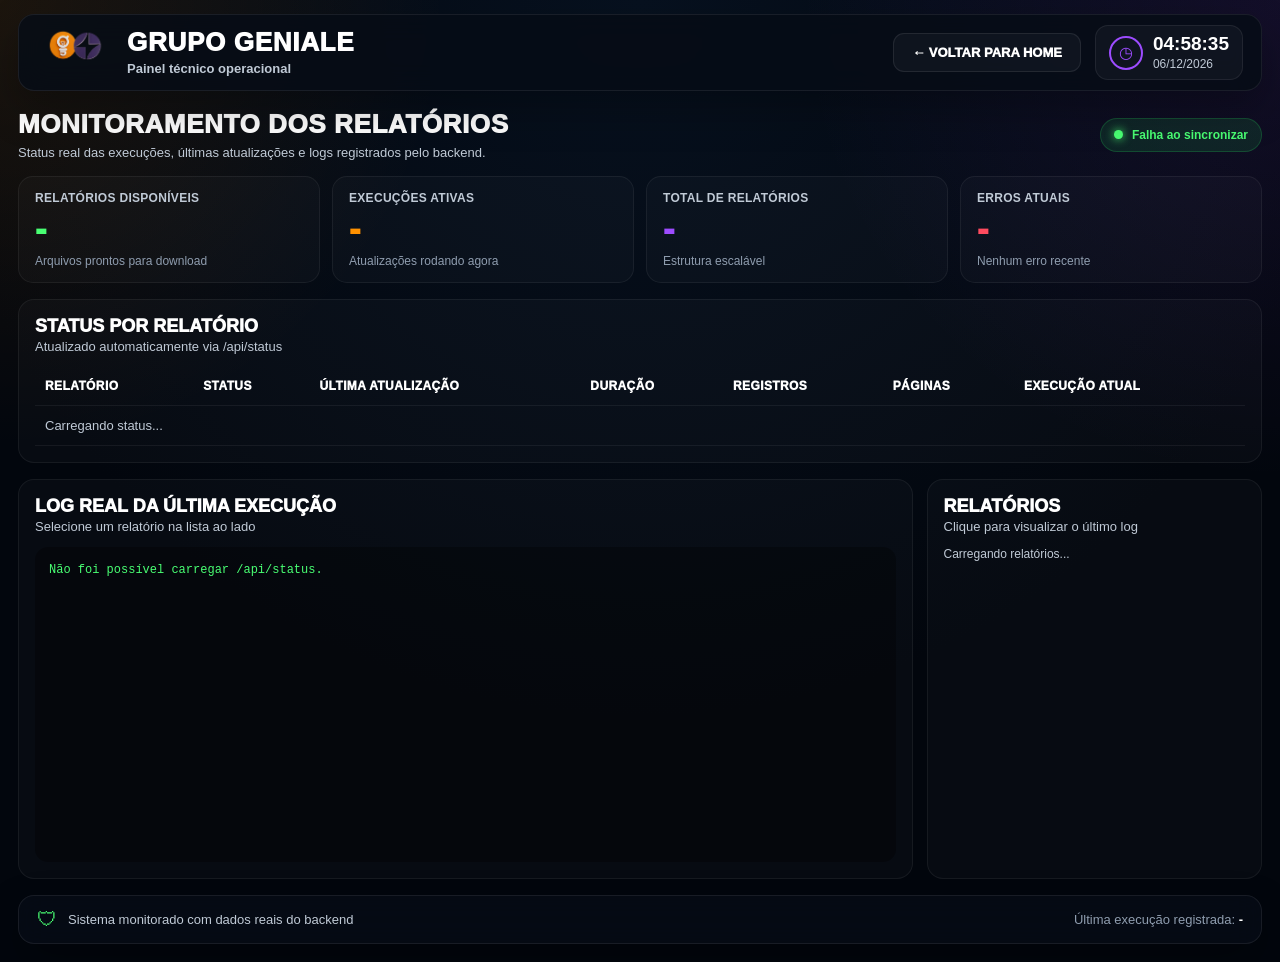
==== commit 66caa02b: "Fix v3.2 — UX do grupo compartilhado e painel técnico restaurado Corrigido pacote anterior que não t" ====
--- a/static/admin.html
+++ b/static/admin.html
@@ -13,11 +13,11 @@
     <main class="admin-container">
 
         <header class="admin-topbar compact-panel">
-            <div class="admin-top-left">
-                <img src="/static/grupo_geniale.png" class="grupo-logo" alt="Grupo Geniale">
-                <div>
-                    <h1>PAINEL TÉCNICO</h1>
-                    <span>Monitoramento operacional do gerador de planilhas</span>
+            <div class="brand-main">
+                <img src="/static/grupo_geniale.png" class="brand-logo" alt="Grupo Geniale">
+                <div class="brand-text">
+                    <strong>GRUPO GENIALE</strong>
+                    <span>Painel técnico operacional</span>
                 </div>
             </div>
 
@@ -34,113 +34,95 @@
             </div>
         </header>
 
+        <section class="admin-title-row">
+            <div>
+                <h1>MONITORAMENTO DOS RELATÓRIOS</h1>
+                <p>Status real das execuções, últimas atualizações e logs registrados pelo backend.</p>
+            </div>
+            <div class="admin-sync-pill">
+                <span class="status-dot"></span>
+                <strong id="admin-last-sync">Sincronizando...</strong>
+            </div>
+        </section>
+
         <section class="metrics-grid compact-metrics">
             <div class="metric-card green">
-                <span>STATUS GERAL</span>
-                <strong>OK</strong>
-                <small>Sistema operacional</small>
-            </div>
-
-            <div class="metric-card blue">
-                <span>DURAÇÃO</span>
-                <strong id="metric-duration">42s</strong>
-                <small>Última atualização</small>
+                <span>RELATÓRIOS DISPONÍVEIS</span>
+                <strong id="metric-available">-</strong>
+                <small>Arquivos prontos para download</small>
             </div>
 
             <div class="metric-card orange">
-                <span>REGISTROS</span>
-                <strong id="metric-registers">12.482</strong>
-                <small>Total processados</small>
+                <span>EXECUÇÕES ATIVAS</span>
+                <strong id="metric-active">-</strong>
+                <small>Atualizações rodando agora</small>
             </div>
 
             <div class="metric-card purple">
-                <span>PÁGINAS OMIE</span>
-                <strong id="metric-pages">114</strong>
-                <small>Total de páginas</small>
-            </div>
-
-            <div class="metric-card cyan">
-                <span>MODO</span>
-                <strong>Completo</strong>
-                <small>Tipo de execução</small>
-            </div>
-
-            <div class="metric-card cyan">
-                <span>WORKERS</span>
-                <strong id="metric-workers">4</strong>
-                <small>Threads ativas</small>
-            </div>
-
-            <div class="metric-card green">
-                <span>CACHE</span>
-                <strong>HIT</strong>
-                <small>Dados otimizados</small>
-            </div>
-
-            <div class="metric-card orange">
-                <span>USO OMIE</span>
-                <strong>114 / 5.000</strong>
-                <small>Limite de requisições</small>
+                <span>TOTAL DE RELATÓRIOS</span>
+                <strong id="metric-total">-</strong>
+                <small>Estrutura escalável</small>
+            </div>
+
+            <div class="metric-card red">
+                <span>ERROS ATUAIS</span>
+                <strong id="metric-errors">-</strong>
+                <small id="metric-last-error">Nenhum erro recente</small>
+            </div>
+        </section>
+
+        <section class="admin-table-panel">
+            <div class="panel-header">
+                <div>
+                    <h2>STATUS POR RELATÓRIO</h2>
+                    <span>Atualizado automaticamente via /api/status</span>
+                </div>
+            </div>
+
+            <div class="reports-table-wrap">
+                <table class="reports-table">
+                    <thead>
+                        <tr>
+                            <th>Relatório</th>
+                            <th>Status</th>
+                            <th>Última atualização</th>
+                            <th>Duração</th>
+                            <th>Registros</th>
+                            <th>Páginas</th>
+                            <th>Execução atual</th>
+                        </tr>
+                    </thead>
+                    <tbody id="admin-report-rows">
+                        <tr>
+                            <td colspan="7">Carregando status...</td>
+                        </tr>
+                    </tbody>
+                </table>
             </div>
         </section>
 
         <section class="admin-bottom-grid compact-bottom-grid">
             <div class="logs-panel">
                 <div class="panel-header">
-                    <h2>LOGS DA ÚLTIMA EXECUÇÃO</h2>
-                    <button class="clear-btn">🗑 LIMPAR LOGS</button>
-                </div>
-
-                <pre id="system-log">[08:00:40] Iniciando atualização — GENIALE COMERCIAL
-[08:00:40] Modo de execução: COMPLETO
-[08:00:40] Workers iniciados: 4
-[08:00:41] Buscando dados da OMIE...
-[08:00:42] Página 1/114 carregada (100 registros)
-[08:00:42] Página 2/114 carregada (100 registros)
-[08:00:43] Página 3/114 carregada (100 registros)
-[08:00:43] ...
-
-[08:01:05] Processamento concluído
-[08:01:05] Registros processados: 12.482
-[08:01:05] Cache: HIT
-[08:01:05] Duração total: 42s
-
-[08:01:05] Atualização finalizada com sucesso!</pre>
+                    <div>
+                        <h2>LOG REAL DA ÚLTIMA EXECUÇÃO</h2>
+                        <span id="selected-log-title">Selecione um relatório na lista ao lado</span>
+                    </div>
+                </div>
+
+                <pre id="system-log">Carregando logs reais...</pre>
             </div>
 
             <div class="history-panel">
                 <div class="panel-header">
-                    <h2>HISTÓRICO RECENTE</h2>
-                </div>
-
-                <div class="history-list">
-                    <div class="history-item">
-                        <div class="history-dot"></div>
-                        <span>13/05/2025 08:01:05</span>
-                        <strong>Sucesso</strong>
-                        <small>42s</small>
+                    <div>
+                        <h2>RELATÓRIOS</h2>
+                        <span>Clique para visualizar o último log</span>
                     </div>
-
-                    <div class="history-item">
-                        <div class="history-dot"></div>
-                        <span>13/05/2025 07:31:02</span>
-                        <strong>Sucesso</strong>
-                        <small>38s</small>
-                    </div>
-
-                    <div class="history-item">
-                        <div class="history-dot"></div>
-                        <span>13/05/2025 07:01:03</span>
-                        <strong>Sucesso</strong>
-                        <small>41s</small>
-                    </div>
-
-                    <div class="history-item">
-                        <div class="history-dot"></div>
-                        <span>13/05/2025 06:31:04</span>
-                        <strong>Sucesso</strong>
-                        <small>39s</small>
-                    </div>
+                </div>
+
+                <div class="history-list" id="admin-report-list">
+                    <div class="history-empty">Carregando relatórios...</div>
                 </div>
             </div>
         </section>
@@ -148,18 +130,21 @@
         <footer class="admin-footer compact-panel">
             <div class="admin-footer-left">
                 <div class="shield-icon">🛡</div>
-                Sistema monitorado em tempo real
+                Sistema monitorado com dados reais do backend
             </div>
 
             <div class="admin-footer-right">
-                Última atualização:
-                <strong>13/05/2025 08:01:05</strong>
+                Última execução registrada:
+                <strong id="footer-last-execution">-</strong>
             </div>
         </footer>
 
     </main>
 
     <script>
+        let ultimoStatus = null;
+        let relatorioSelecionado = null;
+
         function atualizarRelogioAdmin() {
             const agora = new Date();
 
@@ -167,8 +152,127 @@
             document.getElementById("admin-clock-date").innerText = agora.toLocaleDateString("pt-BR");
         }
 
+        function textoStatus(cor) {
+            if (cor === "atualizando") return "ATUALIZANDO";
+            if (cor === "erro") return "ERRO";
+            if (cor === "pendente") return "PENDENTE";
+            return "OK";
+        }
+
+        function classeStatus(cor) {
+            return `status-pill ${cor || "ok"}`;
+        }
+
+        function renderizarMetricas(resumo) {
+            document.getElementById("metric-available").innerText = `${resumo.disponiveis || 0}/${resumo.total_relatorios || 0}`;
+            document.getElementById("metric-active").innerText = resumo.ativos || 0;
+            document.getElementById("metric-total").innerText = resumo.total_relatorios || 0;
+            document.getElementById("metric-errors").innerText = resumo.erros || 0;
+            document.getElementById("metric-last-error").innerText = resumo.ultimo_erro || "Nenhum erro recente";
+            document.getElementById("footer-last-execution").innerText = resumo.ultima_execucao || "-";
+            document.getElementById("admin-last-sync").innerText = `Sincronizado às ${new Date().toLocaleTimeString("pt-BR", { hour12: false })}`;
+        }
+
+        function renderizarTabela(relatorios) {
+            const tbody = document.getElementById("admin-report-rows");
+            const linhas = Object.keys(relatorios).map((tipo) => {
+                const item = relatorios[tipo];
+                const metricas = item.metricas || {};
+                const execucaoAtual = item.em_execucao
+                    ? `Desde ${item.inicio_execucao || "agora"} · ${item.duracao_execucao || "em andamento"}`
+                    : "-";
+
+                return `
+                    <tr onclick="selecionarRelatorio('${tipo}')">
+                        <td>
+                            <strong>${item.nome}</strong>
+                            <small>${item.titulo || ""}</small>
+                        </td>
+                        <td>
+                            <div class="${classeStatus(item.cor)}">
+                                <div class="status-dot"></div>
+                                <strong>${textoStatus(item.cor)}</strong>
+                            </div>
+                        </td>
+                        <td>${item.ultima || "-"}</td>
+                        <td>${item.em_execucao ? (item.duracao_execucao || "Rodando") : (metricas.duracao || "-")}</td>
+                        <td>${metricas.registros || "0"}</td>
+                        <td>${metricas.paginas || "0"}</td>
+                        <td>${execucaoAtual}</td>
+                    </tr>
+                `;
+            }).join("");
+
+            tbody.innerHTML = linhas || `<tr><td colspan="7">Nenhum relatório configurado.</td></tr>`;
+        }
+
+        function renderizarLista(relatorios) {
+            const lista = document.getElementById("admin-report-list");
+            const itens = Object.keys(relatorios).map((tipo) => {
+                const item = relatorios[tipo];
+                const metricas = item.metricas || {};
+                const ativo = tipo === relatorioSelecionado ? "active" : "";
+
+                return `
+                    <button class="history-button ${ativo}" onclick="selecionarRelatorio('${tipo}')">
+                        <div class="history-dot ${item.cor || "ok"}"></div>
+                        <span>${item.nome}</span>
+                        <strong>${textoStatus(item.cor)}</strong>
+                        <small>${item.em_execucao ? (item.duracao_execucao || "rodando") : (metricas.duracao || "-")}</small>
+                    </button>
+                `;
+            }).join("");
+
+            lista.innerHTML = itens || `<div class="history-empty">Nenhum relatório encontrado.</div>`;
+        }
+
+        function selecionarRelatorio(tipo) {
+            relatorioSelecionado = tipo;
+
+            if (!ultimoStatus || !ultimoStatus.relatorios || !ultimoStatus.relatorios[tipo]) {
+                return;
+            }
+
+            const item = ultimoStatus.relatorios[tipo];
+            const log = item.ultimo_log || "Sem histórico de atualização";
+
+            document.getElementById("selected-log-title").innerText = `${item.nome} · ${item.texto}`;
+            document.getElementById("system-log").innerText = log;
+
+            renderizarLista(ultimoStatus.relatorios);
+        }
+
+        async function atualizarPainel() {
+            try {
+                const resposta = await fetch("/api/status");
+                const dados = await resposta.json();
+
+                ultimoStatus = dados;
+
+                renderizarMetricas(dados.resumo || {});
+                renderizarTabela(dados.relatorios || {});
+                renderizarLista(dados.relatorios || {});
+
+                if (!relatorioSelecionado) {
+                    const primeiroTipo = Object.keys(dados.relatorios || {})[0];
+                    if (primeiroTipo) {
+                        selecionarRelatorio(primeiroTipo);
+                    }
+                } else {
+                    selecionarRelatorio(relatorioSelecionado);
+                }
+            } catch (erro) {
+                console.log(erro);
+                document.getElementById("admin-last-sync").innerText = "Falha ao sincronizar";
+                document.getElementById("system-log").innerText = "Não foi possível carregar /api/status.";
+            }
+        }
+
         atualizarRelogioAdmin();
+        atualizarPainel();
+
         setInterval(atualizarRelogioAdmin, 1000);
+        setInterval(atualizarPainel, 5000);
     </script>
 
 </body>
--- a/static/style.css
+++ b/static/style.css
@@ -53,38 +53,68 @@
 }
 
 /* ===================================================== */
+/* BRANDING */
+/* ===================================================== */
+
+.brand-main,
+.login-brand-main {
+    display: flex;
+    align-items: center;
+    gap: 14px;
+    min-width: 0;
+}
+
+.brand-logo {
+    display: block;
+    width: 76px;
+    max-height: 54px;
+    object-fit: contain;
+}
+
+.brand-text strong,
+.login-brand-main strong {
+    display: block;
+    color: #ffffff;
+    font-size: 26px;
+    line-height: 1;
+    font-weight: 950;
+    letter-spacing: 0.7px;
+}
+
+.brand-text span,
+.login-brand-main span {
+    display: block;
+    margin-top: 6px;
+    color: var(--text-soft);
+    font-size: 13px;
+    font-weight: 700;
+}
+
+/* ===================================================== */
 /* HOME */
 /* ===================================================== */
 
-.home-container {
+.home-container,
+.admin-container {
     width: 100%;
     max-width: 1680px;
     margin: 0 auto;
     padding: 14px 18px 18px;
 }
 
-/* ===================================================== */
-/* TOPBAR */
-/* ===================================================== */
-
-.topbar {
+.topbar,
+.admin-topbar {
     display: flex;
     justify-content: space-between;
     align-items: center;
+    gap: 18px;
     min-height: 74px;
     padding: 10px 18px;
     border-radius: 16px;
 }
 
-.top-logo {
-    display: block;
-    width: 190px;
-    max-height: 58px;
-    object-fit: contain;
-    object-position: left center;
-}
-
-.topbar-right {
+.topbar-right,
+.admin-top-right {
     display: flex;
     align-items: center;
     gap: 14px;
@@ -144,188 +174,11 @@
     gap: 9px;
     color: var(--green);
     font-size: 13px;
-    font-weight: 800;
-    letter-spacing: 0.3px;
-}
-
-.online-dot {
-    width: 9px;
-    height: 9px;
-    border-radius: 50%;
-    background: var(--green);
-    box-shadow: 0 0 12px var(--green);
-}
-
-/* ===================================================== */
-/* TITLE */
-/* ===================================================== */
-
-.hero-title {
-    margin-top: 18px;
-    display: flex;
-    align-items: center;
-    justify-content: center;
-    gap: 16px;
-}
-
-.hero-line {
-    width: 86px;
-    height: 2px;
-    background: linear-gradient(90deg, transparent, var(--orange), transparent);
-}
-
-.hero-title h1 {
-    font-size: 28px;
-    font-weight: 900;
-    letter-spacing: 1px;
-}
-
-.hero-subtitle {
-    margin-top: 7px;
-    text-align: center;
-    color: var(--text-soft);
-    font-size: 13px;
-}
-
-/* ===================================================== */
-/* REPORT CARDS */
-/* ===================================================== */
-
-.reports-grid {
-    margin-top: 22px;
-    display: flex;
-    flex-direction: column;
-    gap: 12px;
-}
-
-.report-card {
-    position: relative;
-    overflow: hidden;
-    display: grid;
-    grid-template-columns: 132px minmax(280px, 1fr) 240px 190px;
-    align-items: center;
-    gap: 18px;
-    min-height: 112px;
-    padding: 12px 18px;
-    border-radius: 16px;
-    border: 1px solid var(--border-soft);
-    background: linear-gradient(180deg, rgba(6, 14, 24, 0.94), rgba(4, 8, 16, 0.94));
-    transition: transform 0.22s ease, border-color 0.22s ease, box-shadow 0.22s ease;
-}
-
-.report-card:hover {
-    transform: translateY(-1px);
-    border-color: rgba(255, 255, 255, 0.12);
-}
-
-.report-card.geniale {
-    box-shadow: inset 3px 0 0 var(--orange);
-}
-
-.report-card.paniz {
-    box-shadow: inset 3px 0 0 var(--purple);
-}
-
-.report-card.financeiro {
-    box-shadow: inset 3px 0 0 var(--orange), inset -3px 0 0 var(--purple);
-}
-
-.report-left {
-    display: flex;
-    align-items: center;
-    justify-content: center;
-    min-width: 0;
-}
-
-.report-logo {
-    width: 104px;
-    max-height: 76px;
-    object-fit: contain;
-}
-
-.financeiro-stack {
-    display: flex;
-    flex-direction: column;
-    align-items: center;
-    justify-content: center;
-    gap: 3px;
-}
-
-.financeiro-stack img {
-    width: 86px;
-    max-height: 37px;
-    object-fit: contain;
-}
-
-.financeiro-plus {
-    line-height: 1;
-    font-size: 16px;
-    font-weight: 900;
-    color: #ffffff;
-    opacity: 0.82;
-}
-
-.report-center h2 {
-    font-size: 29px;
-    line-height: 1;
-    font-weight: 900;
-    letter-spacing: 0.2px;
-}
-
-.report-center span {
-    display: block;
-    margin-top: 7px;
-    color: #d7dce2;
-    font-size: 14px;
-}
-
-.geniale h2 {
-    color: var(--orange);
-}
-
-.paniz h2 {
-    color: var(--purple);
-}
-
-.financeiro h2 {
-    background: linear-gradient(90deg, var(--orange), var(--purple));
-    -webkit-background-clip: text;
-    -webkit-text-fill-color: transparent;
-}
-
-.report-status {
-    display: flex;
-    flex-direction: column;
-    gap: 5px;
-}
-
-.status-pill {
-    display: inline-flex;
-    align-items: center;
-    gap: 9px;
-    width: fit-content;
-    padding: 7px 12px;
-    border-radius: 999px;
-    font-size: 12px;
     font-weight: 900;
     letter-spacing: 0.3px;
 }
 
-.status-pill.ok {
-    background: rgba(41, 255, 99, 0.12);
-    color: var(--green);
-}
-
-.status-pill.atualizando {
-    background: rgba(255, 145, 0, 0.13);
-    color: var(--orange-light);
-}
-
-.status-pill.erro {
-    background: rgba(255, 75, 95, 0.14);
-    color: var(--red);
-}
-
+.online-dot,
 .status-dot {
     width: 9px;
     height: 9px;
@@ -334,6 +187,184 @@
     box-shadow: 0 0 10px currentColor;
 }
 
+.online-dot {
+    color: var(--green);
+    background: var(--green);
+}
+
+.hero-title {
+    margin-top: 18px;
+    display: flex;
+    align-items: center;
+    justify-content: center;
+    gap: 16px;
+}
+
+.hero-line {
+    width: 86px;
+    height: 2px;
+    background: linear-gradient(90deg, transparent, var(--orange), transparent);
+}
+
+.hero-title h1 {
+    font-size: 28px;
+    font-weight: 950;
+    letter-spacing: 1px;
+}
+
+.hero-subtitle {
+    margin-top: 7px;
+    text-align: center;
+    color: var(--text-soft);
+    font-size: 13px;
+}
+
+.reports-grid {
+    margin-top: 22px;
+    display: grid;
+    grid-template-columns: 1fr;
+    gap: 12px;
+}
+
+.report-card {
+    position: relative;
+    overflow: visible;
+    display: grid;
+    grid-template-columns: 120px minmax(260px, 1fr) 230px 190px;
+    align-items: center;
+    gap: 16px;
+    min-height: 104px;
+    padding: 12px 16px;
+    border-radius: 16px;
+    border: 1px solid var(--border-soft);
+    background: linear-gradient(180deg, rgba(6, 14, 24, 0.94), rgba(4, 8, 16, 0.94));
+    transition: transform 0.22s ease, border-color 0.22s ease, box-shadow 0.22s ease;
+}
+
+.report-card:hover {
+    transform: translateY(-1px);
+    border-color: rgba(255, 255, 255, 0.12);
+}
+
+.report-card.geniale {
+    box-shadow: inset 3px 0 0 var(--orange);
+}
+
+.report-card.paniz {
+    box-shadow: inset 3px 0 0 var(--purple);
+}
+
+.report-card.financeiro {
+    box-shadow: inset 3px 0 0 var(--orange), inset -3px 0 0 var(--purple);
+}
+
+.report-left {
+    display: flex;
+    align-items: center;
+    justify-content: center;
+    min-width: 0;
+}
+
+.report-logo {
+    width: 92px;
+    max-height: 64px;
+    object-fit: contain;
+}
+
+.financeiro-stack {
+    display: flex;
+    flex-direction: column;
+    align-items: center;
+    justify-content: center;
+    gap: 3px;
+}
+
+.financeiro-stack img {
+    width: 78px;
+    max-height: 34px;
+    object-fit: contain;
+}
+
+.financeiro-plus {
+    line-height: 1;
+    font-size: 14px;
+    font-weight: 950;
+    color: #ffffff;
+    opacity: 0.82;
+}
+
+.report-center h2 {
+    font-size: 25px;
+    line-height: 1;
+    font-weight: 950;
+    letter-spacing: 0.2px;
+}
+
+.report-center span,
+.report-center small {
+    display: block;
+    margin-top: 5px;
+    color: #d7dce2;
+    font-size: 13px;
+}
+
+.report-center small {
+    color: var(--text-muted);
+    font-size: 12px;
+}
+
+.geniale h2 {
+    color: var(--orange);
+}
+
+.paniz h2 {
+    color: var(--purple);
+}
+
+.financeiro h2 {
+    background: linear-gradient(90deg, var(--orange), var(--purple));
+    -webkit-background-clip: text;
+    -webkit-text-fill-color: transparent;
+}
+
+.report-status {
+    display: flex;
+    flex-direction: column;
+    gap: 5px;
+}
+
+.status-pill {
+    display: inline-flex;
+    align-items: center;
+    gap: 9px;
+    width: fit-content;
+    padding: 7px 12px;
+    border-radius: 999px;
+    font-size: 12px;
+    font-weight: 950;
+    letter-spacing: 0.3px;
+}
+
+.status-pill.ok {
+    background: rgba(41, 255, 99, 0.12);
+    color: var(--green);
+}
+
+.status-pill.atualizando {
+    background: rgba(255, 145, 0, 0.13);
+    color: var(--orange-light);
+}
+
+.status-pill.erro {
+    background: rgba(255, 75, 95, 0.14);
+    color: var(--red);
+}
+
+.status-pill.pendente {
+    background: rgba(44, 160, 255, 0.14);
+    color: var(--blue);
+}
+
 .report-status small {
     color: var(--text-muted);
     font-size: 12px;
@@ -341,8 +372,8 @@
 
 .report-status span {
     color: #f2f6fb;
-    font-size: 13px;
-    font-weight: 700;
+    font-size: 12px;
+    font-weight: 750;
 }
 
 .report-actions {
@@ -353,16 +384,16 @@
 
 .action-btn {
     width: 100%;
-    min-height: 39px;
-    padding: 10px 13px;
+    min-height: 38px;
+    padding: 9px 12px;
     border-radius: 11px;
     border: none;
     text-decoration: none;
     display: flex;
     align-items: center;
     justify-content: center;
-    font-size: 13px;
-    font-weight: 900;
+    font-size: 12px;
+    font-weight: 950;
     cursor: pointer;
     transition: transform 0.18s ease, opacity 0.18s ease, filter 0.18s ease;
 }
@@ -387,10 +418,6 @@
     background: rgba(255, 255, 255, 0.035);
     border: 1px solid rgba(255, 255, 255, 0.085);
 }
-
-/* ===================================================== */
-/* SCHEDULE / FOOTER HOME */
-/* ===================================================== */
 
 .schedule-box {
     margin-top: 16px;
@@ -418,7 +445,7 @@
 .schedule-left strong {
     display: block;
     font-size: 14px;
-    font-weight: 900;
+    font-weight: 950;
     letter-spacing: 0.3px;
 }
 
@@ -428,7 +455,8 @@
     font-size: 13px;
 }
 
-.footer-home {
+.footer-home,
+.admin-footer {
     margin-top: 16px;
     display: flex;
     align-items: center;
@@ -458,7 +486,7 @@
     border-radius: 11px;
     text-decoration: none;
     font-size: 13px;
-    font-weight: 900;
+    font-weight: 950;
     white-space: nowrap;
     transition: transform 0.18s ease, filter 0.18s ease;
 }
@@ -479,9 +507,14 @@
     transform: translateY(-1px);
 }
 
-.footer-dev {
+.footer-dev,
+.admin-footer-right {
     color: var(--text-muted);
     font-size: 13px;
+}
+
+.admin-footer-right strong {
+    color: #ffffff;
 }
 
 /* ===================================================== */
@@ -521,33 +554,16 @@
     pointer-events: none;
 }
 
-.login-brand-stack {
+.login-brand-main {
     position: relative;
-    display: flex;
-    flex-direction: column;
-    align-items: center;
-    gap: 5px;
+    justify-content: center;
     margin-bottom: 20px;
 }
 
-.login-geniale-logo {
-    width: 185px;
-    max-height: 92px;
+.login-group-logo {
+    width: 72px;
+    max-height: 58px;
     object-fit: contain;
-}
-
-.login-paniz-logo {
-    width: 132px;
-    max-height: 52px;
-    object-fit: contain;
-}
-
-.login-plus {
-    font-size: 19px;
-    line-height: 1;
-    font-weight: 900;
-    color: #ffffff;
-    opacity: 0.82;
 }
 
 .login-header {
@@ -576,7 +592,7 @@
 .login-header h1 {
     font-size: 24px;
     line-height: 1;
-    font-weight: 900;
+    font-weight: 950;
     background: linear-gradient(90deg, var(--orange), var(--purple));
     -webkit-background-clip: text;
     -webkit-text-fill-color: transparent;
@@ -597,7 +613,7 @@
     color: #ffd4da;
     background: rgba(255, 75, 95, 0.12);
     font-size: 13px;
-    font-weight: 800;
+    font-weight: 850;
 }
 
 .login-form {
@@ -611,7 +627,7 @@
 .login-form label {
     color: #e8eef6;
     font-size: 13px;
-    font-weight: 800;
+    font-weight: 850;
 }
 
 .login-form input {
@@ -640,7 +656,7 @@
     color: #ffffff;
     background: linear-gradient(90deg, var(--orange), var(--purple));
     font-size: 14px;
-    font-weight: 900;
+    font-weight: 950;
     cursor: pointer;
     transition: transform 0.18s ease, filter 0.18s ease;
 }
@@ -658,7 +674,7 @@
     text-align: center;
     text-decoration: none;
     font-size: 13px;
-    font-weight: 800;
+    font-weight: 850;
 }
 
 .login-back:hover {
@@ -666,57 +682,41 @@
 }
 
 /* ===================================================== */
-/* ADMIN */
-/* ===================================================== */
-
-.admin-container {
-    width: 100%;
-    max-width: 1680px;
-    margin: 0 auto;
-    padding: 14px 18px 18px;
-}
-
-.admin-topbar {
-    display: flex;
+/* ADMIN REAL */
+/* ===================================================== */
+
+.admin-title-row {
+    margin-top: 18px;
+    display: flex;
+    align-items: center;
     justify-content: space-between;
-    align-items: center;
     gap: 18px;
-    min-height: 74px;
-    padding: 10px 18px;
-    border-radius: 16px;
-}
-
-.admin-top-left {
-    display: flex;
-    align-items: center;
-    gap: 14px;
-}
-
-.grupo-logo {
-    display: block;
-    width: 172px;
-    max-height: 58px;
-    object-fit: contain;
-    object-position: left center;
-}
-
-.admin-top-left h1 {
-    font-size: 27px;
-    line-height: 1;
-    font-weight: 900;
-}
-
-.admin-top-left span {
-    display: block;
-    margin-top: 6px;
+}
+
+.admin-title-row h1 {
+    font-size: 26px;
+    font-weight: 950;
+    letter-spacing: 0.6px;
+}
+
+.admin-title-row p,
+.panel-header span {
+    margin-top: 5px;
     color: var(--text-soft);
     font-size: 13px;
 }
 
-.admin-top-right {
-    display: flex;
-    align-items: center;
-    gap: 12px;
+.admin-sync-pill {
+    display: inline-flex;
+    align-items: center;
+    gap: 9px;
+    padding: 9px 13px;
+    border-radius: 999px;
+    color: var(--green);
+    background: rgba(41, 255, 99, 0.10);
+    border: 1px solid rgba(41, 255, 99, 0.18);
+    font-size: 12px;
+    white-space: nowrap;
 }
 
 .metrics-grid {
@@ -738,7 +738,7 @@
     display: block;
     color: var(--text-soft);
     font-size: 12px;
-    font-weight: 800;
+    font-weight: 850;
     letter-spacing: 0.3px;
 }
 
@@ -747,7 +747,7 @@
     margin-top: 7px;
     font-size: 34px;
     line-height: 1;
-    font-weight: 900;
+    font-weight: 950;
 }
 
 .metric-card small {
@@ -755,6 +755,7 @@
     margin-top: 8px;
     color: var(--text-muted);
     font-size: 12px;
+    word-break: break-word;
 }
 
 .metric-card.green strong {
@@ -777,15 +778,14 @@
     color: var(--cyan);
 }
 
-.admin-bottom-grid {
-    margin-top: 16px;
-    display: grid;
-    grid-template-columns: minmax(0, 2fr) minmax(340px, 0.9fr);
-    gap: 14px;
-}
-
+.metric-card.red strong {
+    color: var(--red);
+}
+
+.admin-table-panel,
 .logs-panel,
 .history-panel {
+    margin-top: 16px;
     padding: 16px;
     border-radius: 16px;
     border: 1px solid rgba(255, 255, 255, 0.06);
@@ -802,18 +802,70 @@
 
 .panel-header h2 {
     font-size: 18px;
-    font-weight: 900;
-}
-
-.clear-btn {
-    padding: 9px 12px;
-    border-radius: 10px;
-    border: none;
-    color: #ff6b6b;
-    background: rgba(255, 0, 0, 0.12);
-    font-size: 12px;
-    font-weight: 900;
+    font-weight: 950;
+}
+
+.reports-table-wrap {
+    width: 100%;
+    overflow-x: auto;
+}
+
+.reports-table {
+    width: 100%;
+    min-width: 980px;
+    border-collapse: collapse;
+}
+
+.reports-table th,
+.reports-table td {
+    padding: 12px 10px;
+    border-bottom: 1px solid rgba(255, 255, 255, 0.06);
+    text-align: left;
+    vertical-align: middle;
+    color: var(--text-soft);
+    font-size: 13px;
+}
+
+.reports-table th {
+    color: #ffffff;
+    font-size: 12px;
+    font-weight: 950;
+    letter-spacing: 0.4px;
+    text-transform: uppercase;
+}
+
+.reports-table tbody tr {
     cursor: pointer;
+    transition: background 0.18s ease;
+}
+
+.reports-table tbody tr:hover {
+    background: rgba(255, 255, 255, 0.025);
+}
+
+.reports-table td strong {
+    display: block;
+    color: #ffffff;
+    font-size: 13px;
+}
+
+.reports-table td small {
+    display: block;
+    margin-top: 4px;
+    color: var(--text-muted);
+    font-size: 12px;
+}
+
+.admin-bottom-grid {
+    margin-top: 16px;
+    display: grid;
+    grid-template-columns: minmax(0, 2fr) minmax(320px, 0.75fr);
+    gap: 14px;
+}
+
+.logs-panel,
+.history-panel {
+    margin-top: 0;
 }
 
 #system-log {
@@ -832,17 +884,28 @@
 .history-list {
     display: flex;
     flex-direction: column;
-    gap: 12px;
-}
-
-.history-item {
+    gap: 9px;
+}
+
+.history-button {
+    width: 100%;
     display: grid;
     grid-template-columns: 10px 1fr auto auto;
     align-items: center;
     gap: 10px;
     padding: 10px;
+    border: 1px solid rgba(255, 255, 255, 0.045);
     border-radius: 12px;
+    color: inherit;
     background: rgba(255, 255, 255, 0.022);
+    cursor: pointer;
+    text-align: left;
+}
+
+.history-button:hover,
+.history-button.active {
+    border-color: rgba(255, 145, 0, 0.35);
+    background: rgba(255, 145, 0, 0.065);
 }
 
 .history-dot {
@@ -850,37 +913,39 @@
     height: 9px;
     border-radius: 50%;
     background: var(--green);
-    box-shadow: 0 0 10px var(--green);
-}
-
-.history-item span,
-.history-item small {
+    box-shadow: 0 0 10px currentColor;
+}
+
+.history-dot.ok {
+    color: var(--green);
+    background: var(--green);
+}
+
+.history-dot.atualizando {
+    color: var(--orange);
+    background: var(--orange);
+}
+
+.history-dot.erro {
+    color: var(--red);
+    background: var(--red);
+}
+
+.history-dot.pendente {
+    color: var(--blue);
+    background: var(--blue);
+}
+
+.history-button span,
+.history-button small,
+.history-empty {
     color: var(--text-soft);
     font-size: 12px;
 }
 
-.history-item strong {
-    color: var(--green);
-    font-size: 12px;
-}
-
-.admin-footer {
-    margin-top: 16px;
-    display: flex;
-    justify-content: space-between;
-    align-items: center;
-    gap: 16px;
-    padding: 12px 18px;
-    border-radius: 16px;
-}
-
-.admin-footer-right {
-    color: var(--text-soft);
-    font-size: 13px;
-}
-
-.admin-footer-right strong {
-    color: #ffffff;
+.history-button strong {
+    color: #ffffff;
+    font-size: 12px;
 }
 
 /* ===================================================== */
@@ -920,7 +985,7 @@
 .success-title,
 .error-title {
     font-size: 24px;
-    font-weight: 900;
+    font-weight: 950;
 }
 
 .success-subtitle,
@@ -942,22 +1007,28 @@
     color: #ffffff;
     background: linear-gradient(90deg, var(--orange), var(--orange-light));
     font-size: 13px;
-    font-weight: 900;
+    font-weight: 950;
     cursor: pointer;
 }
 
 /* ===================================================== */
 /* RESPONSIVE */
 /* ===================================================== */
+
+@media (max-width: 1450px) {
+    .reports-grid {
+        grid-template-columns: 1fr;
+    }
+}
 
 @media (max-width: 1200px) {
     .report-card {
-        grid-template-columns: 120px 1fr;
-    }
-
-    .report-status,
+        grid-template-columns: 110px minmax(220px, 1fr) 210px;
+    }
+
     .report-actions {
-        grid-column: span 1;
+        grid-column: 1 / -1;
+        flex-direction: row;
     }
 
     .metrics-grid {
@@ -979,23 +1050,28 @@
     .admin-topbar,
     .footer-home,
     .schedule-box,
-    .admin-footer {
+    .admin-footer,
+    .admin-title-row {
         flex-direction: column;
         align-items: stretch;
     }
 
     .topbar-right,
     .admin-top-right,
-    .schedule-left {
+    .schedule-left,
+    .brand-main {
         flex-direction: column;
-        align-items: stretch;
-    }
-
-    .top-logo,
-    .grupo-logo {
-        width: 150px;
-        margin: 0 auto;
-        object-position: center;
+        align-items: center;
+        text-align: center;
+    }
+
+    .brand-logo {
+        width: 70px;
+    }
+
+    .brand-text strong,
+    .login-brand-main strong {
+        font-size: 22px;
     }
 
     .hero-title h1 {
@@ -1017,6 +1093,11 @@
         align-items: center;
     }
 
+    .report-actions {
+        grid-column: auto;
+        flex-direction: column;
+    }
+
     .metrics-grid {
         grid-template-columns: 1fr;
     }
